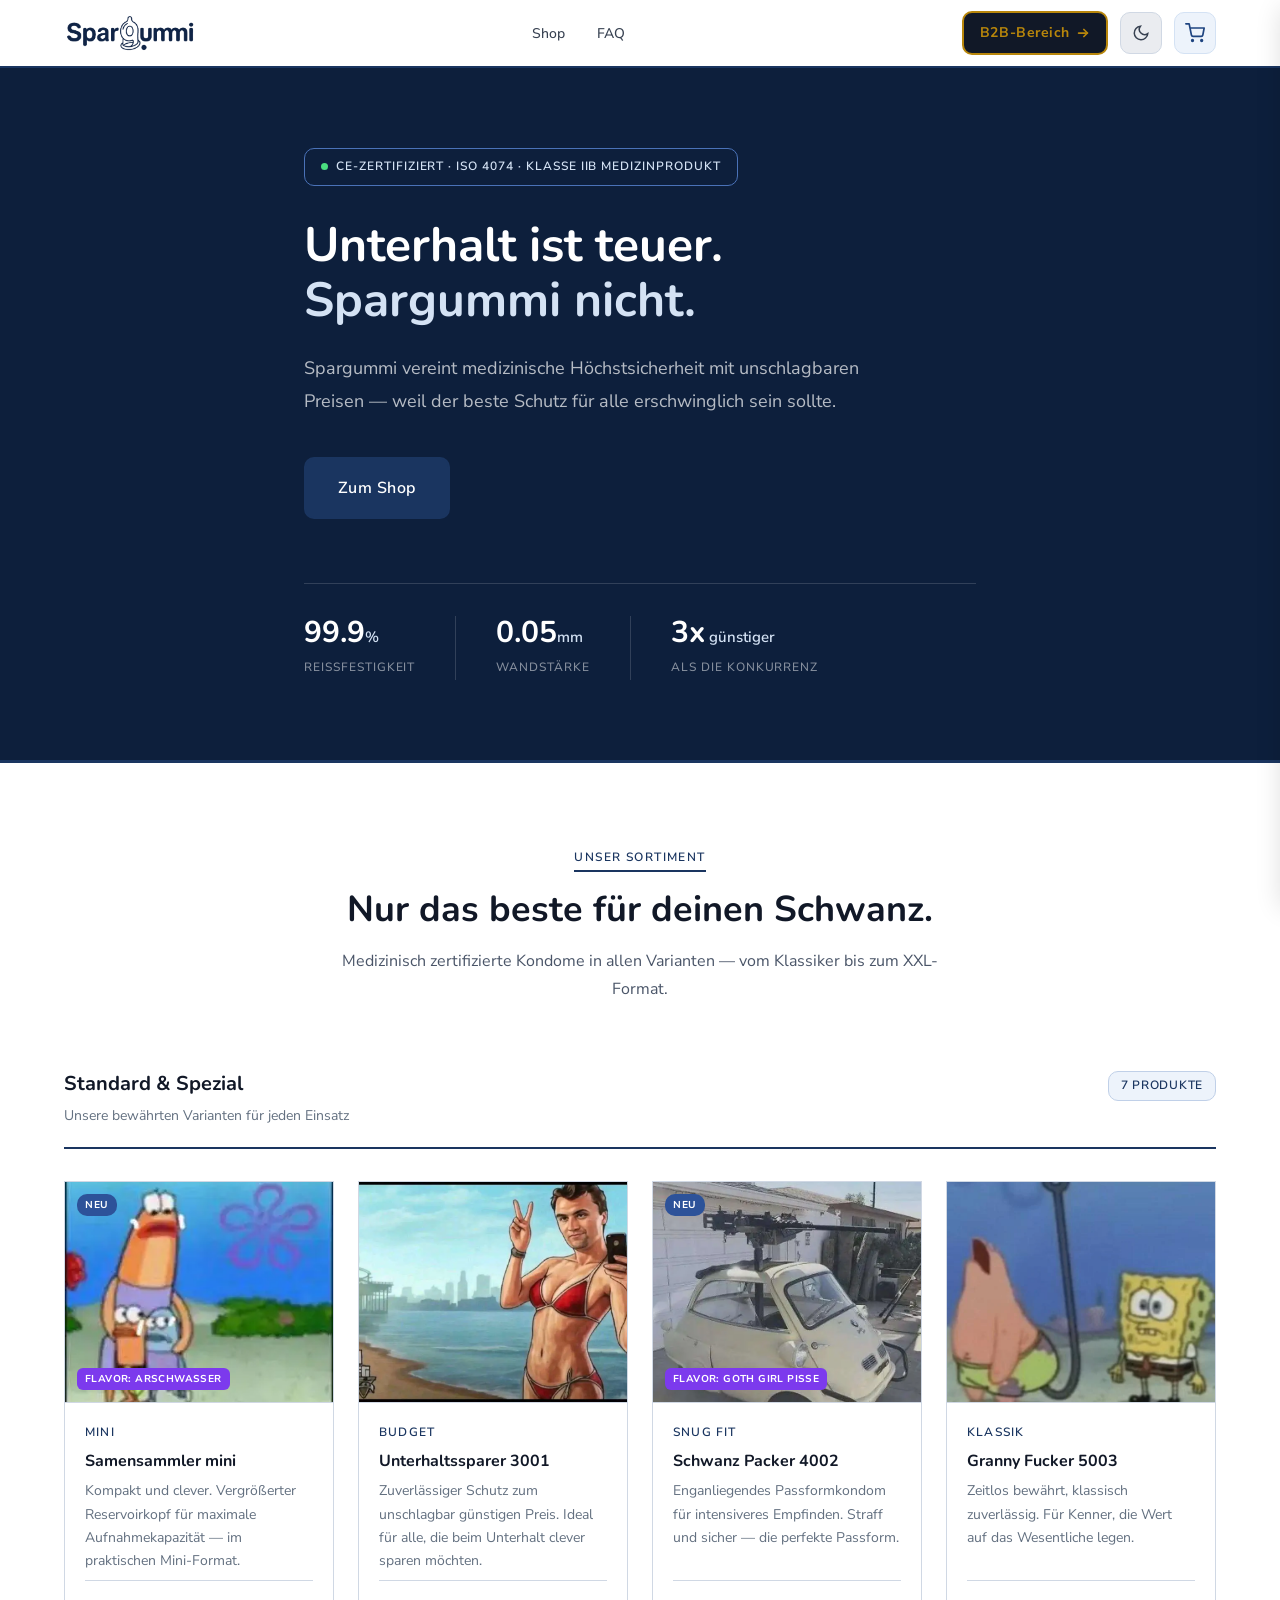
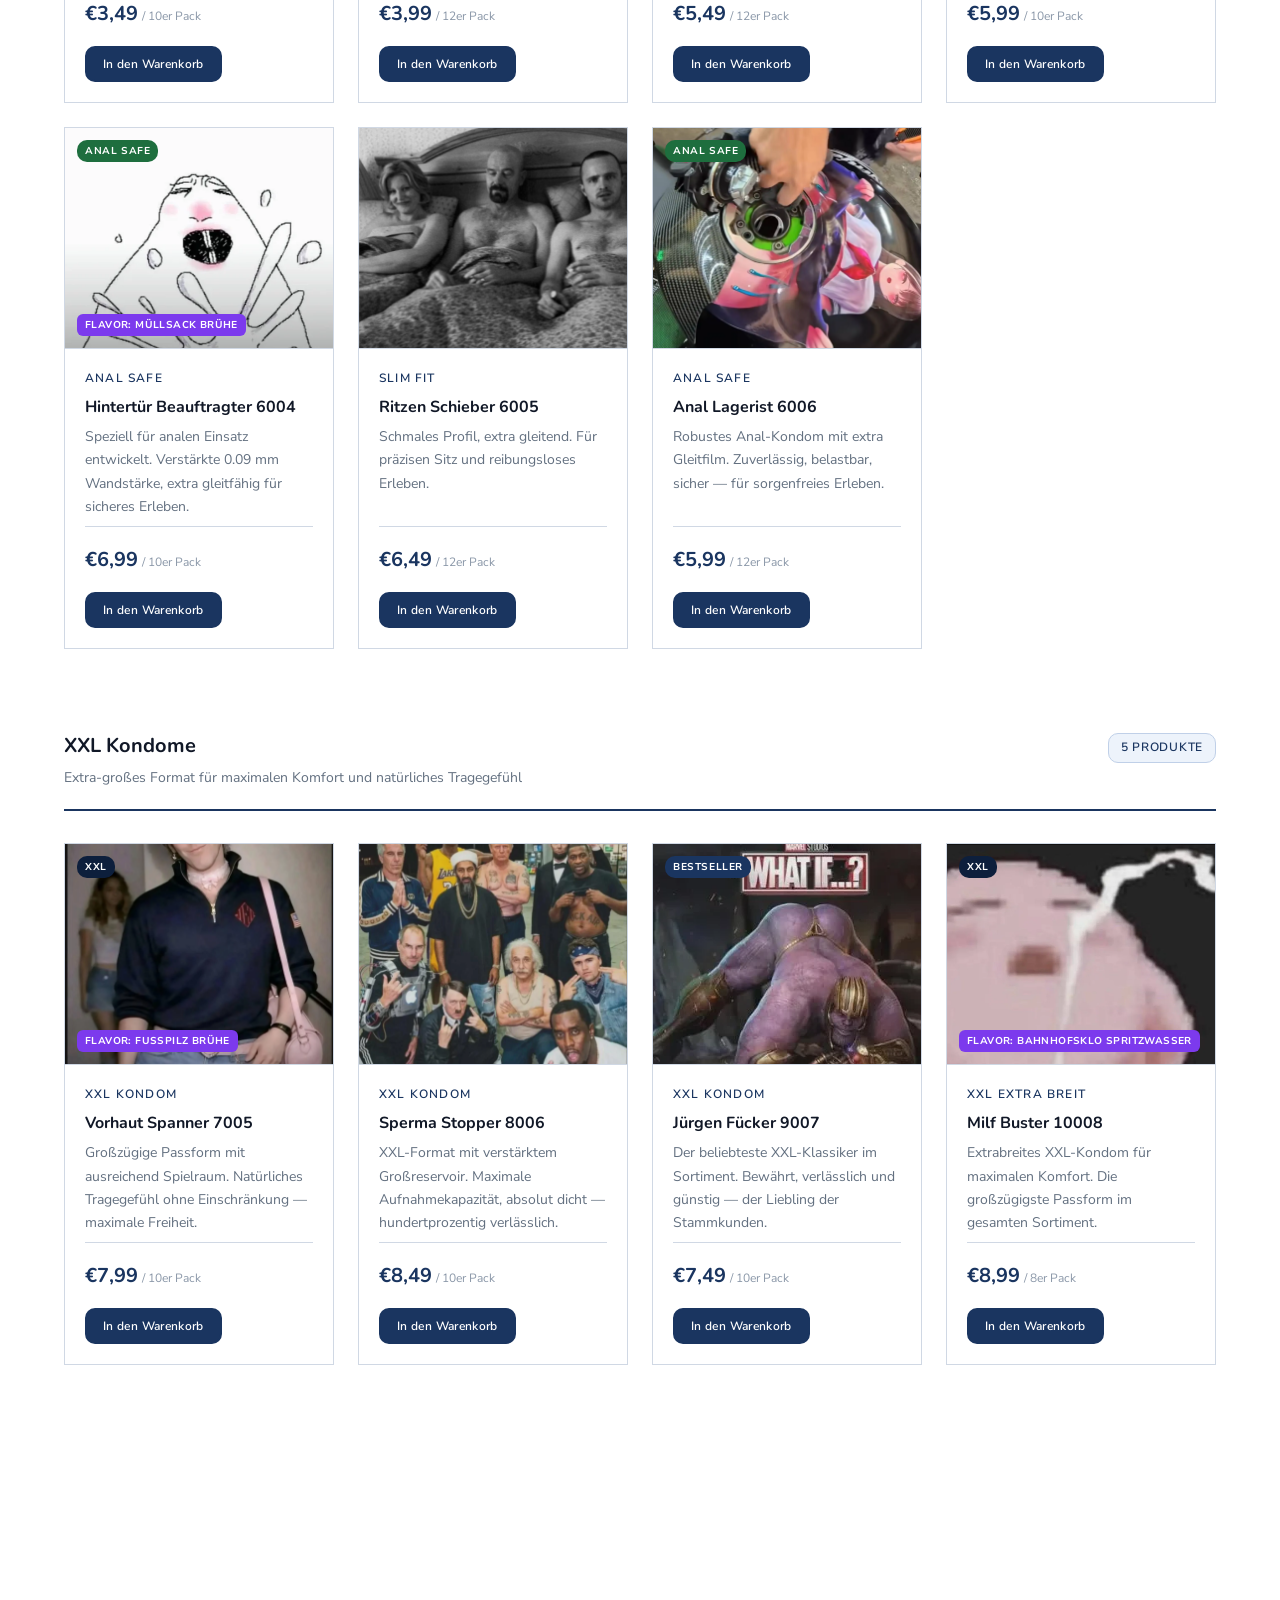
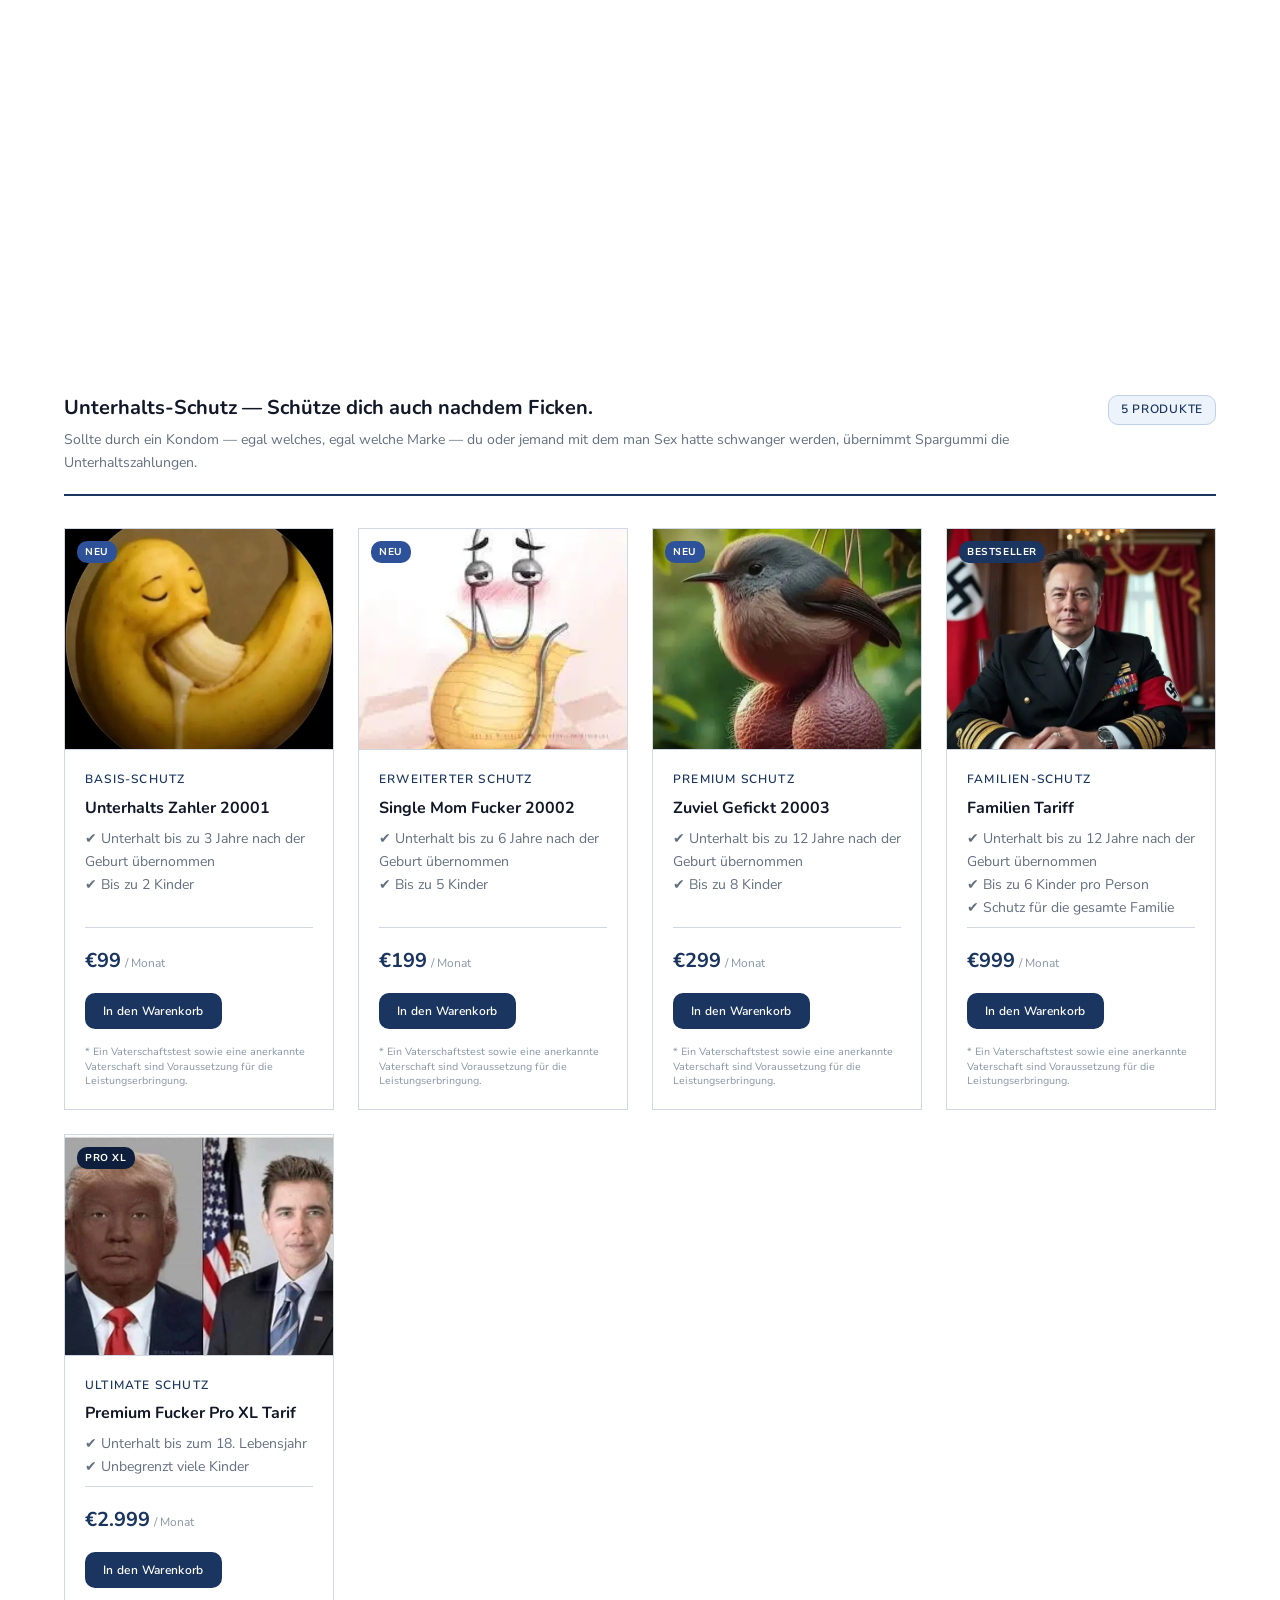
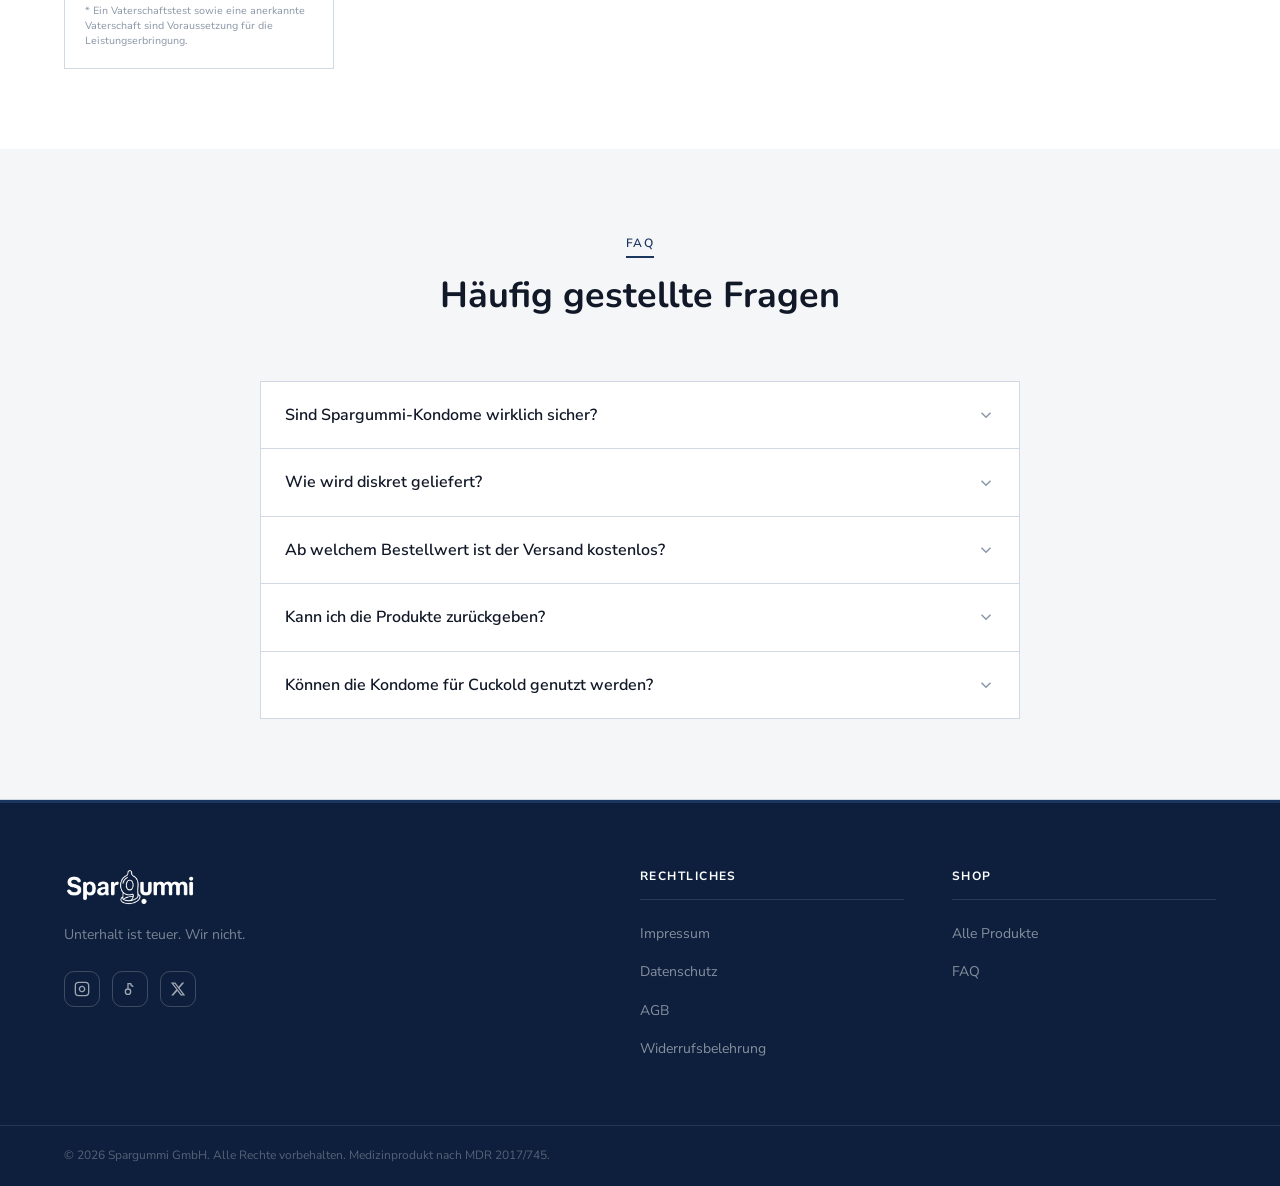
==== index.html @ 59144858 "Convert images to WebP and fix B2B button mobile tap issue - Replace all .jpg/.png images with .webp" ====
<!DOCTYPE html>
<html lang="de">
<head>
  <meta charset="UTF-8" />
  <meta name="viewport" content="width=device-width, initial-scale=1.0" />
  <title>Spargummi – Unterhalt ist teuer. Wir nicht.</title>
  <link rel="stylesheet" href="style.css" />
  <link rel="preconnect" href="https://fonts.googleapis.com" />
  <link rel="preconnect" href="https://fonts.gstatic.com" crossorigin />
  <link rel="preload" href="https://fonts.googleapis.com/css2?family=Nunito:wght@400;500;600;700;800&family=Nunito+Sans:wght@400;500;600;700&display=swap" as="style" onload="this.onload=null;this.rel='stylesheet'" />
  <noscript><link href="https://fonts.googleapis.com/css2?family=Nunito:wght@400;500;600;700;800&family=Nunito+Sans:wght@400;500;600;700&display=swap" rel="stylesheet" /></noscript>
</head>
<body>

  <!-- ═══════════════ HEADER ═══════════════ -->
  <header class="header" id="header">
    <div class="container header__inner">
      <a href="#" class="logo" aria-label="Spargummi Home">
        <img src="images/logo.webp" alt="Spargummi" class="logo__img" width="853" height="259" />
      </a>

      <nav class="nav" id="nav" aria-label="Main navigation">
        <ul class="nav__list">
          <li><a href="#shop" class="nav__link">Shop</a></li>
          <li><a href="#faq" class="nav__link">FAQ</a></li>
        </ul>
      </nav>

      <div class="header__actions">
        <a href="/b2b/" class="btn-b2b" aria-label="B2B-Bereich">
          B2B-Bereich
          <svg viewBox="0 0 16 16" fill="none" stroke="currentColor" stroke-width="2" stroke-linecap="round" stroke-linejoin="round" aria-hidden="true" width="14" height="14"><line x1="3" y1="8" x2="13" y2="8"/><polyline points="9 4 13 8 9 12"/></svg>
        </a>
        <button class="theme-toggle" id="themeToggle" aria-label="Farbschema wechseln">
          <!-- moon: shown in light mode -->
          <svg class="theme-toggle__moon" viewBox="0 0 24 24" fill="none" stroke="currentColor" stroke-width="2" aria-hidden="true"><path d="M21 12.79A9 9 0 1 1 11.21 3 7 7 0 0 0 21 12.79z"/></svg>
          <!-- sun: shown in dark mode -->
          <svg class="theme-toggle__sun" viewBox="0 0 24 24" fill="none" stroke="currentColor" stroke-width="2" aria-hidden="true"><circle cx="12" cy="12" r="5"/><line x1="12" y1="1" x2="12" y2="3"/><line x1="12" y1="21" x2="12" y2="23"/><line x1="4.22" y1="4.22" x2="5.64" y2="5.64"/><line x1="18.36" y1="18.36" x2="19.78" y2="19.78"/><line x1="1" y1="12" x2="3" y2="12"/><line x1="21" y1="12" x2="23" y2="12"/><line x1="4.22" y1="19.78" x2="5.64" y2="18.36"/><line x1="18.36" y1="5.64" x2="19.78" y2="4.22"/></svg>
        </button>
        <button class="cart-btn" id="cartBtn" aria-label="Shopping cart">
          <svg class="cart-btn__icon" viewBox="0 0 24 24" fill="none" stroke="currentColor" stroke-width="2" stroke-linecap="round" stroke-linejoin="round" aria-hidden="true">
            <circle cx="9" cy="21" r="1"/><circle cx="20" cy="21" r="1"/>
            <path d="M1 1h4l2.68 13.39a2 2 0 0 0 2 1.61h9.72a2 2 0 0 0 2-1.61L23 6H6"/>
          </svg>
          <span class="cart-btn__count" id="cartCount" aria-live="polite">0</span>
        </button>
        <button class="hamburger" id="hamburger" aria-label="Toggle menu" aria-expanded="false">
          <span></span><span></span><span></span>
        </button>
      </div>
    </div>
  </header>

  <!-- ═══════════════ HERO ═══════════════ -->
  <section class="hero" id="hero">
    <div class="hero__bg-pattern" aria-hidden="true"></div>
    <div class="container hero__content">
      <div class="hero__badge">
        <span class="badge badge--pulse"></span>
        CE-zertifiziert · ISO 4074 · Klasse IIb Medizinprodukt
      </div>
      <h1 class="hero__headline">
        Unterhalt ist teuer.<br />
        <span class="hero__headline--accent">Spargummi nicht.</span>
      </h1>
      <p class="hero__sub">
        Spargummi vereint medizinische Höchstsicherheit mit unschlagbaren Preisen —
        weil der beste Schutz für alle erschwinglich sein sollte.
      </p>
      <div class="hero__cta-group">
        <a href="#shop" class="btn btn--primary btn--lg">Zum Shop</a>
      </div>
      <div class="hero__stats">
        <div class="stat">
          <span class="stat__value">99.9<small>%</small></span>
          <span class="stat__label">Reißfestigkeit</span>
        </div>
        <div class="stat__divider" aria-hidden="true"></div>
        <div class="stat">
          <span class="stat__value">0.05<small>mm</small></span>
          <span class="stat__label">Wandstärke</span>
        </div>
        <div class="stat__divider" aria-hidden="true"></div>
        <div class="stat">
          <span class="stat__value">3x<small> günstiger</small></span>
          <span class="stat__label">als die Konkurrenz</span>
        </div>
      </div>
    </div>
    <div class="hero__scroll-hint" aria-hidden="true">
      <span>Scroll</span>
      <svg viewBox="0 0 24 24" fill="none" stroke="currentColor" stroke-width="2"><path d="M12 5v14M5 12l7 7 7-7"/></svg>
    </div>
  </section>

  <!-- ═══════════════ PRODUCT GRID ═══════════════ -->
  <section class="shop" id="shop">
    <div class="container">
      <div class="section-header">
        <span class="section-label">Unser Sortiment</span>
        <h2 class="section-title">Nur das beste für deinen Schwanz.</h2>
        <p class="section-sub">Medizinisch zertifizierte Kondome in allen Varianten — vom Klassiker bis zum XXL-Format.</p>
      </div>

      <!-- ── Kategorie: Standard & Spezial ── -->
      <div class="shop-category">
        <div class="shop-category__header">
          <div class="shop-category__header-text">
            <h3 class="shop-category__title">Standard &amp; Spezial</h3>
            <p class="shop-category__desc">Unsere bewährten Varianten für jeden Einsatz</p>
          </div>
          <span class="shop-category__badge">7 Produkte</span>
        </div>
        <div class="product-grid">

          <article class="product-card" data-product-id="samensammler-mini">
            <div class="product-card__image-wrap">
              <div class="product-card__image">
                <img src="images/1.webp" alt="Samensammler mini" loading="lazy" width="400" height="220" />
              </div>
              <span class="product-card__badge product-card__badge--new">Neu</span>
              <span class="flavor-badge flavor-badge--img">Flavor: Arschwasser</span>
            </div>
            <div class="product-card__body">
              <span class="product-card__category">Mini</span>
              <h3 class="product-card__title">Samensammler mini</h3>
              <p class="product-card__desc">Kompakt und clever. Vergrößerter Reservoirkopf für maximale Aufnahmekapazität — im praktischen Mini-Format.</p>
              <div class="product-card__footer">
                <div class="product-card__pricing">
                  <span class="product-card__price">€3,49</span>
                  <span class="product-card__unit">/ 10er Pack</span>
                </div>
                <button class="btn btn--primary add-to-cart" data-name="Samensammler mini" data-price="3.49">In den Warenkorb</button>
              </div>
            </div>
          </article>

          <article class="product-card" data-product-id="unterhaltssparer-3001">
            <div class="product-card__image-wrap">
              <div class="product-card__image">
                <img src="images/2.webp" alt="Unterhaltssparer 3001" loading="lazy" width="400" height="220" />
              </div>
            </div>
            <div class="product-card__body">
              <span class="product-card__category">Budget</span>
              <h3 class="product-card__title">Unterhaltssparer 3001</h3>
              <p class="product-card__desc">Zuverlässiger Schutz zum unschlagbar günstigen Preis. Ideal für alle, die beim Unterhalt clever sparen möchten.</p>
              <div class="product-card__footer">
                <div class="product-card__pricing">
                  <span class="product-card__price">€3,99</span>
                  <span class="product-card__unit">/ 12er Pack</span>
                </div>
                <button class="btn btn--primary add-to-cart" data-name="Unterhaltssparer 3001" data-price="3.99">In den Warenkorb</button>
              </div>
            </div>
          </article>

          <article class="product-card" data-product-id="schwanz-packer-4002">
            <div class="product-card__image-wrap">
              <div class="product-card__image">
                <img src="images/3.webp" alt="Schwanz Packer 4002" loading="lazy" width="400" height="220" />
              </div>
              <span class="product-card__badge product-card__badge--new">Neu</span>
              <span class="flavor-badge flavor-badge--img">Flavor: Goth Girl Pisse</span>
            </div>
            <div class="product-card__body">
              <span class="product-card__category">Snug Fit</span>
              <h3 class="product-card__title">Schwanz Packer 4002</h3>
              <p class="product-card__desc">Enganliegendes Passformkondom für intensiveres Empfinden. Straff und sicher — die perfekte Passform.</p>
              <div class="product-card__footer">
                <div class="product-card__pricing">
                  <span class="product-card__price">€5,49</span>
                  <span class="product-card__unit">/ 12er Pack</span>
                </div>
                <button class="btn btn--primary add-to-cart" data-name="Schwanz Packer 4002" data-price="5.49">In den Warenkorb</button>
              </div>
            </div>
          </article>

          <article class="product-card" data-product-id="granny-fucker-5003">
            <div class="product-card__image-wrap">
              <div class="product-card__image">
                <img src="images/4.webp" alt="Granny Fucker 5003" loading="lazy" width="400" height="220" />
              </div>
            </div>
            <div class="product-card__body">
              <span class="product-card__category">Klassik</span>
              <h3 class="product-card__title">Granny Fucker 5003</h3>
              <p class="product-card__desc">Zeitlos bewährt, klassisch zuverlässig. Für Kenner, die Wert auf das Wesentliche legen.</p>
              <div class="product-card__footer">
                <div class="product-card__pricing">
                  <span class="product-card__price">€5,99</span>
                  <span class="product-card__unit">/ 10er Pack</span>
                </div>
                <button class="btn btn--primary add-to-cart" data-name="Granny Fucker 5003" data-price="5.99">In den Warenkorb</button>
              </div>
            </div>
          </article>

          <article class="product-card" data-product-id="hintertuer-beauftragter-6004">
            <div class="product-card__image-wrap">
              <div class="product-card__image">
                <img src="images/5.webp" alt="Hintertür Beauftragter 6004" loading="lazy" width="400" height="220" />
              </div>
              <span class="product-card__badge product-card__badge--anal">Anal Safe</span>
              <span class="flavor-badge flavor-badge--img">Flavor: Müllsack Brühe</span>
            </div>
            <div class="product-card__body">
              <span class="product-card__category">Anal Safe</span>
              <h3 class="product-card__title">Hintertür Beauftragter 6004</h3>
              <p class="product-card__desc">Speziell für analen Einsatz entwickelt. Verstärkte 0.09 mm Wandstärke, extra gleitfähig für sicheres Erleben.</p>
              <div class="product-card__footer">
                <div class="product-card__pricing">
                  <span class="product-card__price">€6,99</span>
                  <span class="product-card__unit">/ 10er Pack</span>
                </div>
                <button class="btn btn--primary add-to-cart" data-name="Hintertür Beauftragter 6004" data-price="6.99">In den Warenkorb</button>
              </div>
            </div>
          </article>

          <article class="product-card" data-product-id="ritzen-schieber-6005">
            <div class="product-card__image-wrap">
              <div class="product-card__image">
                <img src="images/6.webp" alt="Ritzen Schieber 6005" loading="lazy" width="400" height="220" />
              </div>
            </div>
            <div class="product-card__body">
              <span class="product-card__category">Slim Fit</span>
              <h3 class="product-card__title">Ritzen Schieber 6005</h3>
              <p class="product-card__desc">Schmales Profil, extra gleitend. Für präzisen Sitz und reibungsloses Erleben.</p>
              <div class="product-card__footer">
                <div class="product-card__pricing">
                  <span class="product-card__price">€6,49</span>
                  <span class="product-card__unit">/ 12er Pack</span>
                </div>
                <button class="btn btn--primary add-to-cart" data-name="Ritzen Schieber 6005" data-price="6.49">In den Warenkorb</button>
              </div>
            </div>
          </article>

          <article class="product-card" data-product-id="anal-lagerist-6006">
            <div class="product-card__image-wrap">
              <div class="product-card__image">
                <img src="images/7.webp" alt="Anal Lagerist 6006" loading="lazy" width="400" height="220" />
              </div>
              <span class="product-card__badge product-card__badge--anal">Anal Safe</span>
            </div>
            <div class="product-card__body">
              <span class="product-card__category">Anal Safe</span>
              <h3 class="product-card__title">Anal Lagerist 6006</h3>
              <p class="product-card__desc">Robustes Anal-Kondom mit extra Gleitfilm. Zuverlässig, belastbar, sicher — für sorgenfreies Erleben.</p>
              <div class="product-card__footer">
                <div class="product-card__pricing">
                  <span class="product-card__price">€5,99</span>
                  <span class="product-card__unit">/ 12er Pack</span>
                </div>
                <button class="btn btn--primary add-to-cart" data-name="Anal Lagerist 6006" data-price="5.99">In den Warenkorb</button>
              </div>
            </div>
          </article>

        </div>
      </div>

      <!-- ── Kategorie: XXL Kondome ── -->
      <div class="shop-category">
        <div class="shop-category__header">
          <div class="shop-category__header-text">
            <h3 class="shop-category__title">XXL Kondome</h3>
            <p class="shop-category__desc">Extra-großes Format für maximalen Komfort und natürliches Tragegefühl</p>
          </div>
          <span class="shop-category__badge">5 Produkte</span>
        </div>
        <div class="product-grid">

          <article class="product-card" data-product-id="vorhaut-spanner-7005">
            <div class="product-card__image-wrap">
              <div class="product-card__image">
                <img src="images/8.webp" alt="Vorhaut Spanner 7005" loading="lazy" width="400" height="220" />
              </div>
              <span class="product-card__badge product-card__badge--xxl">XXL</span>
              <span class="flavor-badge flavor-badge--img">Flavor: Fußpilz Brühe</span>
            </div>
            <div class="product-card__body">
              <span class="product-card__category">XXL Kondom</span>
              <h3 class="product-card__title">Vorhaut Spanner 7005</h3>
              <p class="product-card__desc">Großzügige Passform mit ausreichend Spielraum. Natürliches Tragegefühl ohne Einschränkung — maximale Freiheit.</p>
              <div class="product-card__footer">
                <div class="product-card__pricing">
                  <span class="product-card__price">€7,99</span>
                  <span class="product-card__unit">/ 10er Pack</span>
                </div>
                <button class="btn btn--primary add-to-cart" data-name="Vorhaut Spanner 7005" data-price="7.99">In den Warenkorb</button>
              </div>
            </div>
          </article>

          <article class="product-card" data-product-id="sperma-stopper-8006">
            <div class="product-card__image-wrap">
              <div class="product-card__image">
                <img src="images/9.webp" alt="Sperma Stopper 8006" loading="lazy" width="400" height="220" />
              </div>
            </div>
            <div class="product-card__body">
              <span class="product-card__category">XXL Kondom</span>
              <h3 class="product-card__title">Sperma Stopper 8006</h3>
              <p class="product-card__desc">XXL-Format mit verstärktem Großreservoir. Maximale Aufnahmekapazität, absolut dicht — hundertprozentig verlässlich.</p>
              <div class="product-card__footer">
                <div class="product-card__pricing">
                  <span class="product-card__price">€8,49</span>
                  <span class="product-card__unit">/ 10er Pack</span>
                </div>
                <button class="btn btn--primary add-to-cart" data-name="Sperma Stopper 8006" data-price="8.49">In den Warenkorb</button>
              </div>
            </div>
          </article>

          <article class="product-card" data-product-id="juergen-fuecker-9007">
            <div class="product-card__image-wrap">
              <div class="product-card__image">
                <img src="images/10.webp" alt="Jürgen Fücker 9007" loading="lazy" width="400" height="220" />
              </div>
              <span class="product-card__badge">Bestseller</span>
            </div>
            <div class="product-card__body">
              <span class="product-card__category">XXL Kondom</span>
              <h3 class="product-card__title">Jürgen Fücker 9007</h3>
              <p class="product-card__desc">Der beliebteste XXL-Klassiker im Sortiment. Bewährt, verlässlich und günstig — der Liebling der Stammkunden.</p>
              <div class="product-card__footer">
                <div class="product-card__pricing">
                  <span class="product-card__price">€7,49</span>
                  <span class="product-card__unit">/ 10er Pack</span>
                </div>
                <button class="btn btn--primary add-to-cart" data-name="Jürgen Fücker 9007" data-price="7.49">In den Warenkorb</button>
              </div>
            </div>
          </article>

          <article class="product-card" data-product-id="milf-buster-10008">
            <div class="product-card__image-wrap">
              <div class="product-card__image">
                <img src="images/11.webp" alt="Milf Buster 10008" loading="lazy" width="400" height="220" />
              </div>
              <span class="product-card__badge product-card__badge--xxl">XXL</span>
              <span class="flavor-badge flavor-badge--img">Flavor: Bahnhofsklo Spritzwasser</span>
            </div>
            <div class="product-card__body">
              <span class="product-card__category">XXL Extra Breit</span>
              <h3 class="product-card__title">Milf Buster 10008</h3>
              <p class="product-card__desc">Extrabreites XXL-Kondom für maximalen Komfort. Die großzügigste Passform im gesamten Sortiment.</p>
              <div class="product-card__footer">
                <div class="product-card__pricing">
                  <span class="product-card__price">€8,99</span>
                  <span class="product-card__unit">/ 8er Pack</span>
                </div>
                <button class="btn btn--primary add-to-cart" data-name="Milf Buster 10008" data-price="8.99">In den Warenkorb</button>
              </div>
            </div>
          </article>

          <article class="product-card" data-product-id="cum-extractor-11009">
            <div class="product-card__image-wrap">
              <div class="product-card__image">
                <img src="images/12.webp" alt="Cum Extractor 11009" loading="lazy" width="400" height="220" />
              </div>
              <span class="product-card__badge product-card__badge--new">Neu</span>
            </div>
            <div class="product-card__body">
              <span class="product-card__category">XXL Kondom</span>
              <h3 class="product-card__title">Cum Extractor 11009</h3>
              <p class="product-card__desc">Revolutionäres Reservoir-Design für optimale Leistung. XXL-Passform kombiniert mit maximalem Extra-Reservoir.</p>
              <div class="product-card__footer">
                <div class="product-card__pricing">
                  <span class="product-card__price">€9,49</span>
                  <span class="product-card__unit">/ 8er Pack</span>
                </div>
                <button class="btn btn--primary add-to-cart" data-name="Cum Extractor 11009" data-price="9.49">In den Warenkorb</button>
              </div>
            </div>
          </article>

        </div>
      </div>

      <!-- ── Kategorie: Unterhalts-Schutz ── -->
      <div class="shop-category">
        <div class="shop-category__header">
          <div class="shop-category__header-text">
            <h3 class="shop-category__title">Unterhalts-Schutz — Schütze dich auch nachdem Ficken.</h3>
            <p class="shop-category__desc">Sollte durch ein Kondom — egal welches, egal welche Marke — du oder jemand mit dem man Sex hatte schwanger werden, übernimmt Spargummi die Unterhaltszahlungen.</p>
          </div>
          <span class="shop-category__badge">5 Produkte</span>
        </div>
        <div class="product-grid">

          <article class="product-card" data-product-id="unterhalts-zahler-20001">
            <div class="product-card__image-wrap">
              <div class="product-card__image">
                <img src="images/x1.webp" alt="Unterhalts Zahler 20001" loading="lazy" width="400" height="220" />
              </div>
              <span class="product-card__badge product-card__badge--new">Neu</span>
            </div>
            <div class="product-card__body">
              <span class="product-card__category">Basis-Schutz</span>
              <h3 class="product-card__title">Unterhalts Zahler 20001</h3>
              <p class="product-card__desc">✔ Unterhalt bis zu 3 Jahre nach der Geburt übernommen<br/>✔ Bis zu 2 Kinder</p>
              <div class="product-card__footer">
                <div class="product-card__pricing">
                  <span class="product-card__price">€99</span>
                  <span class="product-card__unit">/ Monat</span>
                </div>
                <button class="btn btn--primary add-to-cart" data-name="Unterhalts Zahler 20001" data-price="99.00">In den Warenkorb</button>
              </div>
              <p class="product-card__fine-print">* Ein Vaterschaftstest sowie eine anerkannte Vaterschaft sind Voraussetzung für die Leistungserbringung.</p>
            </div>
          </article>

          <article class="product-card" data-product-id="single-mom-20002">
            <div class="product-card__image-wrap">
              <div class="product-card__image">
                <img src="images/x2.webp" alt="Single Mom Fucker 20002" loading="lazy" width="400" height="220" />
              </div>
              <span class="product-card__badge product-card__badge--new">Neu</span>
            </div>
            <div class="product-card__body">
              <span class="product-card__category">Erweiterter Schutz</span>
              <h3 class="product-card__title">Single Mom Fucker 20002</h3>
              <p class="product-card__desc">✔ Unterhalt bis zu 6 Jahre nach der Geburt übernommen<br/>✔ Bis zu 5 Kinder</p>
              <div class="product-card__footer">
                <div class="product-card__pricing">
                  <span class="product-card__price">€199</span>
                  <span class="product-card__unit">/ Monat</span>
                </div>
                <button class="btn btn--primary add-to-cart" data-name="Single Mom Fucker 20002" data-price="199.00">In den Warenkorb</button>
              </div>
              <p class="product-card__fine-print">* Ein Vaterschaftstest sowie eine anerkannte Vaterschaft sind Voraussetzung für die Leistungserbringung.</p>
            </div>
          </article>

          <article class="product-card" data-product-id="zuviel-gefickt-20003">
            <div class="product-card__image-wrap">
              <div class="product-card__image">
                <img src="images/x3.webp" alt="Zuviel Gefickt 20003" loading="lazy" width="400" height="220" />
              </div>
              <span class="product-card__badge product-card__badge--new">Neu</span>
            </div>
            <div class="product-card__body">
              <span class="product-card__category">Premium Schutz</span>
              <h3 class="product-card__title">Zuviel Gefickt 20003</h3>
              <p class="product-card__desc">✔ Unterhalt bis zu 12 Jahre nach der Geburt übernommen<br/>✔ Bis zu 8 Kinder</p>
              <div class="product-card__footer">
                <div class="product-card__pricing">
                  <span class="product-card__price">€299</span>
                  <span class="product-card__unit">/ Monat</span>
                </div>
                <button class="btn btn--primary add-to-cart" data-name="Zuviel Gefickt 20003" data-price="299.00">In den Warenkorb</button>
              </div>
              <p class="product-card__fine-print">* Ein Vaterschaftstest sowie eine anerkannte Vaterschaft sind Voraussetzung für die Leistungserbringung.</p>
            </div>
          </article>

          <article class="product-card" data-product-id="familien-tariff">
            <div class="product-card__image-wrap">
              <div class="product-card__image">
                <img src="images/x4.webp" alt="Familien Tariff" loading="lazy" width="400" height="220" />
              </div>
              <span class="product-card__badge">Bestseller</span>
            </div>
            <div class="product-card__body">
              <span class="product-card__category">Familien-Schutz</span>
              <h3 class="product-card__title">Familien Tariff</h3>
              <p class="product-card__desc">✔ Unterhalt bis zu 12 Jahre nach der Geburt übernommen<br/>✔ Bis zu 6 Kinder pro Person<br/>✔ Schutz für die gesamte Familie</p>
              <div class="product-card__footer">
                <div class="product-card__pricing">
                  <span class="product-card__price">€999</span>
                  <span class="product-card__unit">/ Monat</span>
                </div>
                <button class="btn btn--primary add-to-cart" data-name="Familien Tariff" data-price="999.00">In den Warenkorb</button>
              </div>
              <p class="product-card__fine-print">* Ein Vaterschaftstest sowie eine anerkannte Vaterschaft sind Voraussetzung für die Leistungserbringung.</p>
            </div>
          </article>

          <article class="product-card" data-product-id="premium-fucker-pro-xl">
            <div class="product-card__image-wrap">
              <div class="product-card__image">
                <img src="images/x5.webp" alt="Premium Fucker Pro XL Tarif" loading="lazy" width="400" height="220" />
              </div>
              <span class="product-card__badge product-card__badge--xxl">Pro XL</span>
            </div>
            <div class="product-card__body">
              <span class="product-card__category">Ultimate Schutz</span>
              <h3 class="product-card__title">Premium Fucker Pro XL Tarif</h3>
              <p class="product-card__desc">✔ Unterhalt bis zum 18. Lebensjahr<br/>✔ Unbegrenzt viele Kinder</p>
              <div class="product-card__footer">
                <div class="product-card__pricing">
                  <span class="product-card__price">€2.999</span>
                  <span class="product-card__unit">/ Monat</span>
                </div>
                <button class="btn btn--primary add-to-cart" data-name="Premium Fucker Pro XL Tarif" data-price="2999.00">In den Warenkorb</button>
              </div>
              <p class="product-card__fine-print">* Ein Vaterschaftstest sowie eine anerkannte Vaterschaft sind Voraussetzung für die Leistungserbringung.</p>
            </div>
          </article>

        </div>
      </div>

    </div>
  </section>


  <!-- ═══════════════ FAQ ═══════════════ -->
  <section class="faq" id="faq">
    <div class="container">
      <div class="section-header">
        <span class="section-label">FAQ</span>
        <h2 class="section-title">Häufig gestellte Fragen</h2>
      </div>
      <div class="faq__list">
        <details class="faq__item">
          <summary class="faq__question">
            Sind Spargummi-Kondome wirklich sicher?
            <span class="faq__chevron" aria-hidden="true">
              <svg viewBox="0 0 24 24" fill="none" stroke="currentColor" stroke-width="2"><path d="M6 9l6 6 6-6"/></svg>
            </span>
          </summary>
          <div class="faq__answer">
            <p>Ja, unsere Kondome sind zu 100 % sicher und reißfest. Sie werden außerdem auch als Ganzkörperkondom bei Einsätzen auf der Sonnenoberfläche genutzt. Sie werden von unseren griechischen Forschern vor dem Verkauf dumm und dämlich gefickt. Von 1 mm Größe bis zum Huren-Cock.</p>
          </div>
        </details>
        <details class="faq__item">
          <summary class="faq__question">
            Wie wird diskret geliefert?
            <span class="faq__chevron" aria-hidden="true">
              <svg viewBox="0 0 24 24" fill="none" stroke="currentColor" stroke-width="2"><path d="M6 9l6 6 6-6"/></svg>
            </span>
          </summary>
          <div class="faq__answer">
            <p>Ja, du kannst zwischen der Lieferung per Katapult und Brieftaube wählen. Alternativ auch über die traditionellen Versanddienstleister. Diese kommen jedoch mit der Verpackung: <em>„Fick überall und zu jederzeit – mit Spargummi. Wir ficken alle für Sie."</em></p>
          </div>
        </details>
        <details class="faq__item">
          <summary class="faq__question">
            Ab welchem Bestellwert ist der Versand kostenlos?
            <span class="faq__chevron" aria-hidden="true">
              <svg viewBox="0 0 24 24" fill="none" stroke="currentColor" stroke-width="2"><path d="M6 9l6 6 6-6"/></svg>
            </span>
          </summary>
          <div class="faq__answer">
            <p>Die Lieferung per Katapult und Brieftaube ist immer kostenlos. (Die 20-kg-Steine, die mit der Lieferung kommen, müssen vom Käufer selbst zu unserer Steinmine in der Mongolei zurückgebracht werden. Spargummi übernimmt keine Haftung für Schäden an Leib und Leben.)</p>
          </div>
        </details>
        <details class="faq__item">
          <summary class="faq__question">
            Kann ich die Produkte zurückgeben?
            <span class="faq__chevron" aria-hidden="true">
              <svg viewBox="0 0 24 24" fill="none" stroke="currentColor" stroke-width="2"><path d="M6 9l6 6 6-6"/></svg>
            </span>
          </summary>
          <div class="faq__answer">
            <p>Ja, ungeöffnete sowie geöffnete und benutzte Produkte können bis zu 30 Tage nach dem Kauf ohne Angabe von Gründen zurückgegeben werden. (Versandkosten trägt der Käufer – Lieferung ausschließlich an unsere Forschungsstation bei Kepler 564, ca. 10,8 Lichtjahre von der Erde entfernt.)</p>
          </div>
        </details>
        <details class="faq__item">
          <summary class="faq__question">
            Können die Kondome für Cuckold genutzt werden?
            <span class="faq__chevron" aria-hidden="true">
              <svg viewBox="0 0 24 24" fill="none" stroke="currentColor" stroke-width="2"><path d="M6 9l6 6 6-6"/></svg>
            </span>
          </summary>
          <div class="faq__answer">
            <p>Ja, die Kondome können die Sensation von dem, der Ihre Frau fickt, direkt auch auf Sie übertragen. Das geht auch mit Analplugs und Dildos.</p>
          </div>
        </details>
      </div>
    </div>
  </section>

  <!-- ═══════════════ FOOTER ═══════════════ -->
  <footer class="footer" id="footer-bottom">
    <div class="container footer__inner">
      <div class="footer__brand">
        <a href="#" class="logo logo--light" aria-label="Spargummi">
          <img src="images/logo.webp" alt="Spargummi" class="logo__img logo__img--light" width="853" height="259" />
        </a>
        <p class="footer__tagline">Unterhalt ist teuer. Wir nicht.</p>
        <div class="footer__social">
          <a href="#" class="social-link" aria-label="Instagram">
            <svg viewBox="0 0 24 24" fill="none" stroke="currentColor" stroke-width="2" aria-hidden="true"><rect x="2" y="2" width="20" height="20" rx="5"/><path d="M16 11.37A4 4 0 1112.63 8 4 4 0 0116 11.37zM17.5 6.5h.01"/></svg>
          </a>
          <a href="#" class="social-link" aria-label="TikTok">
            <svg viewBox="0 0 24 24" fill="none" stroke="currentColor" stroke-width="2" aria-hidden="true"><path d="M9 12a4 4 0 100 8 4 4 0 000-8zm0 0V4h4s.5 4 4 4"/></svg>
          </a>
          <a href="#" class="social-link" aria-label="Twitter / X">
            <svg viewBox="0 0 24 24" fill="currentColor" aria-hidden="true"><path d="M18.244 2.25h3.308l-7.227 8.26 8.502 11.24H16.17l-5.214-6.817L4.99 21.75H1.68l7.73-8.835L1.254 2.25H8.08l4.713 6.231zm-1.161 17.52h1.833L7.084 4.126H5.117z"/></svg>
          </a>
        </div>
      </div>

      <div class="footer__links-group">
        <h4 class="footer__heading">Rechtliches</h4>
        <ul class="footer__links">
          <li><a href="#" class="footer__link">Impressum</a></li>
          <li><a href="#" class="footer__link">Datenschutz</a></li>
          <li><a href="#" class="footer__link">AGB</a></li>
          <li><a href="#" class="footer__link">Widerrufsbelehrung</a></li>
        </ul>
      </div>

      <div class="footer__links-group">
        <h4 class="footer__heading">Shop</h4>
        <ul class="footer__links">
          <li><a href="#shop" class="footer__link">Alle Produkte</a></li>
          <li><a href="#faq" class="footer__link">FAQ</a></li>
        </ul>
      </div>
    </div>

    <div class="footer__bottom">
      <div class="container">
        <p>&copy; 2026 Spargummi GmbH. Alle Rechte vorbehalten. Medizinprodukt nach MDR 2017/745.</p>
      </div>
    </div>
  </footer>

  <!-- ═══════════════ CART DRAWER ═══════════════ -->
  <div class="cart-overlay" id="cartOverlay" aria-hidden="true"></div>
  <aside class="cart-drawer" id="cartDrawer" aria-label="Shopping cart" aria-hidden="true">
    <div class="cart-drawer__header">
      <h2 class="cart-drawer__title">Warenkorb</h2>
      <button class="cart-drawer__close" id="cartClose" aria-label="Close cart">
        <svg viewBox="0 0 24 24" fill="none" stroke="currentColor" stroke-width="2" aria-hidden="true"><path d="M18 6L6 18M6 6l12 12"/></svg>
      </button>
    </div>
    <div class="cart-drawer__items" id="cartItems">
      <div class="cart-empty" id="cartEmpty">
        <svg viewBox="0 0 24 24" fill="none" stroke="currentColor" stroke-width="1.5" aria-hidden="true"><circle cx="9" cy="21" r="1"/><circle cx="20" cy="21" r="1"/><path d="M1 1h4l2.68 13.39a2 2 0 002 1.61h9.72a2 2 0 002-1.61L23 6H6"/></svg>
        <p>Dein Warenkorb ist leer.</p>
        <a href="#shop" class="btn btn--primary" id="cartShopLink">Jetzt shoppen</a>
      </div>
    </div>
    <div class="cart-drawer__footer" id="cartFooter" style="display:none">
      <div class="cart-drawer__total">
        <span>Gesamt</span>
        <span id="cartTotal">€0,00</span>
      </div>
      <button class="btn btn--primary btn--full">Zur Kasse</button>
      <p class="cart-drawer__note">Versandkostenfrei ab €15 · Diskrete Verpackung</p>
    </div>
  </aside>

  <!-- ═══════════════ TOAST ═══════════════ -->
  <div class="toast-container" id="toastContainer" aria-live="assertive" aria-atomic="true"></div>

  <script src="main.js"></script>
</body>
</html>
---- style.css ----
*,*::before,*::after{box-sizing: border-box;margin: 0;padding: 0;}:root{--navy-900: #0d1f3c;--navy-800: #1a3560;--navy-700: #1e4480;--navy-600: #1a3560;--navy-500: #2d5299;--navy-400: #4a72b8;--navy-100: #d4e2f4;--navy-50: #edf3fb;--red-700: #a81c2a;--red-600: #c0392b;--red-50: #fce9e9;--green-700: #1e6e3e;--green-600: #27ae60;--green-50: #e8f8ef;--white: #ffffff;--gray-50: #f5f6f8;--gray-100: #eaecf0;--gray-200: #d0d8e4;--gray-300: #b0bcc8;--gray-400: #8a97a8;--gray-500: #637080;--gray-600: #4a5568;--gray-700: #374151;--gray-800: #1f2937;--gray-900: #111827;--font-body: 'Nunito Sans','Nunito',system-ui,sans-serif;--font-heading: 'Nunito','Nunito Sans',system-ui,sans-serif;--font: var(--font-body);--text-xs: 0.75rem;--text-sm: 0.875rem;--text-base: 1rem;--text-lg: 1.125rem;--text-xl: 1.25rem;--text-2xl: 1.5rem;--text-3xl: 1.875rem;--text-4xl: 2.25rem;--text-5xl: 3rem;--space-1: 0.25rem;--space-2: 0.5rem;--space-3: 0.75rem;--space-4: 1rem;--space-5: 1.25rem;--space-6: 1.5rem;--space-8: 2rem;--space-10: 2.5rem;--space-12: 3rem;--space-16: 4rem;--space-20: 5rem;--space-24: 6rem;--radius-sm: 6px;--radius: 10px;--radius-lg: 14px;--radius-xl: 20px;--radius-full: 9999px;--shadow-sm: 0 1px 3px rgb(0 0 0 / .08);--shadow: 0 2px 6px rgb(0 0 0 / .1);--shadow-lg: 0 4px 14px rgb(0 0 0 / .1);--shadow-xl: 0 8px 24px rgb(0 0 0 / .12);--ease: ease;--ease-out: ease-out;--duration: 150ms;--duration-slow: 250ms;--header-h: 68px;--border: 1px solid var(--gray-200);}html{scroll-behavior: smooth;font-size: 16px;}body{font-family: var(--font-body);color: var(--gray-800);background: var(--white);line-height: 1.65;-webkit-font-smoothing: antialiased;}img{display: block;max-width: 100%;}a{text-decoration: none;color: inherit;}ul{list-style: none;}button{cursor: pointer;font-family: var(--font-body);}input,textarea{font-family: var(--font-body);}svg{display: block;}details summary{list-style: none;}details summary::-webkit-details-marker{display: none;}.container{width: 100%;max-width: 1200px;margin-inline: auto;padding-inline: var(--space-6);}.section-label{display: inline-block;font-size: var(--text-xs);font-weight: 600;letter-spacing: 0.12em;text-transform: uppercase;color: var(--navy-600);border-bottom: 2px solid var(--navy-600);padding-bottom: 2px;margin-bottom: var(--space-4);}.section-label--light{color: var(--navy-100);border-color: var(--navy-100);}.section-header{text-align: center;max-width: 640px;margin-inline: auto;margin-bottom: var(--space-16);}.section-title{font-family: var(--font-heading);font-size: clamp(var(--text-2xl),4vw,var(--text-4xl));font-weight: 700;line-height: 1.2;color: var(--gray-900);margin-bottom: var(--space-4);}.section-title--light{color: var(--white);}.section-sub{font-size: var(--text-base);color: var(--gray-600);line-height: 1.75;}.section-divider{width: 60px;height: 3px;background: var(--navy-600);margin-inline: auto;margin-bottom: var(--space-6);}.section-divider--left{margin-inline: 0;}.btn{display: inline-flex;align-items: center;justify-content: center;gap: var(--space-2);font-family: var(--font-body);font-size: var(--text-sm);font-weight: 600;letter-spacing: 0.03em;border-radius: var(--radius);padding: var(--space-3) var(--space-6);border: 2px solid transparent;transition: background var(--duration) var(--ease),color var(--duration) var(--ease),border-color var(--duration) var(--ease),box-shadow var(--duration) var(--ease);white-space: nowrap;}.btn:focus-visible{outline: 3px solid var(--navy-400);outline-offset: 2px;}.btn--primary{background: var(--navy-600);color: var(--white);border-color: var(--navy-600);}.btn--primary:hover{background: var(--navy-900);border-color: var(--navy-900);}.btn--ghost{background: transparent;color: var(--white);border-color: rgb(255 255 255 / .6);}.btn--ghost:hover{background: rgb(255 255 255 / .12);border-color: var(--white);}.btn--outline{background: transparent;color: var(--navy-600);border-color: var(--navy-600);}.btn--outline:hover{background: var(--navy-600);color: var(--white);}.btn--lg{padding: var(--space-4) var(--space-8);font-size: var(--text-base);}.btn--full{width: 100%;}.header{position: fixed;top: 0;left: 0;right: 0;z-index: 100;height: var(--header-h);background: var(--white);border-bottom: 2px solid var(--navy-600);transition: box-shadow var(--duration) var(--ease);}.header.scrolled{box-shadow: var(--shadow-lg);}.header__inner{display: flex;align-items: center;justify-content: space-between;height: 100%;gap: var(--space-8);}.logo{display: flex;align-items: center;flex-shrink: 0;}.logo__img{height: 40px;width: auto;display: block;}.logo__img--light{filter: brightness(0) invert(1);}.nav{display: flex;align-items: center;}.nav__list{display: flex;align-items: center;gap: 0;}.nav__link{font-size: var(--text-sm);font-weight: 500;color: var(--gray-700);padding: var(--space-2) var(--space-4);border-bottom: 2px solid transparent;transition: color var(--duration) var(--ease),border-color var(--duration) var(--ease);}.nav__link:hover{color: var(--navy-600);border-bottom-color: var(--navy-600);}.header__actions{display: flex;align-items: center;gap: var(--space-3);}.cart-btn{position: relative;display: flex;align-items: center;justify-content: center;width: 42px;height: 42px;border-radius: var(--radius);background: var(--navy-50);border: 1px solid var(--navy-100);color: var(--navy-700);transition: background var(--duration) var(--ease);}.cart-btn:hover{background: var(--navy-100);}.cart-btn.bump{animation: cartBump var(--duration-slow) var(--ease-out);}.cart-btn__icon{width: 20px;height: 20px;}.cart-btn__count{position: absolute;top: 3px;right: 3px;min-width: 18px;height: 18px;background: var(--red-600);color: var(--white);font-size: 10px;font-weight: 700;border-radius: var(--radius-full);display: flex;align-items: center;justify-content: center;padding: 0 4px;opacity: 0;transform: scale(0);transition: opacity var(--duration) var(--ease),transform var(--duration) var(--ease);}.cart-btn__count.visible{opacity: 1;transform: scale(1);}.hamburger{display: none;flex-direction: column;justify-content: center;gap: 5px;width: 42px;height: 42px;background: none;border: 1px solid var(--gray-200);border-radius: var(--radius);padding: var(--space-3);}.hamburger span{display: block;width: 100%;height: 2px;background: var(--gray-700);border-radius: 1px;transition: transform var(--duration) var(--ease),opacity var(--duration) var(--ease);}.hamburger.open span:nth-child(1){transform: translateY(7px) rotate(45deg);}.hamburger.open span:nth-child(2){opacity: 0;}.hamburger.open span:nth-child(3){transform: translateY(-7px) rotate(-45deg);}.hero{position: relative;background: var(--navy-900);padding-top: var(--header-h);border-bottom: 3px solid var(--navy-600);}.hero__bg-pattern{display: none;}.hero__content{position: relative;z-index: 1;padding-block: var(--space-20);max-width: 720px;}.hero__badge{display: inline-flex;align-items: center;gap: var(--space-2);font-size: var(--text-xs);font-weight: 600;letter-spacing: 0.08em;text-transform: uppercase;color: var(--navy-100);background: transparent;border: 1px solid var(--navy-400);padding: var(--space-2) var(--space-4);border-radius: var(--radius);margin-bottom: var(--space-8);}.badge--pulse{width: 7px;height: 7px;border-radius: 50%;background: #4ade80;}.hero__headline{font-family: var(--font-heading);font-size: clamp(var(--text-3xl),5vw,var(--text-5xl));font-weight: 700;line-height: 1.15;color: var(--white);margin-bottom: var(--space-6);}.hero__headline--accent{color: var(--navy-100);}.hero__sub{font-size: var(--text-lg);color: rgb(255 255 255 / .7);max-width: 560px;margin-bottom: var(--space-10);line-height: 1.8;}.hero__cta-group{display: flex;align-items: center;gap: var(--space-4);flex-wrap: wrap;margin-bottom: var(--space-16);}.hero__stats{display: flex;align-items: stretch;flex-wrap: wrap;border-top: 1px solid rgb(255 255 255 / .15);padding-top: var(--space-8);gap: 0;}.stat{text-align: left;padding-right: var(--space-10);}.stat__value{display: block;font-family: var(--font-heading);font-size: var(--text-3xl);font-weight: 700;color: var(--white);line-height: 1.1;margin-bottom: var(--space-1);}.stat__value small{font-size: 0.5em;font-weight: 600;font-family: var(--font-body);color: var(--navy-100);}.stat__label{font-size: var(--text-xs);color: rgb(255 255 255 / .5);font-weight: 500;text-transform: uppercase;letter-spacing: 0.08em;}.stat__divider{width: 1px;background: rgb(255 255 255 / .15);margin-right: var(--space-10);align-self: stretch;}.hero__scroll-hint{display: none;}.features{padding-block: var(--space-20);background: var(--gray-50);border-bottom: var(--border);}.features__grid{display: grid;grid-template-columns: repeat(auto-fit,minmax(240px,1fr));gap: 0;border: var(--border);}.feature-card{background: var(--white);padding: var(--space-8) var(--space-8) var(--space-8);border-right: var(--border);transition: background var(--duration) var(--ease);}.feature-card:last-child{border-right: none;}.feature-card:hover{background: var(--navy-50);}.feature-card__icon-wrap{width: 48px;height: 48px;border: 2px solid var(--navy-600);display: flex;align-items: center;justify-content: center;margin-bottom: var(--space-5);color: var(--navy-600);border-radius: var(--radius);}.feature-card__icon-wrap svg{width: 24px;height: 24px;}.feature-card__icon-wrap--blue{border-color: var(--navy-600);color: var(--navy-600);}.feature-card__icon-wrap--teal{border-color: var(--navy-500);color: var(--navy-500);}.feature-card__icon-wrap--green{border-color: var(--green-600);color: var(--green-600);}.feature-card__icon-wrap--purple{border-color: var(--gray-600);color: var(--gray-600);}.feature-card__title{font-family: var(--font-heading);font-size: var(--text-lg);font-weight: 700;color: var(--gray-900);margin-bottom: var(--space-3);}.feature-card__desc{font-size: var(--text-sm);color: var(--gray-600);line-height: 1.7;}.shop{padding-block: var(--space-20);background: var(--white);}.product-grid{display: grid;grid-template-columns: repeat(auto-fill,minmax(260px,1fr));gap: var(--space-6);}.product-card{background: var(--white);border: var(--border);overflow: hidden;display: flex;flex-direction: column;transition: box-shadow var(--duration) var(--ease),border-color var(--duration) var(--ease);}.product-card:hover{box-shadow: var(--shadow-lg);border-color: var(--navy-400);}.product-card__image-wrap{position: relative;}.product-card__image{height: 220px;background: var(--gray-100);overflow: hidden;}.product-card__image img{width: 100%;height: 100%;object-fit: cover;display: block;}.product-card__image--blue{background: var(--navy-50);}.product-card__image--teal{background: #f0fdfa;}.product-card__image--dark{background: var(--navy-900);}.product-card__image--green{background: #f0fdf4;}.product-card__image--purple{background: #faf5ff;}.product-card__badge{position: absolute;top: var(--space-3);left: var(--space-3);font-size: 10px;font-weight: 700;text-transform: uppercase;letter-spacing: 0.06em;padding: 3px var(--space-2);border-radius: var(--radius);background: var(--navy-600);color: var(--white);}.product-card__badge--new{background: var(--navy-500);}.product-card__badge--eco{background: var(--green-700);}.product-card__badge--anal{background: var(--green-700);}.product-card__badge--xxl{background: var(--navy-900);}.product-card__body{flex: 1;display: flex;flex-direction: column;padding: var(--space-5) var(--space-5);gap: var(--space-2);border-top: var(--border);}.product-card__category{font-size: var(--text-xs);font-weight: 600;text-transform: uppercase;letter-spacing: 0.1em;color: var(--navy-600);}.product-card__title{font-family: var(--font-heading);font-size: var(--text-base);font-weight: 700;color: var(--gray-900);line-height: 1.3;}.product-card__desc{font-size: var(--text-sm);color: var(--gray-500);line-height: 1.65;flex: 1;}.product-card__footer{display: flex;align-items: center;justify-content: space-between;gap: var(--space-4);flex-wrap: wrap;padding-top: var(--space-4);border-top: var(--border);margin-top: auto;}.product-card__pricing{display: flex;align-items: baseline;gap: var(--space-1);}.product-card__price{font-size: var(--text-xl);font-weight: 700;color: var(--navy-800);font-family: var(--font-heading);}.product-card__unit{font-size: var(--text-xs);color: var(--gray-400);}.add-to-cart{font-size: var(--text-xs);padding: var(--space-2) var(--space-4);border-radius: var(--radius);}.product-card__fine-print{font-size: 0.65rem;color: var(--gray-400);margin-top: var(--space-2);line-height: 1.4;}.flavor-badge--img{position: absolute;bottom: var(--space-3);left: var(--space-3);font-family: var(--font-body);font-size: 10px;font-weight: 700;text-transform: uppercase;letter-spacing: 0.04em;color: #fff;background: #7c3aed;padding: 3px 8px;border-radius: var(--radius-sm);white-space: nowrap;line-height: 1.6;z-index: 2;backdrop-filter: blur(2px);}.shop-category{margin-bottom: var(--space-20);}.shop-category:last-child{margin-bottom: 0;}.shop-category__header{display: flex;align-items: flex-start;justify-content: space-between;gap: var(--space-4);padding-bottom: var(--space-5);margin-bottom: var(--space-8);border-bottom: 2px solid var(--navy-600);}.shop-category__title{font-family: var(--font-heading);font-size: var(--text-xl);font-weight: 700;color: var(--gray-900);margin-bottom: var(--space-1);}.shop-category__desc{font-size: var(--text-sm);color: var(--gray-500);}.shop-category__badge{flex-shrink: 0;font-size: var(--text-xs);font-weight: 600;text-transform: uppercase;letter-spacing: 0.06em;color: var(--navy-600);border: 1px solid var(--navy-200,#c0d0e8);padding: var(--space-1) var(--space-3);border-radius: var(--radius);white-space: nowrap;margin-top: var(--space-1);background: var(--navy-50);}.trust{padding-block: var(--space-20);background: var(--navy-900);border-top: 3px solid var(--navy-600);border-bottom: 3px solid var(--navy-600);position: relative;}.trust::before{display: none;}.trust__inner{display: grid;grid-template-columns: 1fr 1fr;gap: var(--space-16);align-items: start;}.trust__content .section-header{text-align: left;margin-inline: 0;margin-bottom: var(--space-6);}.trust__desc{color: rgb(255 255 255 / .7);font-size: var(--text-base);line-height: 1.8;margin-bottom: var(--space-8);}.trust__list{display: flex;flex-direction: column;gap: var(--space-3);}.trust__item{display: flex;align-items: center;gap: var(--space-3);color: rgb(255 255 255 / .85);font-size: var(--text-sm);font-weight: 500;}.trust__item svg{width: 16px;height: 16px;color: #4ade80;flex-shrink: 0;}.trust__badges{display: grid;grid-template-columns: 1fr 1fr;gap: var(--space-4);}.trust-badge{background: rgb(255 255 255 / .05);border: 1px solid rgb(255 255 255 / .15);padding: var(--space-6);text-align: center;display: flex;flex-direction: column;align-items: center;gap: var(--space-3);transition: background var(--duration) var(--ease);}.trust-badge:hover{background: rgb(255 255 255 / .09);}.trust-badge__icon{width: 48px;height: 48px;border: 1px solid rgb(255 255 255 / .2);display: flex;align-items: center;justify-content: center;color: var(--navy-100);}.trust-badge__icon svg{width: 22px;height: 22px;}.trust-badge__label{font-size: var(--text-xs);font-weight: 600;color: rgb(255 255 255 / .8);text-transform: uppercase;letter-spacing: 0.08em;}.faq{padding-block: var(--space-20);background: var(--gray-50);border-bottom: var(--border);}.faq__list{max-width: 760px;margin-inline: auto;display: flex;flex-direction: column;gap: 0;border: var(--border);}.faq__item{background: var(--white);border-bottom: var(--border);}.faq__item:last-child{border-bottom: none;}.faq__item[open]{border-left: 3px solid var(--navy-600);}.faq__question{display: flex;align-items: center;justify-content: space-between;gap: var(--space-4);padding: var(--space-5) var(--space-6);font-size: var(--text-base);font-weight: 600;color: var(--gray-900);cursor: pointer;user-select: none;transition: color var(--duration) var(--ease);}.faq__item[open] .faq__question{color: var(--navy-700);}.faq__chevron{flex-shrink: 0;width: 18px;height: 18px;color: var(--gray-400);transition: transform var(--duration) var(--ease);}.faq__chevron svg{width: 100%;height: 100%;}.faq__item[open] .faq__chevron{transform: rotate(180deg);color: var(--navy-600);}.faq__answer{padding: 0 var(--space-6) var(--space-5);font-size: var(--text-sm);color: var(--gray-600);line-height: 1.75;}.contact{padding-block: var(--space-20);background: var(--white);}.contact__grid{display: grid;grid-template-columns: 1fr 1.5fr;gap: var(--space-16);align-items: start;}.contact__info{display: flex;flex-direction: column;gap: var(--space-6);}.contact__item{display: flex;align-items: flex-start;gap: var(--space-4);}.contact__item-icon{width: 40px;height: 40px;background: var(--navy-50);border: 1px solid var(--navy-100);color: var(--navy-600);display: flex;align-items: center;justify-content: center;flex-shrink: 0;border-radius: var(--radius);}.contact__item-icon svg{width: 18px;height: 18px;}.contact__item strong{display: block;font-weight: 700;color: var(--gray-900);margin-bottom: var(--space-1);}.contact__item p{font-size: var(--text-sm);color: var(--gray-600);}.contact__form{display: flex;flex-direction: column;gap: var(--space-5);}.form-group{display: flex;flex-direction: column;gap: var(--space-2);}.form-group label{font-size: var(--text-sm);font-weight: 600;color: var(--gray-700);}.form-group input,.form-group textarea{padding: var(--space-3) var(--space-4);font-size: var(--text-sm);color: var(--gray-900);background: var(--white);border: 1.5px solid var(--gray-200);border-radius: var(--radius);transition: border-color var(--duration) var(--ease);resize: vertical;}.form-group input::placeholder,.form-group textarea::placeholder{color: var(--gray-400);}.form-group input:focus,.form-group textarea:focus{outline: none;border-color: var(--navy-600);box-shadow: 0 0 0 3px rgb(26 53 96 / .1);}.form-feedback{font-size: var(--text-sm);font-weight: 500;padding: var(--space-3) var(--space-4);border-radius: var(--radius);display: none;}.form-feedback.success{display: block;background: var(--green-50);color: var(--green-700);border-left: 3px solid var(--green-600);}.form-feedback.error{display: block;background: var(--red-50);color: var(--red-700);border-left: 3px solid var(--red-600);}.footer{background: var(--navy-900);color: rgb(255 255 255 / .7);border-top: 3px solid var(--navy-600);}.footer__inner{display: grid;grid-template-columns: 2fr 1fr 1fr;gap: var(--space-12);padding-block: var(--space-16);}.footer__brand .logo{margin-bottom: var(--space-4);}.footer__tagline{font-size: var(--text-sm);color: rgb(255 255 255 / .45);margin-bottom: var(--space-6);line-height: 1.7;}.footer__social{display: flex;gap: var(--space-3);}.social-link{width: 36px;height: 36px;background: transparent;border: 1px solid rgb(255 255 255 / .2);border-radius: var(--radius);display: flex;align-items: center;justify-content: center;color: rgb(255 255 255 / .6);transition: background var(--duration) var(--ease),color var(--duration) var(--ease),border-color var(--duration) var(--ease);}.social-link svg{width: 16px;height: 16px;}.social-link:hover{background: var(--navy-600);color: var(--white);border-color: var(--navy-600);}.footer__heading{font-size: var(--text-xs);font-weight: 700;text-transform: uppercase;letter-spacing: 0.12em;color: var(--white);margin-bottom: var(--space-5);padding-bottom: var(--space-3);border-bottom: 1px solid rgb(255 255 255 / .12);}.footer__links{display: flex;flex-direction: column;gap: var(--space-3);}.footer__link{font-size: var(--text-sm);color: rgb(255 255 255 / .5);transition: color var(--duration) var(--ease);}.footer__link:hover{color: var(--white);}.footer__bottom{border-top: 1px solid rgb(255 255 255 / .1);padding-block: var(--space-5);font-size: var(--text-xs);color: rgb(255 255 255 / .3);}.cart-overlay{position: fixed;inset: 0;background: rgb(0 0 0 / .55);z-index: 200;opacity: 0;pointer-events: none;transition: opacity var(--duration-slow) var(--ease);}.cart-overlay.open{opacity: 1;pointer-events: all;}.cart-drawer{position: fixed;top: 0;right: 0;height: 100svh;width: 100%;max-width: 420px;background: var(--white);z-index: 210;display: flex;flex-direction: column;transform: translateX(100%);transition: transform var(--duration-slow) var(--ease-out);box-shadow: var(--shadow-xl);border-left: 2px solid var(--navy-600);}.cart-drawer.open{transform: translateX(0);}.cart-drawer__header{display: flex;align-items: center;justify-content: space-between;padding: var(--space-5) var(--space-6);border-bottom: 2px solid var(--navy-600);}.cart-drawer__title{font-family: var(--font-heading);font-size: var(--text-xl);font-weight: 700;color: var(--gray-900);}.cart-drawer__close{width: 34px;height: 34px;background: var(--gray-100);border: 1px solid var(--gray-200);border-radius: var(--radius);display: flex;align-items: center;justify-content: center;color: var(--gray-600);transition: background var(--duration) var(--ease);}.cart-drawer__close:hover{background: var(--gray-200);}.cart-drawer__close svg{width: 16px;height: 16px;}.cart-drawer__items{flex: 1;overflow-y: auto;padding: var(--space-4);display: flex;flex-direction: column;gap: var(--space-3);}.cart-empty{display: flex;flex-direction: column;align-items: center;justify-content: center;height: 100%;gap: var(--space-4);color: var(--gray-400);text-align: center;padding: var(--space-8);}.cart-empty svg{width: 48px;height: 48px;}.cart-empty p{font-size: var(--text-sm);color: var(--gray-500);}.cart-item{display: flex;align-items: center;gap: var(--space-4);padding: var(--space-4);background: var(--gray-50);border: var(--border);border-radius: var(--radius);animation: slideIn 0.2s var(--ease-out);}.cart-item__info{flex: 1;min-width: 0;}.cart-item__name{font-size: var(--text-sm);font-weight: 700;color: var(--gray-900);white-space: nowrap;overflow: hidden;text-overflow: ellipsis;}.cart-item__price{font-size: var(--text-sm);color: var(--navy-700);font-weight: 700;}.cart-item__qty{display: flex;align-items: center;gap: var(--space-2);}.cart-item__qty-btn{width: 26px;height: 26px;background: var(--white);border: 1px solid var(--gray-200);border-radius: var(--radius);display: flex;align-items: center;justify-content: center;font-size: var(--text-base);font-weight: 700;color: var(--gray-700);transition: background var(--duration) var(--ease);}.cart-item__qty-btn:hover{background: var(--gray-100);}.cart-item__qty-num{font-size: var(--text-sm);font-weight: 700;min-width: 20px;text-align: center;}.cart-drawer__footer{padding: var(--space-5) var(--space-6);border-top: 2px solid var(--navy-600);display: flex;flex-direction: column;gap: var(--space-4);}.cart-drawer__total{display: flex;justify-content: space-between;align-items: center;font-size: var(--text-lg);font-weight: 700;color: var(--gray-900);}.cart-drawer__note{font-size: var(--text-xs);color: var(--gray-400);text-align: center;}.toast-container{position: fixed;bottom: var(--space-6);right: var(--space-6);z-index: 300;display: flex;flex-direction: column;gap: var(--space-3);pointer-events: none;}.toast{background: var(--navy-900);color: var(--white);font-size: var(--text-sm);font-weight: 500;padding: var(--space-3) var(--space-5);border-radius: var(--radius);border-left: 3px solid #4ade80;box-shadow: var(--shadow-xl);display: flex;align-items: center;gap: var(--space-3);animation: toastIn 0.25s var(--ease-out);pointer-events: all;max-width: 320px;}.toast svg{width: 16px;height: 16px;color: #4ade80;flex-shrink: 0;}.toast.toast--out{animation: toastOut 0.2s var(--ease) forwards;}@keyframes cartBump{0%{transform: scale(1);}30%{transform: scale(1.2);}60%{transform: scale(0.95);}100%{transform: scale(1);}}@keyframes slideIn{from{opacity: 0;transform: translateX(10px);}to{opacity: 1;transform: translateX(0);}}@keyframes toastIn{from{opacity: 0;transform: translateY(12px);}to{opacity: 1;transform: translateY(0);}}@keyframes toastOut{from{opacity: 1;transform: translateY(0);}to{opacity: 0;transform: translateY(6px);}}.reveal{opacity: 0;transform: translateY(20px);transition: opacity 0.5s var(--ease-out),transform 0.5s var(--ease-out);}.reveal.revealed{opacity: 1;transform: translateY(0);}@media (max-width: 1024px){.trust__inner{grid-template-columns: 1fr;gap: var(--space-10);}.trust__badges{grid-template-columns: repeat(4,1fr);}.contact__grid{grid-template-columns: 1fr;gap: var(--space-10);}.footer__inner{grid-template-columns: 1fr 1fr;gap: var(--space-8);}}@media (max-width: 768px){:root{--header-h: 60px;}.nav{position: fixed;top: var(--header-h);left: 0;right: 0;background: var(--white);border-bottom: 2px solid var(--navy-600);padding: var(--space-3);transform: translateY(-110%);opacity: 0;transition: transform var(--duration-slow) var(--ease),opacity var(--duration-slow) var(--ease);box-shadow: var(--shadow-lg);}.nav.nav--open{transform: translateY(0);opacity: 1;}.nav__list{flex-direction: column;align-items: stretch;gap: 0;}.nav__link{padding: var(--space-3) var(--space-4);display: block;font-size: var(--text-base);border-bottom: 1px solid var(--gray-100);border-left: none;}.hamburger{display: flex;}.hero__cta-group{flex-direction: column;align-items: flex-start;}.hero__stats{gap: 0;}.stat{padding-right: var(--space-6);padding-bottom: 0;}.stat__divider{display: none;}.features{padding-block: var(--space-16);}.features__grid{grid-template-columns: 1fr 1fr;}.feature-card{border-right: none;border-bottom: var(--border);}.feature-card:last-child{border-bottom: none;}.shop{padding-block: var(--space-16);}.product-grid{grid-template-columns: 1fr 1fr;}.trust{padding-block: var(--space-16);}.trust__badges{grid-template-columns: repeat(2,1fr);}.faq{padding-block: var(--space-16);}.contact{padding-block: var(--space-16);}.footer__inner{grid-template-columns: 1fr 1fr;padding-block: var(--space-10);gap: var(--space-8);}.footer__brand{grid-column: 1 / -1;}}@media (max-width: 560px){.container{padding-inline: var(--space-4);}.hero__content{padding-block: var(--space-12);}.features__grid{grid-template-columns: 1fr;}.product-grid{grid-template-columns: 1fr;}.section-header{margin-bottom: var(--space-10);}.trust__badges{grid-template-columns: repeat(2,1fr);}.cart-drawer{max-width: 100%;}.toast-container{left: var(--space-4);right: var(--space-4);}.toast{max-width: 100%;}.footer__inner{grid-template-columns: 1fr;}}.theme-toggle{display: flex;align-items: center;justify-content: center;width: 42px;height: 42px;border-radius: var(--radius);background: var(--gray-100);border: 1px solid var(--gray-200);color: var(--gray-700);transition: background var(--duration) var(--ease),color var(--duration) var(--ease);}.theme-toggle:hover{background: var(--gray-200);}.theme-toggle svg{width: 18px;height: 18px;}.theme-toggle__sun{display: none;}.theme-toggle__moon{display: block;}[data-theme="dark"] .theme-toggle__sun{display: block;}[data-theme="dark"] .theme-toggle__moon{display: none;}[data-theme="dark"] .theme-toggle{background: var(--gray-100);border-color: var(--gray-200);color: var(--gray-700);}[data-theme="dark"]{--white: #0f172a;--gray-50: #1e293b;--gray-100: #263347;--gray-200: #334155;--gray-300: #475569;--gray-400: #64748b;--gray-500: #94a3b8;--gray-600: #b0bcc8;--gray-700: #cbd5e1;--gray-800: #e2e8f0;--gray-900: #f1f5f9;--border: 1px solid #334155;--navy-50: #1a2a48;--navy-100: #243655;}[data-theme="dark"] .header{background: #1e293b;}[data-theme="dark"] .logo__img{filter: brightness(0) invert(1);}[data-theme="dark"] .hero{background: #060e1c;}[data-theme="dark"] .features{background: #1e293b;}[data-theme="dark"] .feature-card{background: #263347;}[data-theme="dark"] .feature-card:hover{background: #2d3f5a;}[data-theme="dark"] .shop{background: #0f172a;}[data-theme="dark"] .product-card{background: #1e293b;}[data-theme="dark"] .product-card__body{border-top-color: #334155;}[data-theme="dark"] .product-card__footer{border-top-color: #334155;}[data-theme="dark"] .faq{background: #1e293b;}[data-theme="dark"] .faq__item{background: #263347;}[data-theme="dark"] .cart-drawer,[data-theme="dark"] .cart-item{background: #1e293b;}[data-theme="dark"] .cart-empty{background: transparent;}[data-theme="dark"] .cart-item{background: #263347;}[data-theme="dark"] .nav{background: #1e293b;}@media (prefers-reduced-motion: reduce){*,*::before,*::after{animation-duration: 0.01ms !important;transition-duration: 0.01ms !important;}html{scroll-behavior: auto;}}.btn-b2b{display:inline-flex;align-items:center;gap:6px;font-family:var(--font-body);font-size:var(--text-sm);font-weight:700;letter-spacing:.04em;color:#b8860b;background:#111827;border:2px solid #b8860b;padding:8px 16px;border-radius:var(--radius);transition:transform var(--duration-slow) var(--ease-out);white-space:nowrap;}@media (hover:hover){.btn-b2b:hover{transform:scale(1.06);}}@media(max-width:640px){.btn-b2b span{display:none;}}
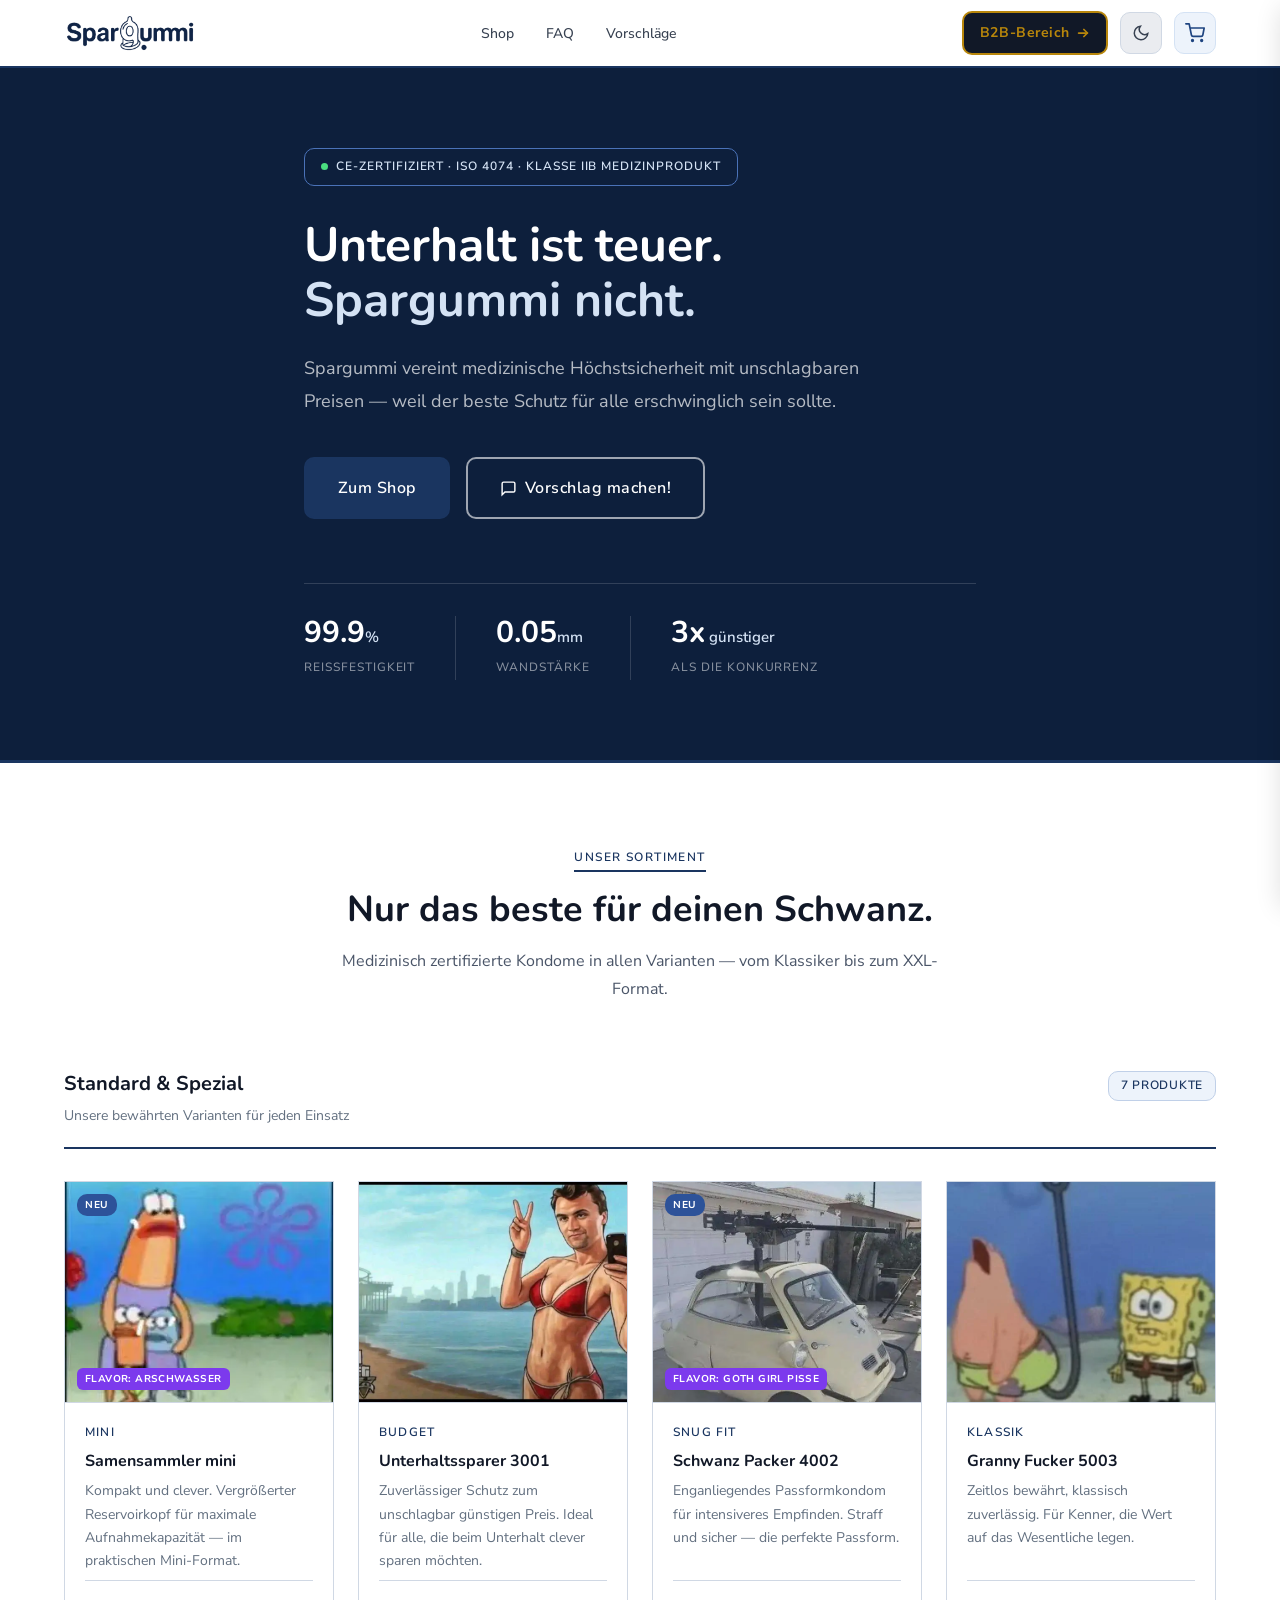
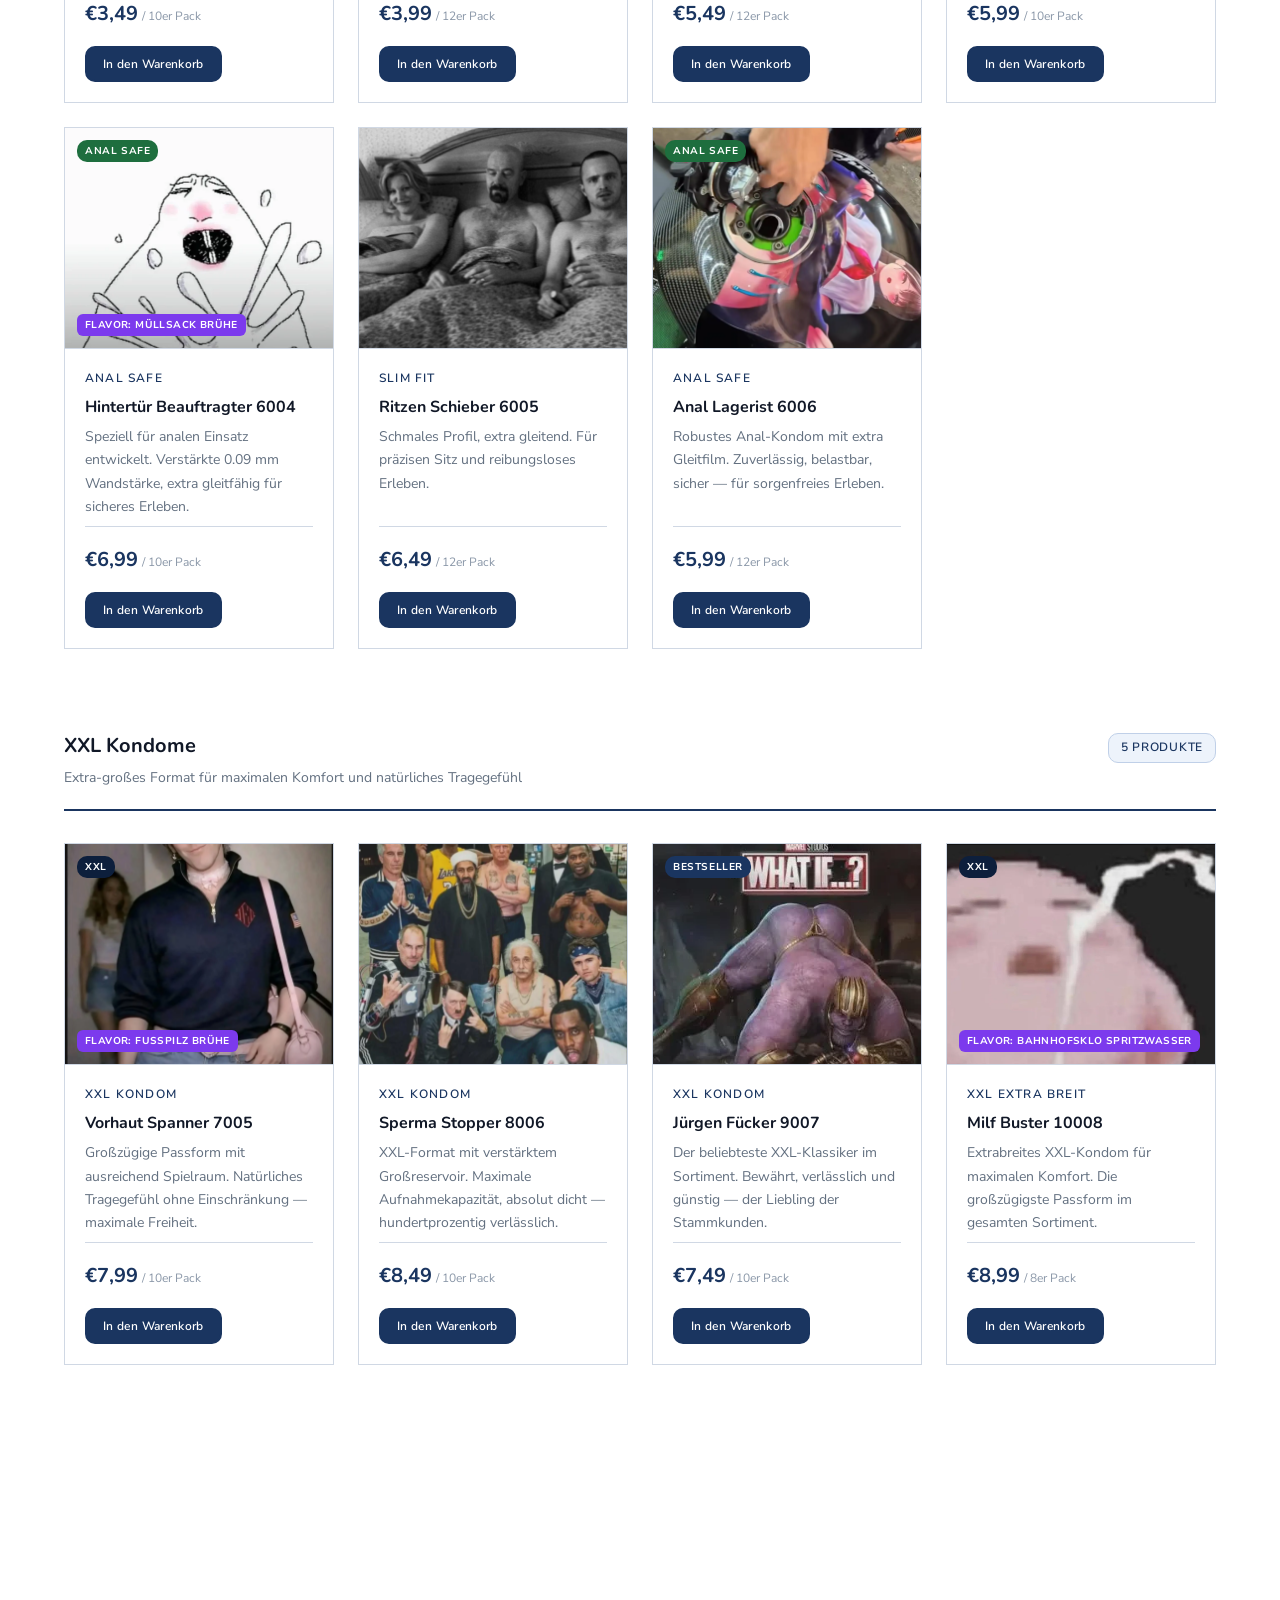
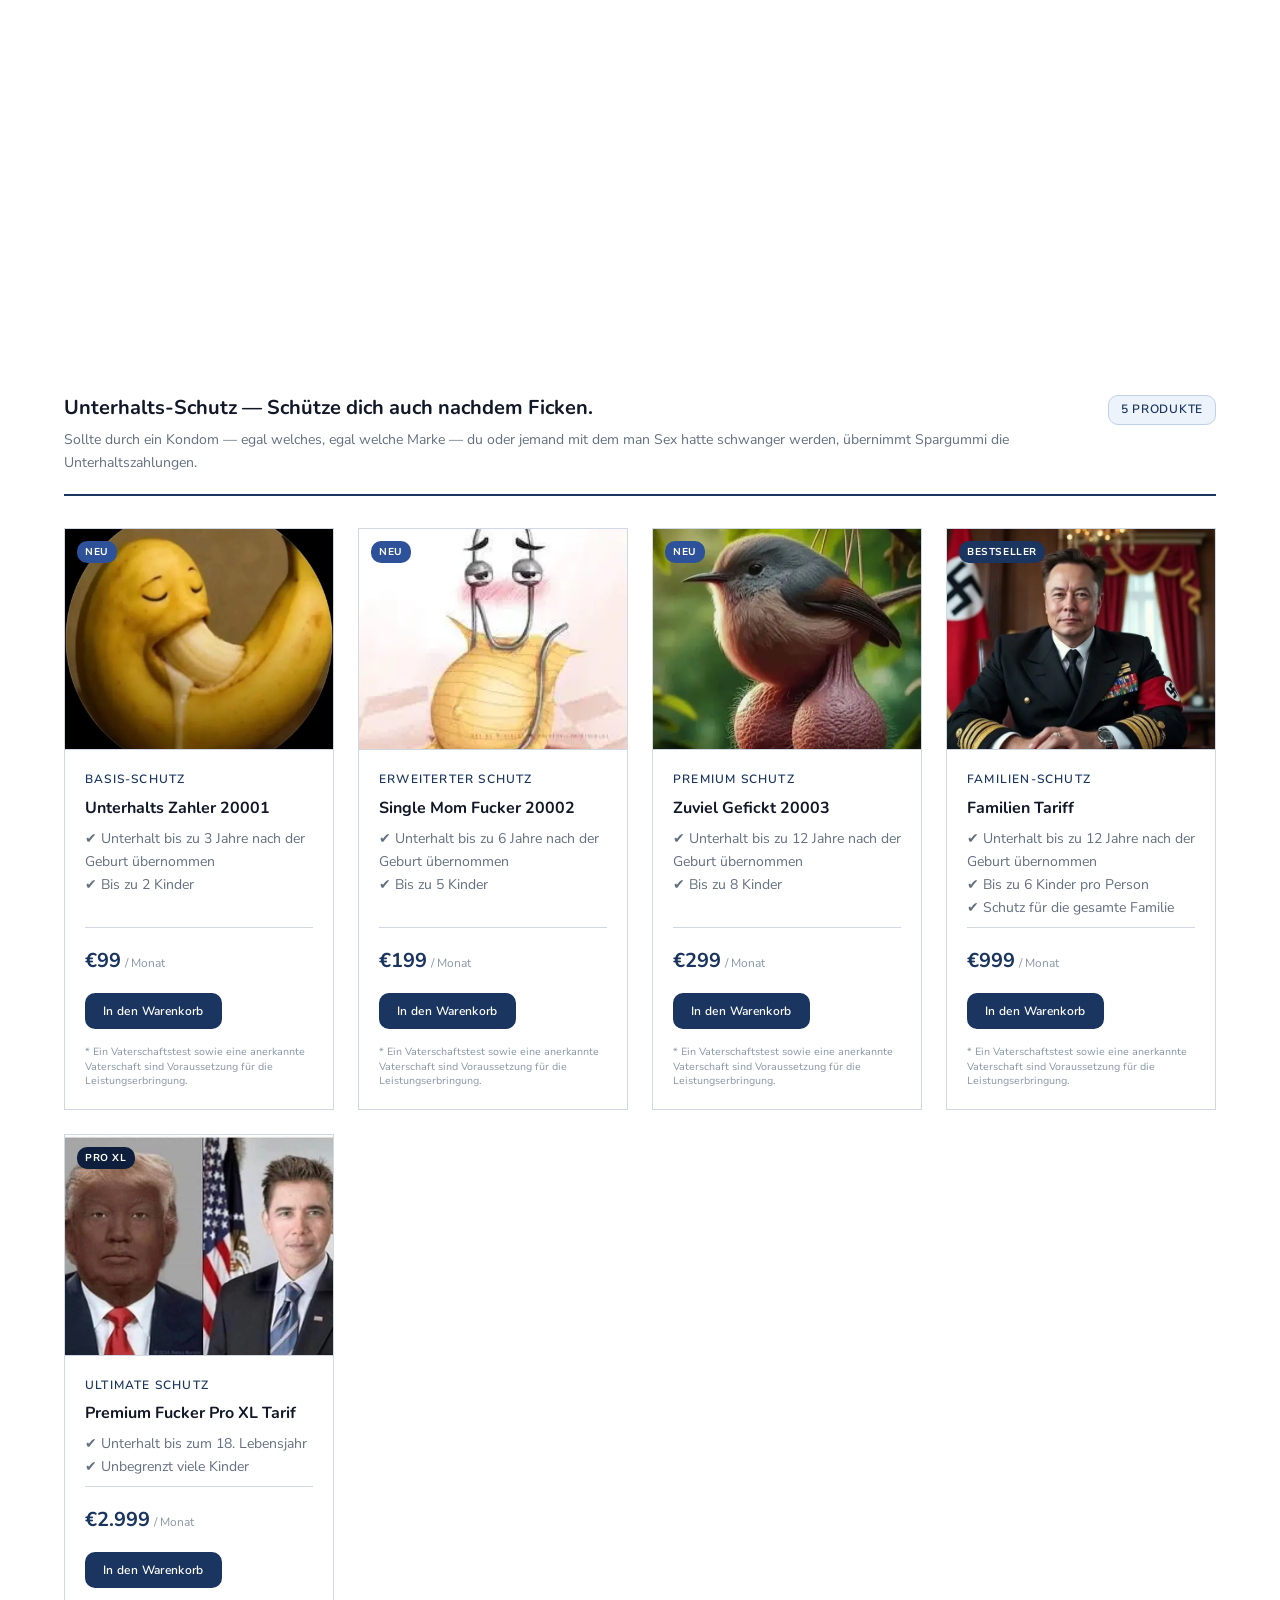
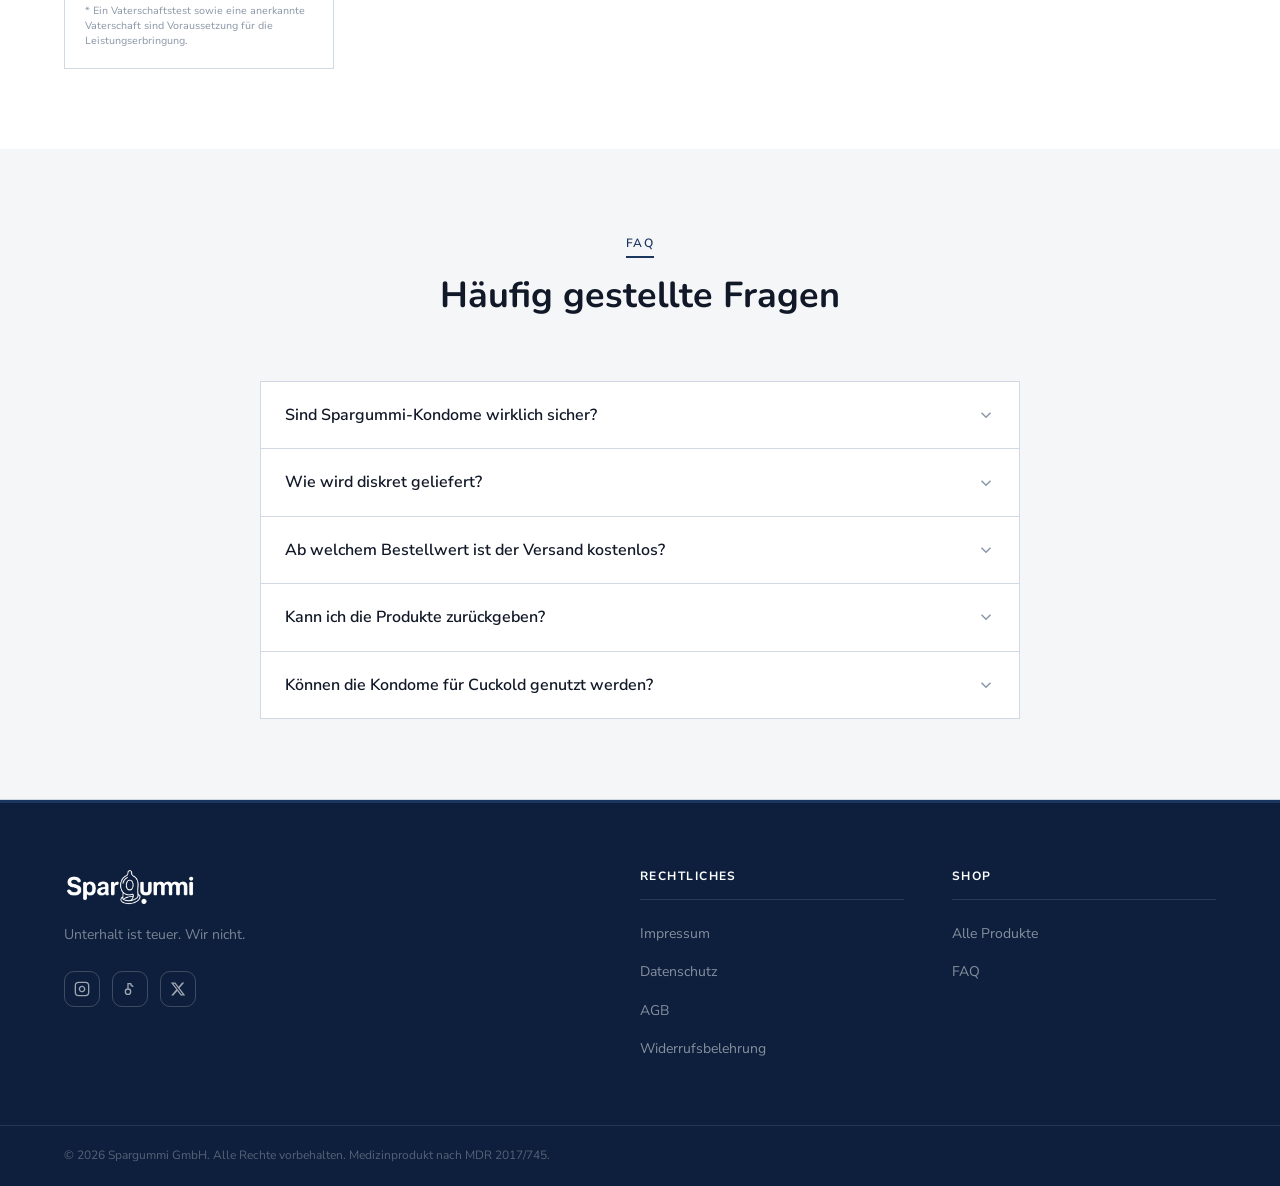
==== commit c60dab14: "Add /suggestion page with Appwrite-backed suggestion box Adds a community suggestion page where user" ====
--- a/index.html
+++ b/index.html
@@ -4,11 +4,12 @@
   <meta charset="UTF-8" />
   <meta name="viewport" content="width=device-width, initial-scale=1.0" />
   <title>Spargummi – Unterhalt ist teuer. Wir nicht.</title>
+  <meta name="description" content="Spargummi – CE-zertifizierte Kondome der Klasse IIb zum unschlagbaren Preis. Medizinische Höchstsicherheit, 0,05 mm Wandstärke, 3x günstiger als die Konkurrenz." />
   <link rel="stylesheet" href="style.css" />
   <link rel="preconnect" href="https://fonts.googleapis.com" />
   <link rel="preconnect" href="https://fonts.gstatic.com" crossorigin />
-  <link rel="preload" href="https://fonts.googleapis.com/css2?family=Nunito:wght@400;500;600;700;800&family=Nunito+Sans:wght@400;500;600;700&display=swap" as="style" onload="this.onload=null;this.rel='stylesheet'" />
-  <noscript><link href="https://fonts.googleapis.com/css2?family=Nunito:wght@400;500;600;700;800&family=Nunito+Sans:wght@400;500;600;700&display=swap" rel="stylesheet" /></noscript>
+  <link rel="preload" href="https://fonts.googleapis.com/css2?family=Nunito:wght@400;500;600;700&family=Nunito+Sans:wght@400;500;600;700&display=swap" as="style" onload="this.onload=null;this.rel='stylesheet'" />
+  <noscript><link href="https://fonts.googleapis.com/css2?family=Nunito:wght@400;500;600;700&family=Nunito+Sans:wght@400;500;600;700&display=swap" rel="stylesheet" /></noscript>
 </head>
 <body>
 
@@ -16,13 +17,14 @@
   <header class="header" id="header">
     <div class="container header__inner">
       <a href="#" class="logo" aria-label="Spargummi Home">
-        <img src="images/logo.webp" alt="Spargummi" class="logo__img" width="853" height="259" />
+        <img src="images/logo.webp" alt="Spargummi" class="logo__img" width="853" height="259" fetchpriority="high" />
       </a>
 
       <nav class="nav" id="nav" aria-label="Main navigation">
         <ul class="nav__list">
           <li><a href="#shop" class="nav__link">Shop</a></li>
           <li><a href="#faq" class="nav__link">FAQ</a></li>
+          <li><a href="/suggestion/" class="nav__link">Vorschläge</a></li>
         </ul>
       </nav>
 
@@ -69,6 +71,10 @@
       </p>
       <div class="hero__cta-group">
         <a href="#shop" class="btn btn--primary btn--lg">Zum Shop</a>
+        <a href="/suggestion/" class="btn btn--ghost btn--lg">
+          <svg viewBox="0 0 24 24" fill="none" stroke="currentColor" stroke-width="2" aria-hidden="true" width="17" height="17"><path d="M21 15a2 2 0 0 1-2 2H7l-4 4V5a2 2 0 0 1 2-2h14a2 2 0 0 1 2 2z"/></svg>
+          Vorschlag machen!
+        </a>
       </div>
       <div class="hero__stats">
         <div class="stat">
@@ -654,6 +660,6 @@
   <!-- ═══════════════ TOAST ═══════════════ -->
   <div class="toast-container" id="toastContainer" aria-live="assertive" aria-atomic="true"></div>
 
-  <script src="main.js"></script>
+  <script src="main.js" defer></script>
 </body>
 </html>
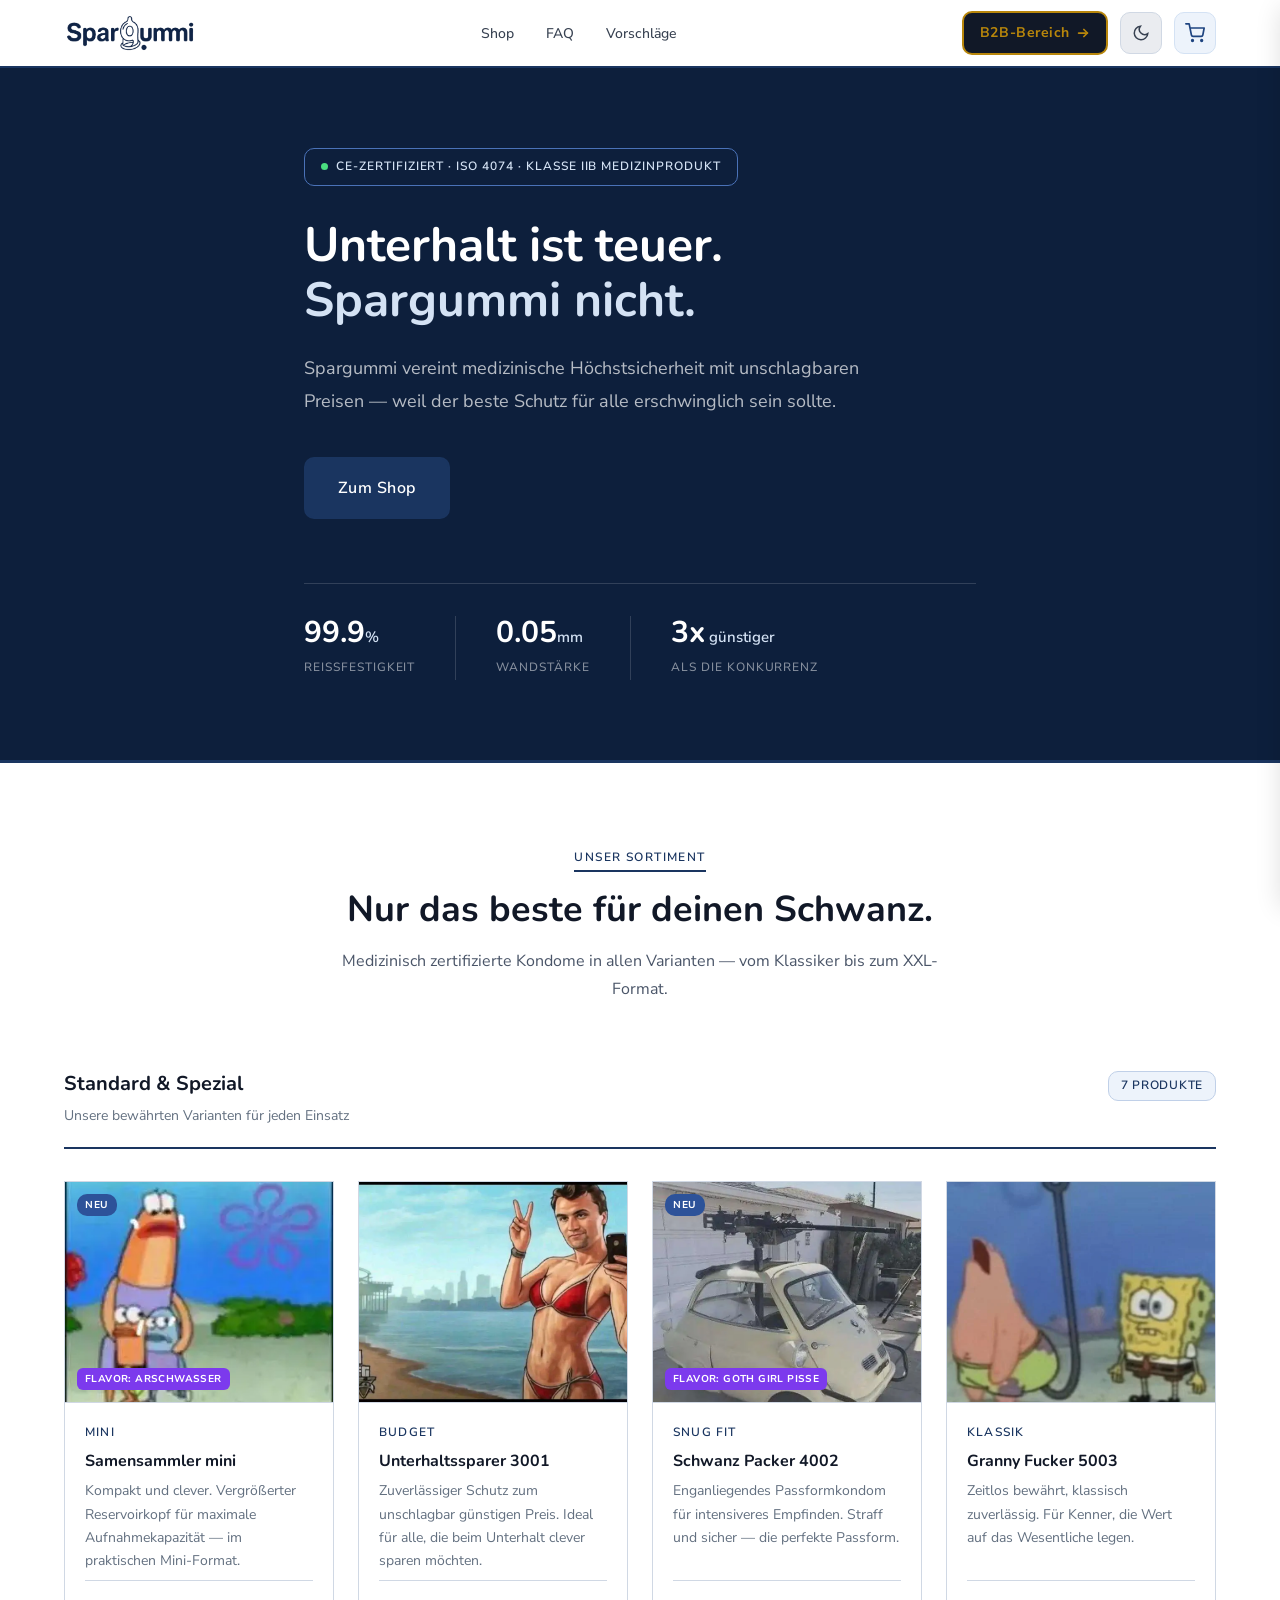
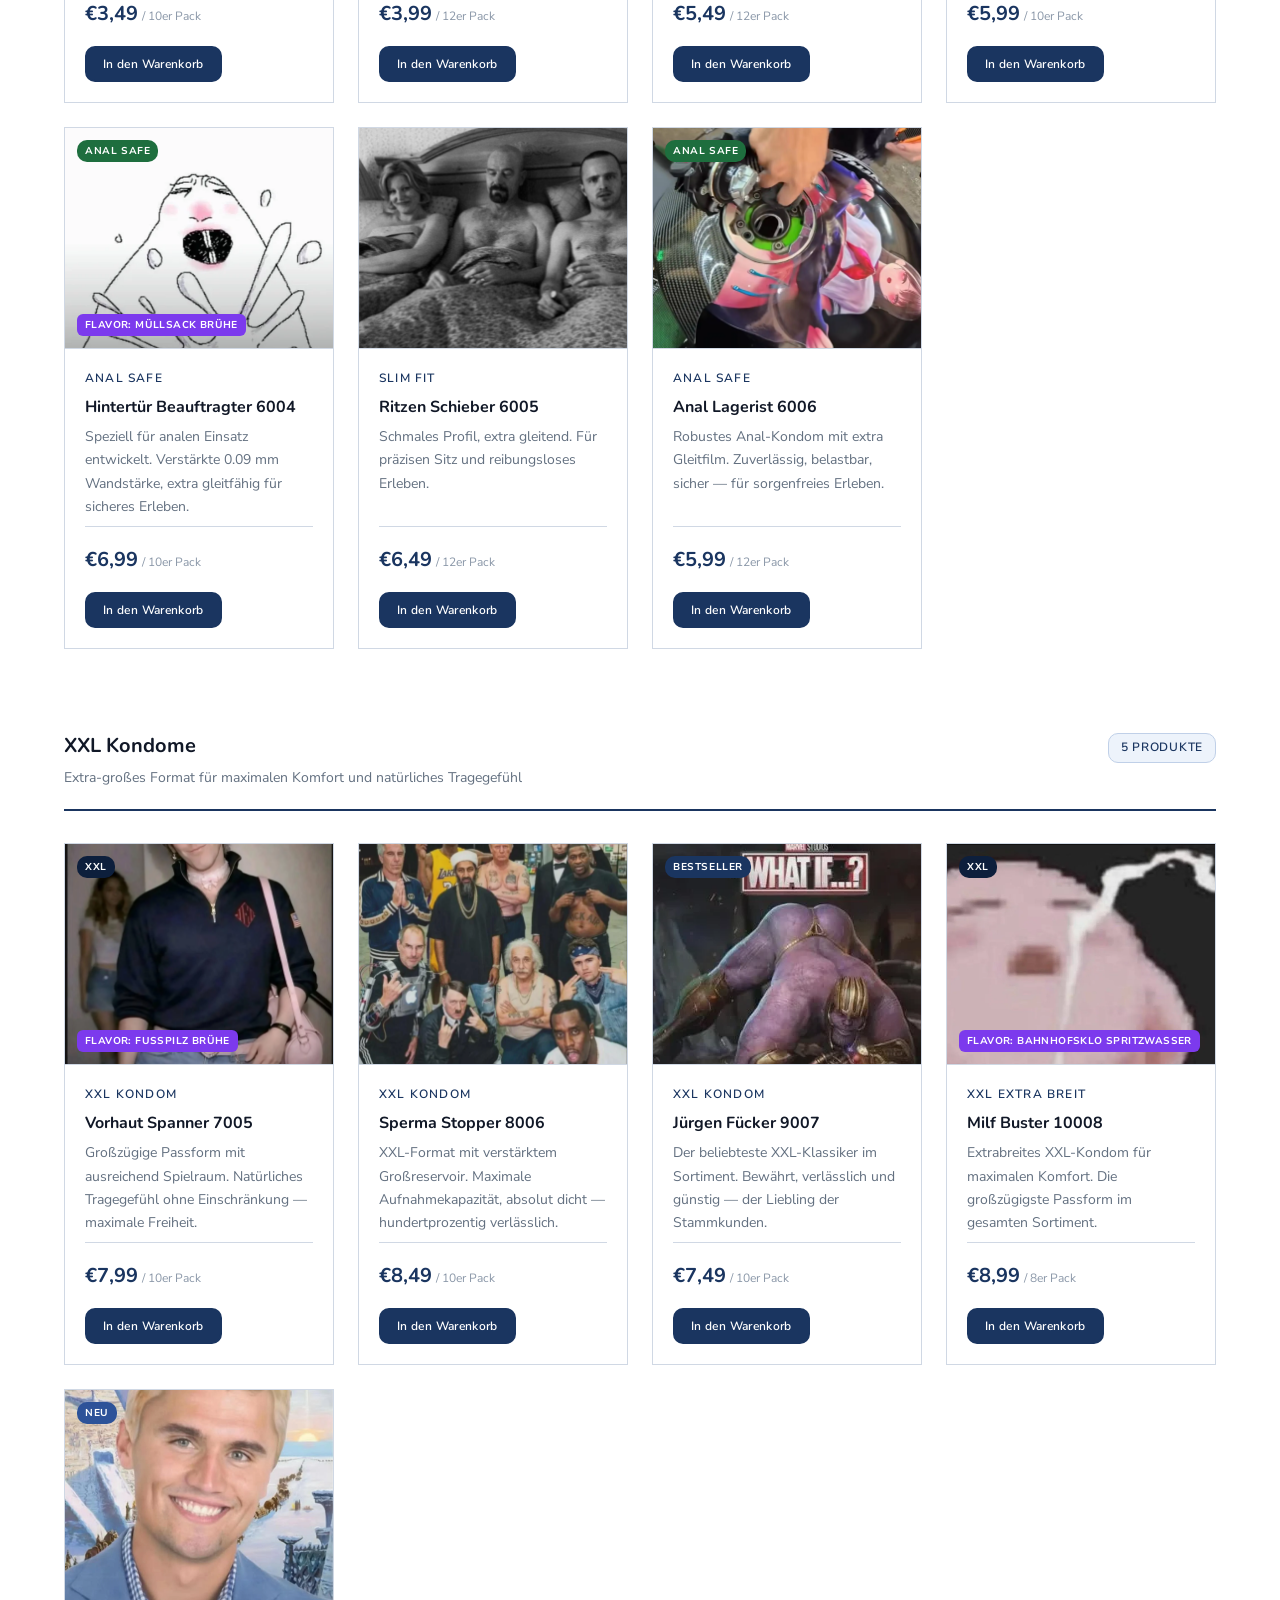
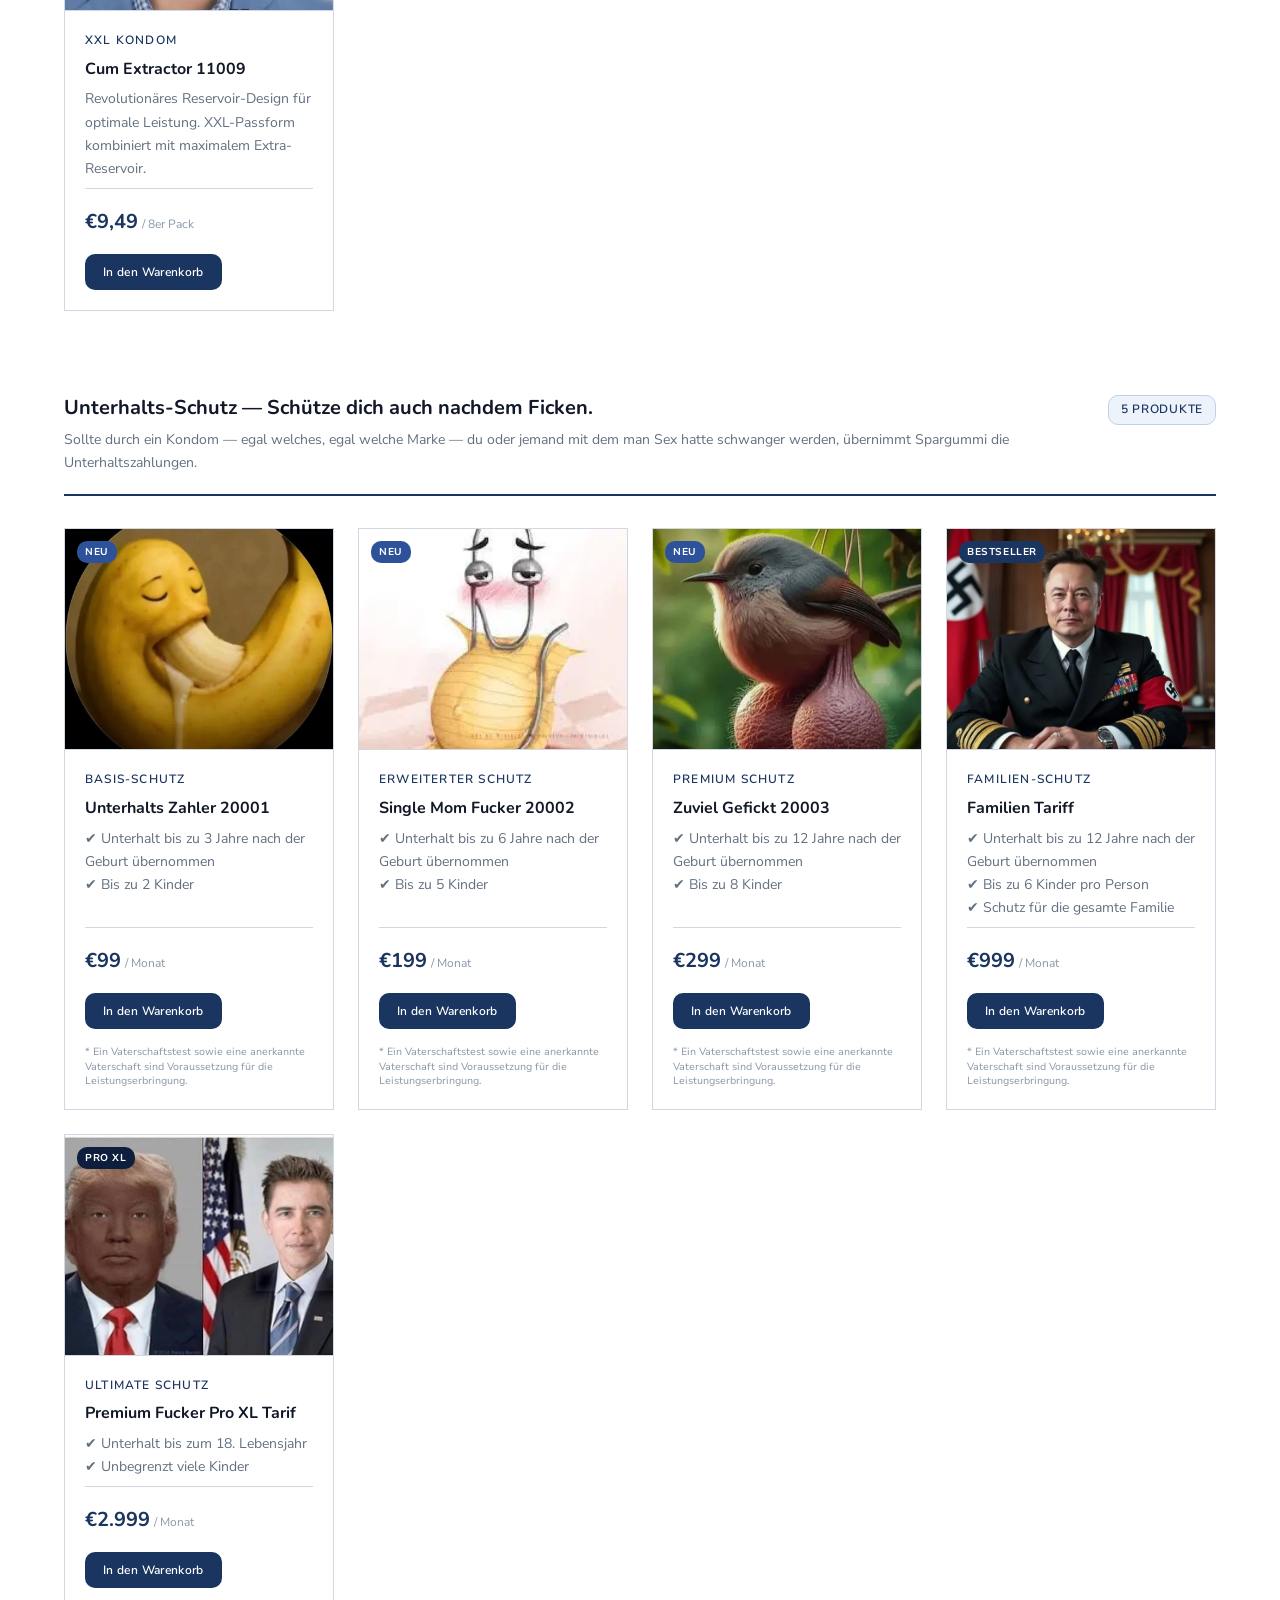
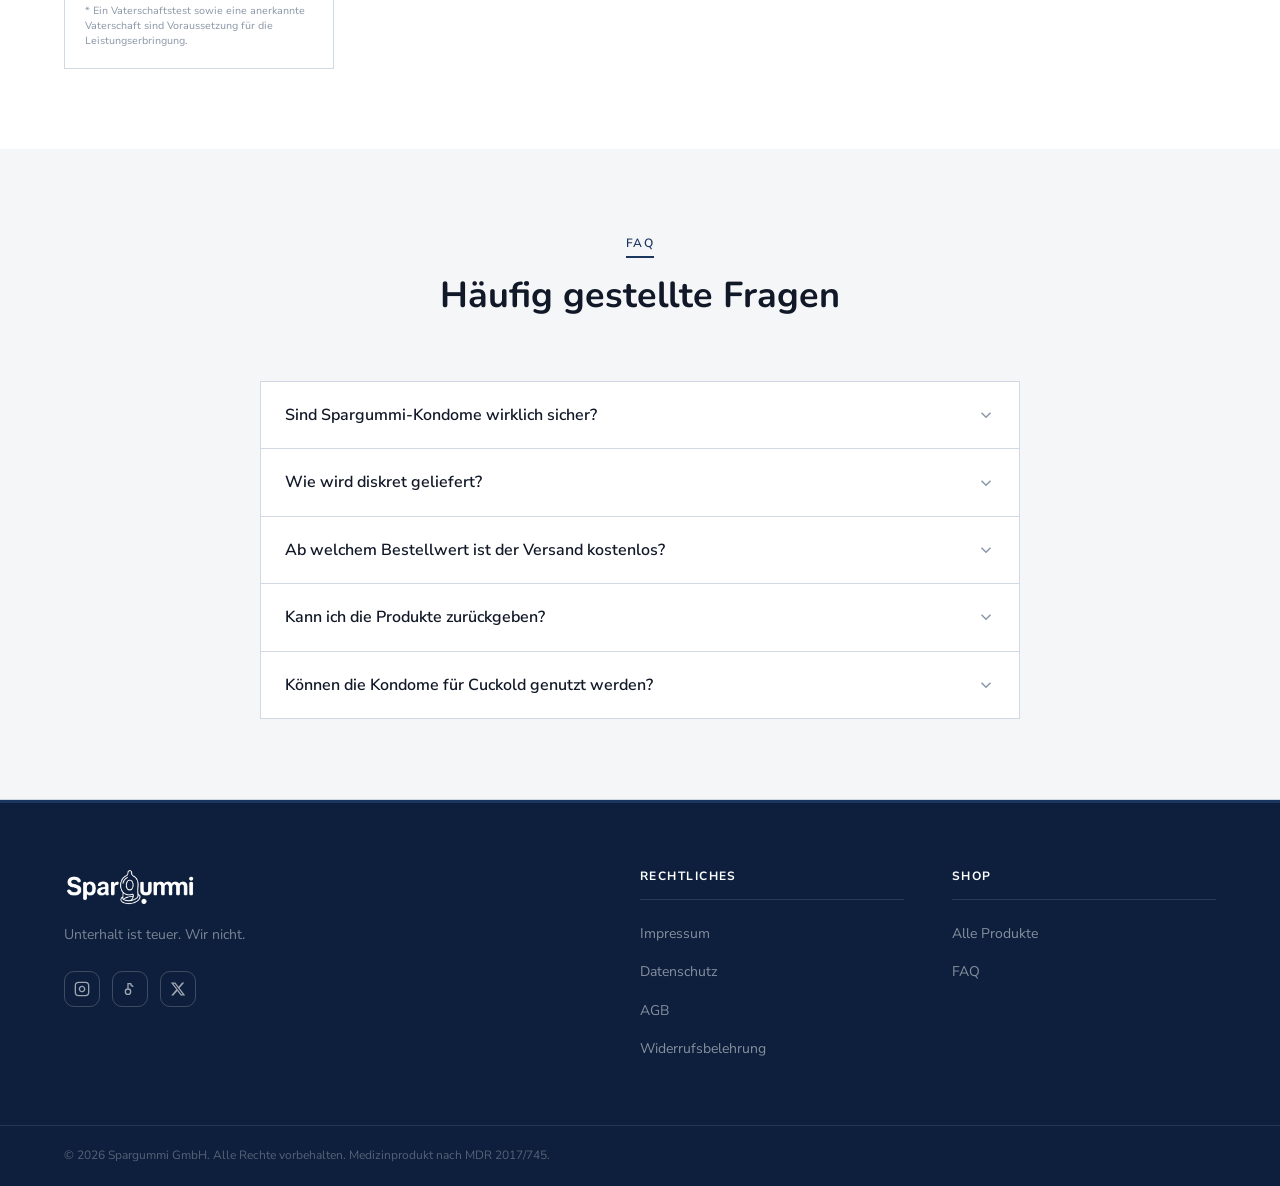
==== commit 9eccae7f: "Remove Vorschlag machen! button from main page Co-Authored-By: Claude Sonnet 4.6 <noreply@anthropic." ====
--- a/index.html
+++ b/index.html
@@ -71,10 +71,6 @@
       </p>
       <div class="hero__cta-group">
         <a href="#shop" class="btn btn--primary btn--lg">Zum Shop</a>
-        <a href="/suggestion/" class="btn btn--ghost btn--lg">
-          <svg viewBox="0 0 24 24" fill="none" stroke="currentColor" stroke-width="2" aria-hidden="true" width="17" height="17"><path d="M21 15a2 2 0 0 1-2 2H7l-4 4V5a2 2 0 0 1 2-2h14a2 2 0 0 1 2 2z"/></svg>
-          Vorschlag machen!
-        </a>
       </div>
       <div class="hero__stats">
         <div class="stat">
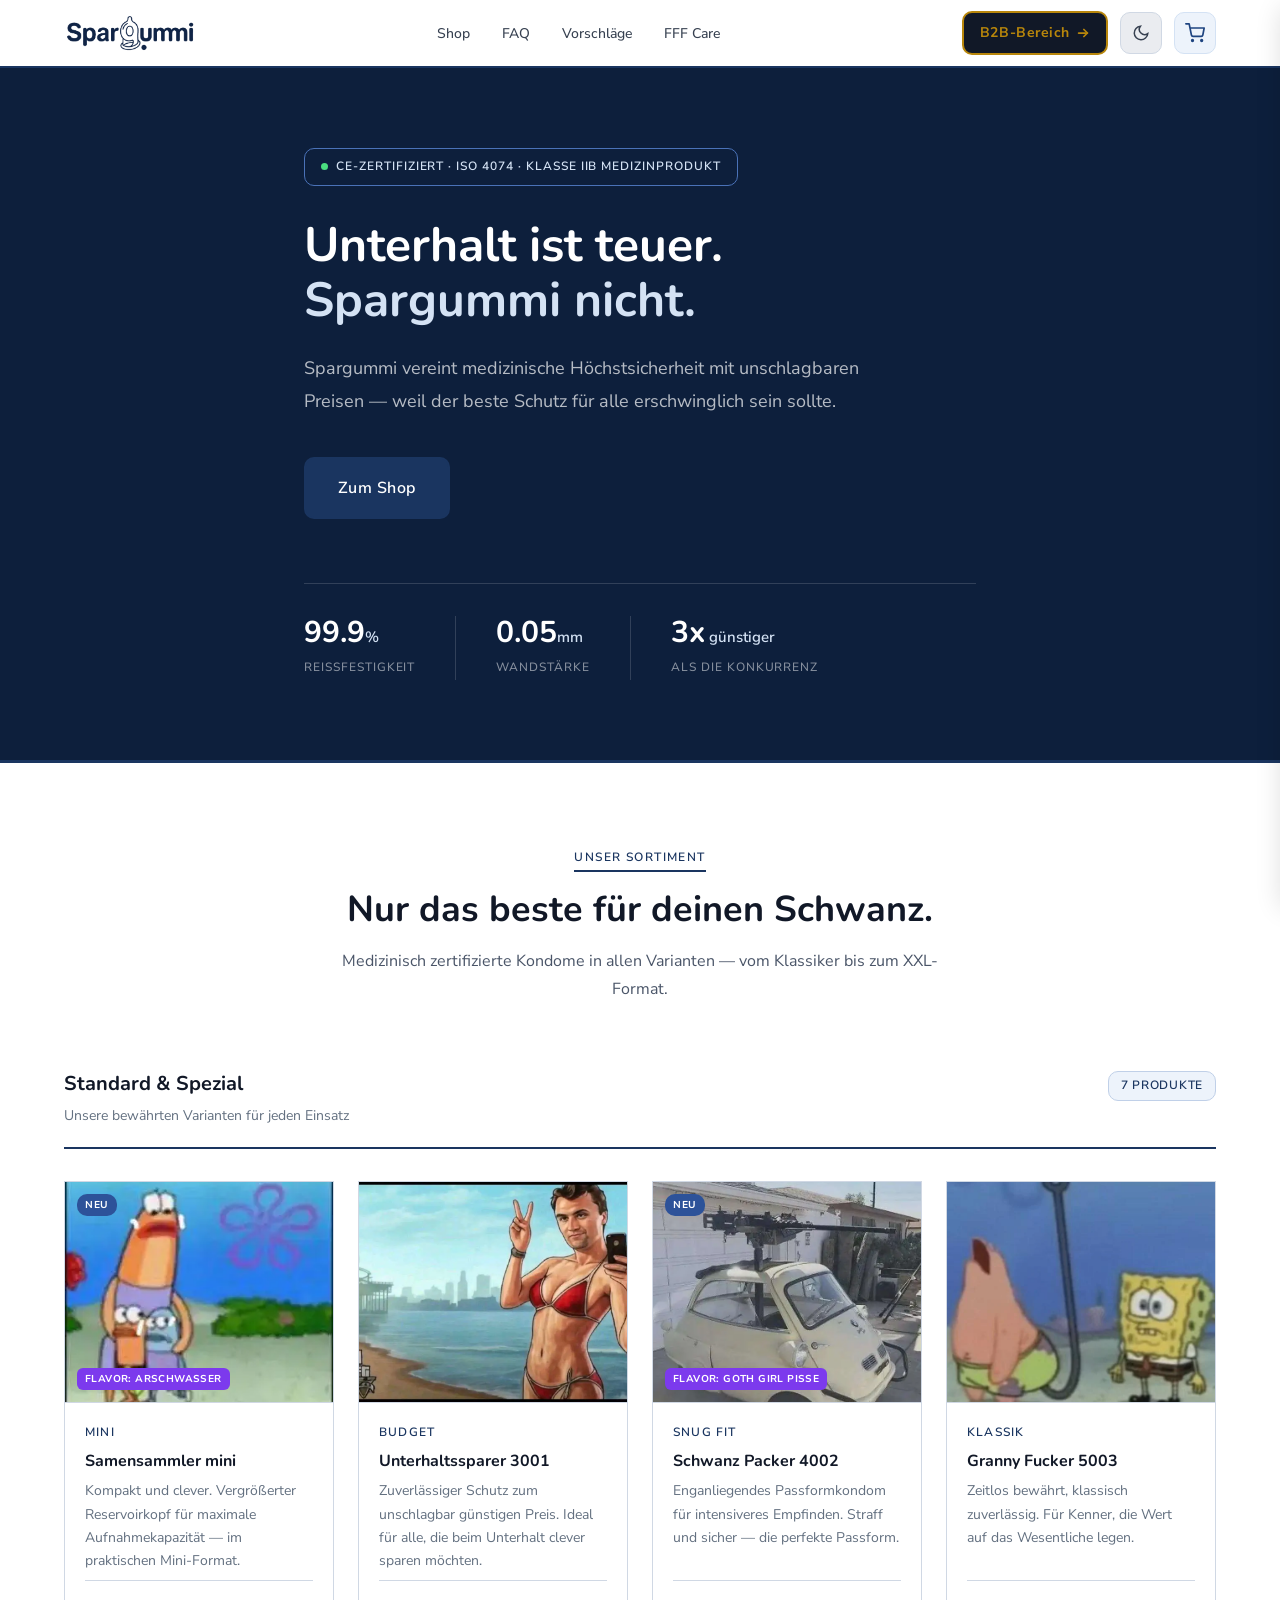
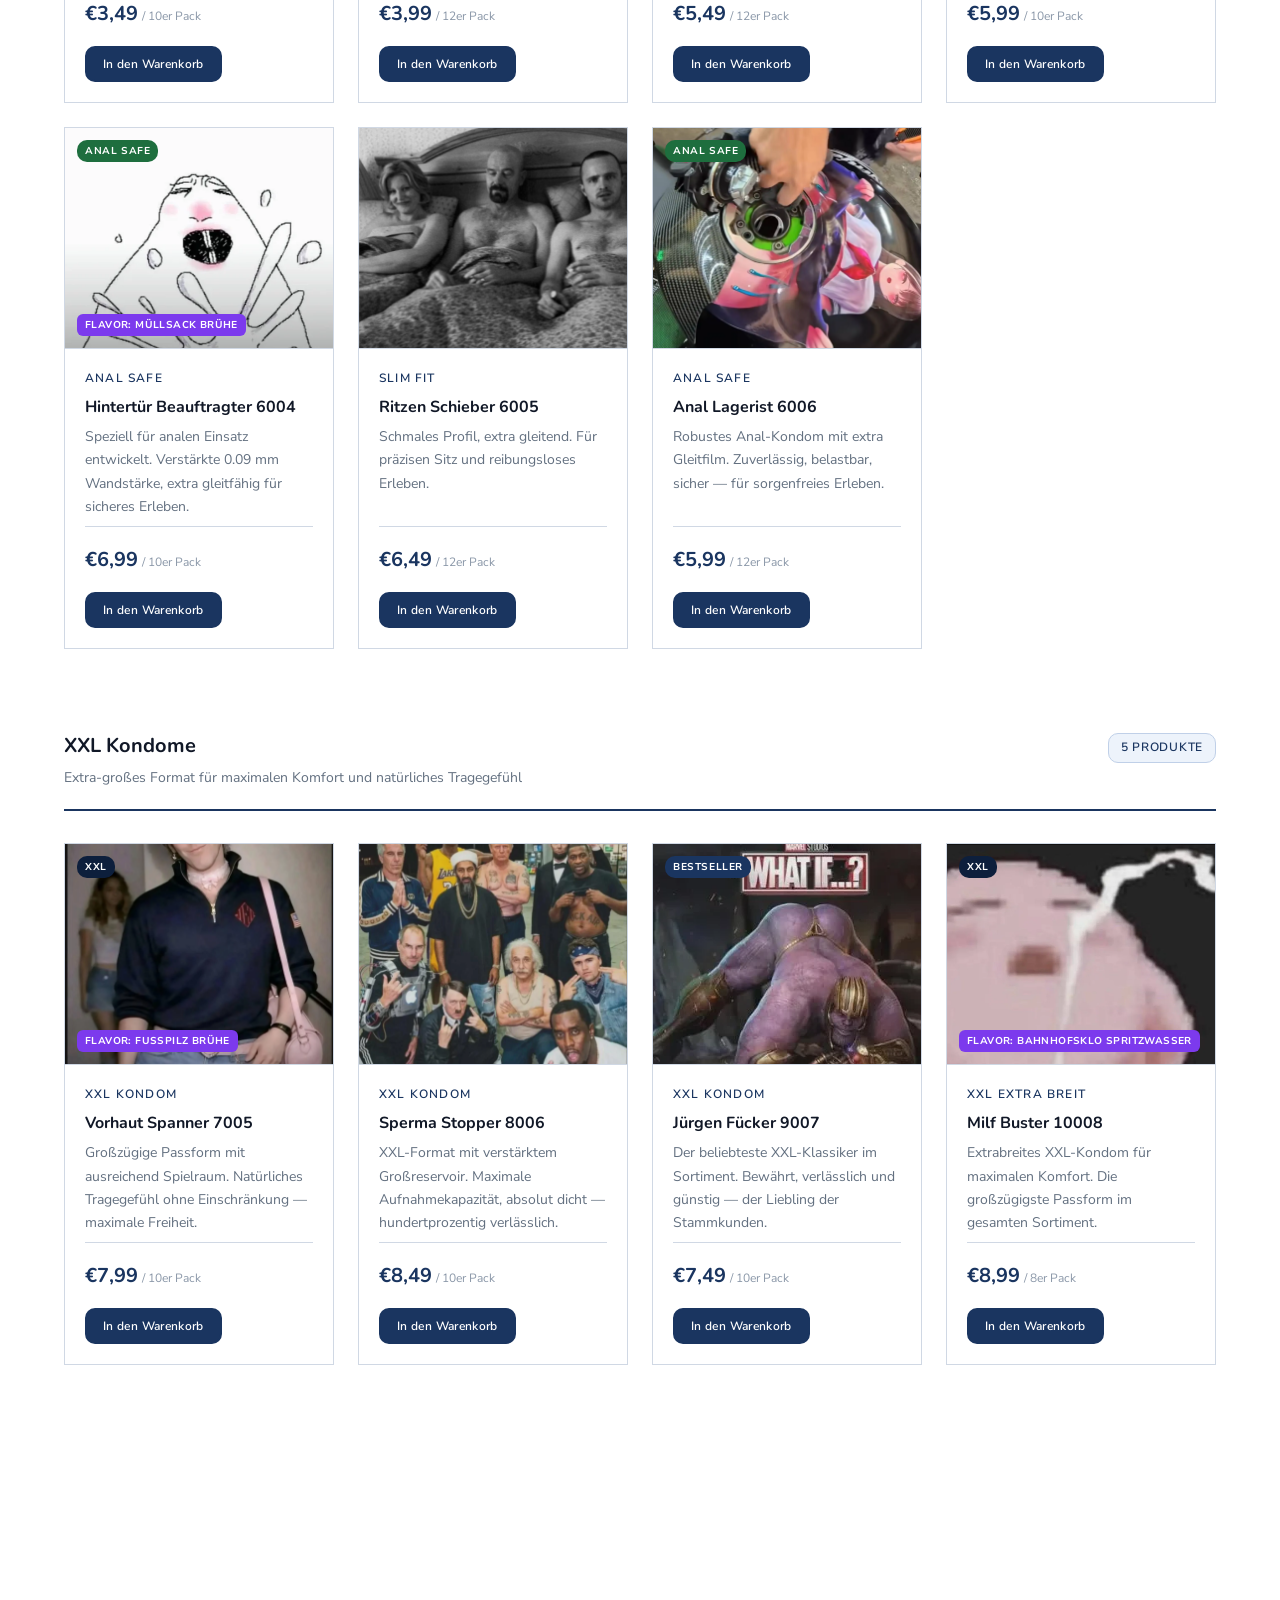
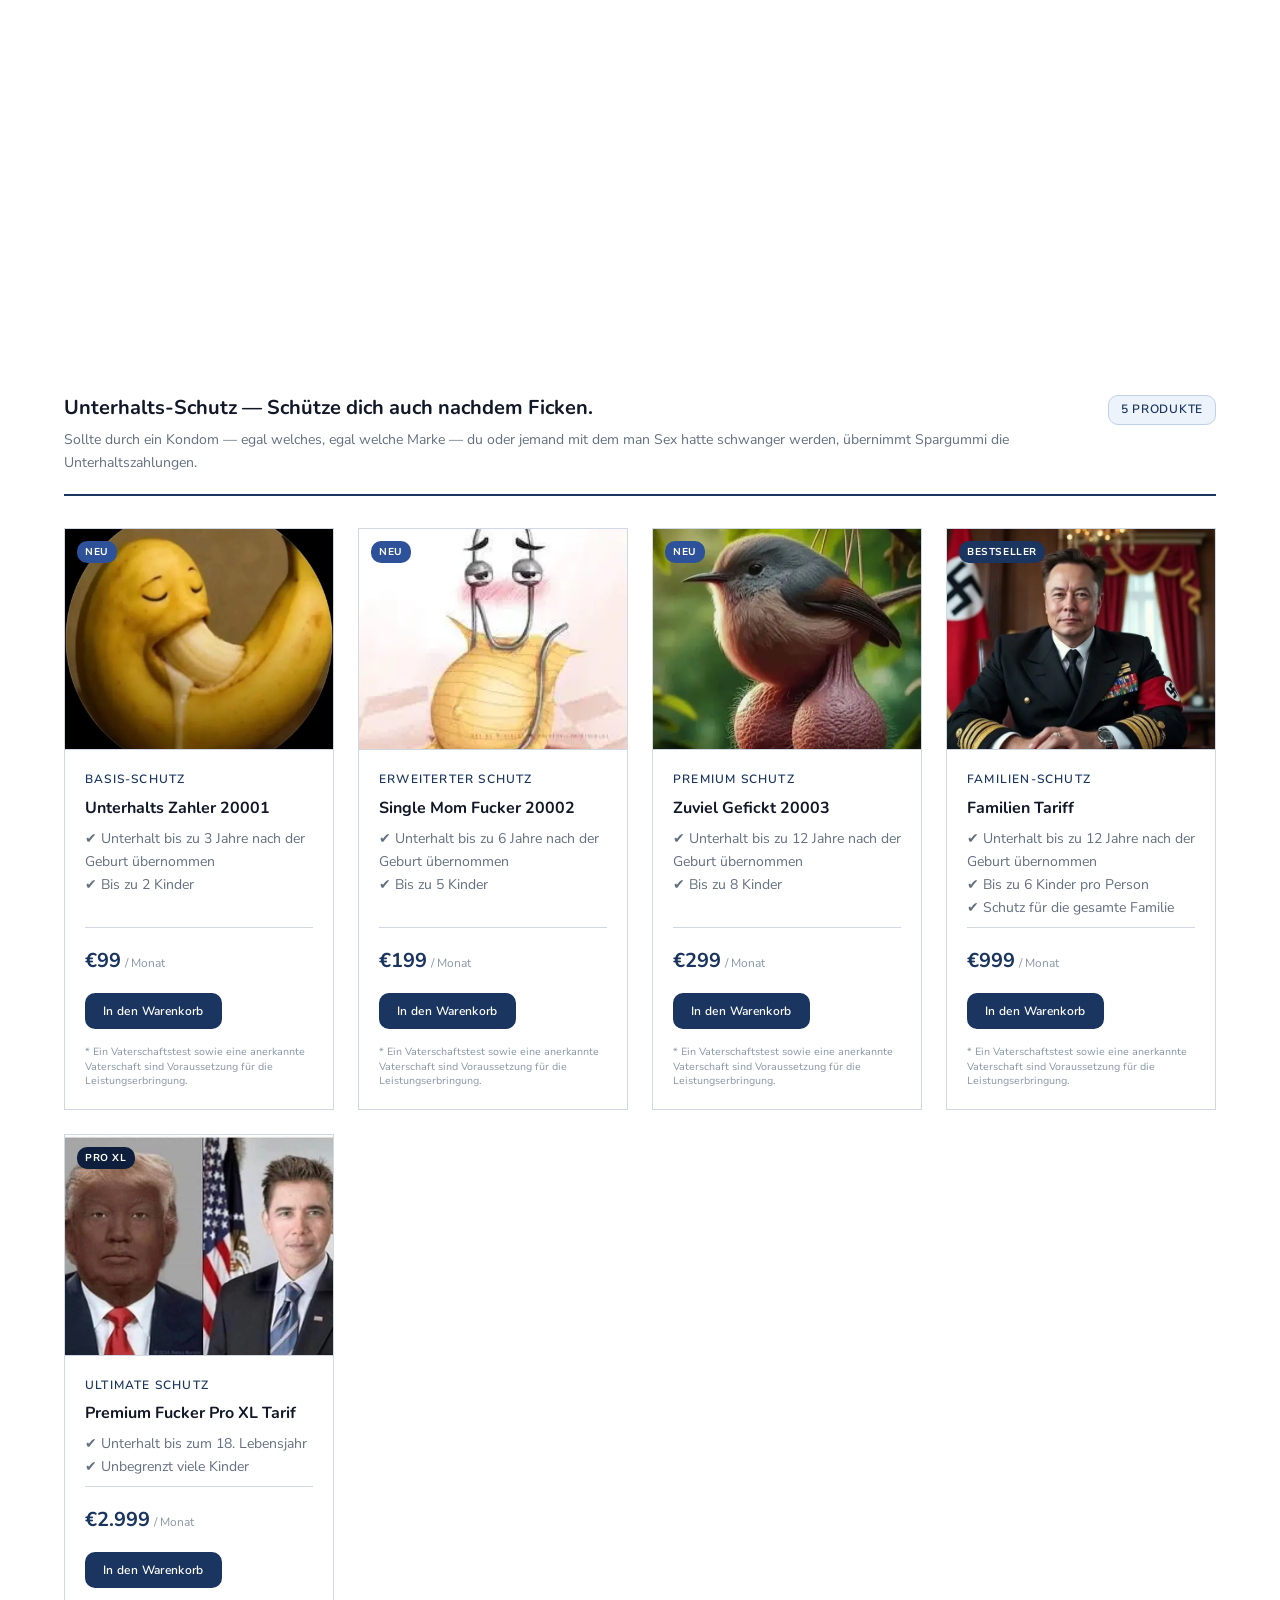
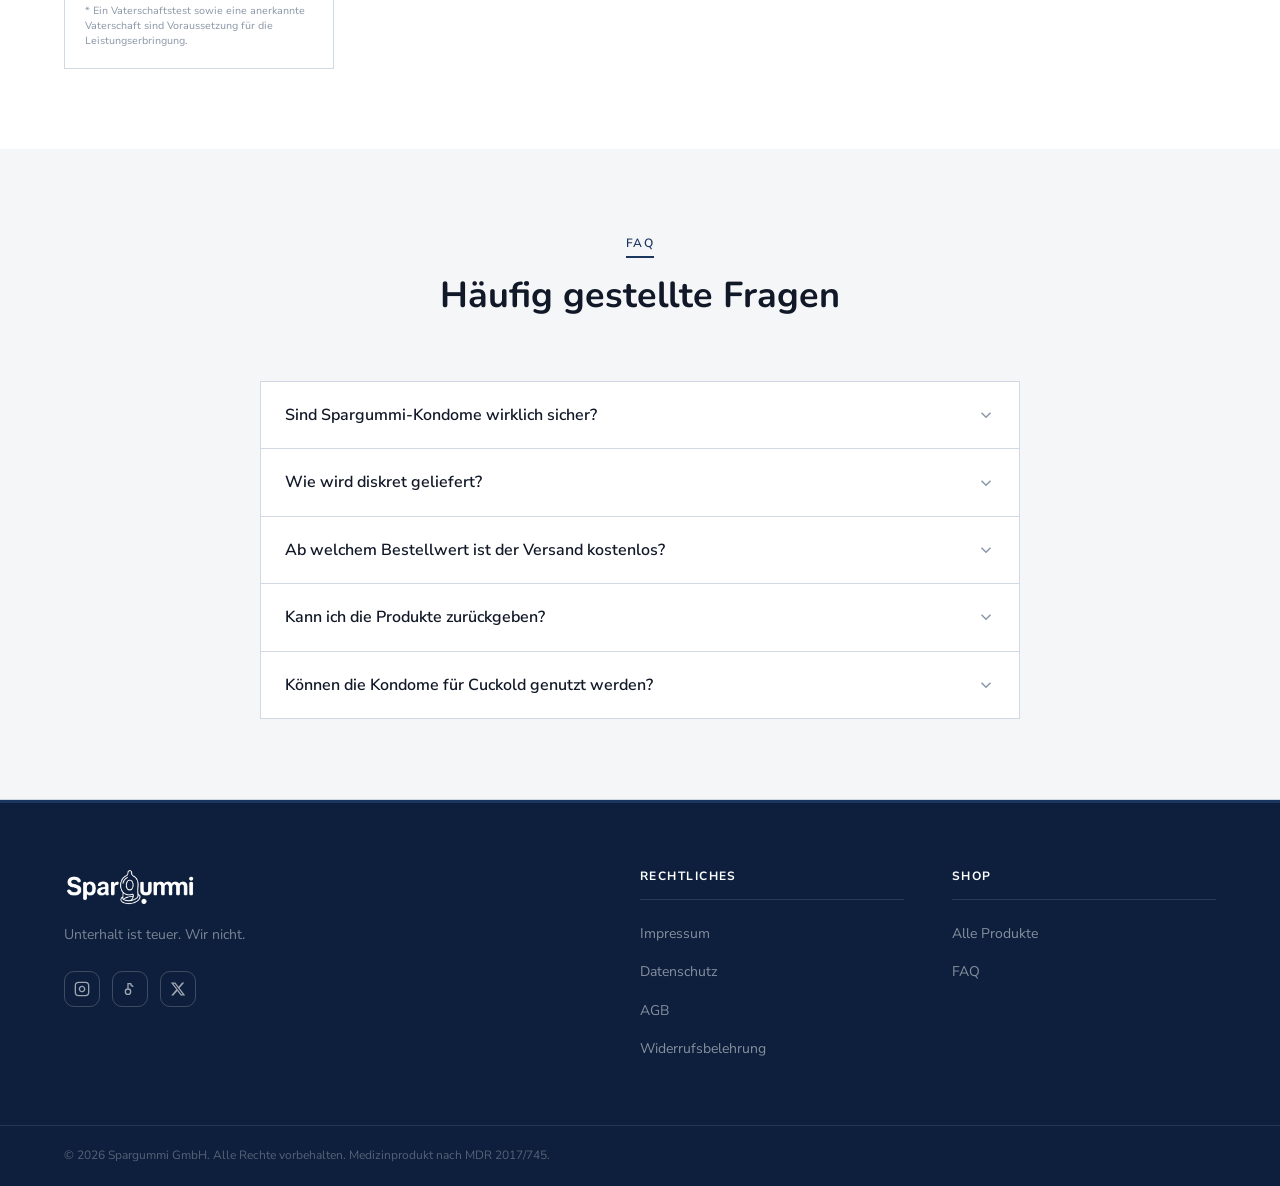
==== commit b67b3dbc: "Add FFF Care product page with Gleitgel, Feuchttücher, Deo and XL bundle Co-Authored-By: Claude Sonn" ====
--- a/index.html
+++ b/index.html
@@ -25,6 +25,7 @@
           <li><a href="#shop" class="nav__link">Shop</a></li>
           <li><a href="#faq" class="nav__link">FAQ</a></li>
           <li><a href="/suggestion/" class="nav__link">Vorschläge</a></li>
+          <li><a href="/care/" class="nav__link">FFF Care</a></li>
         </ul>
       </nav>
 
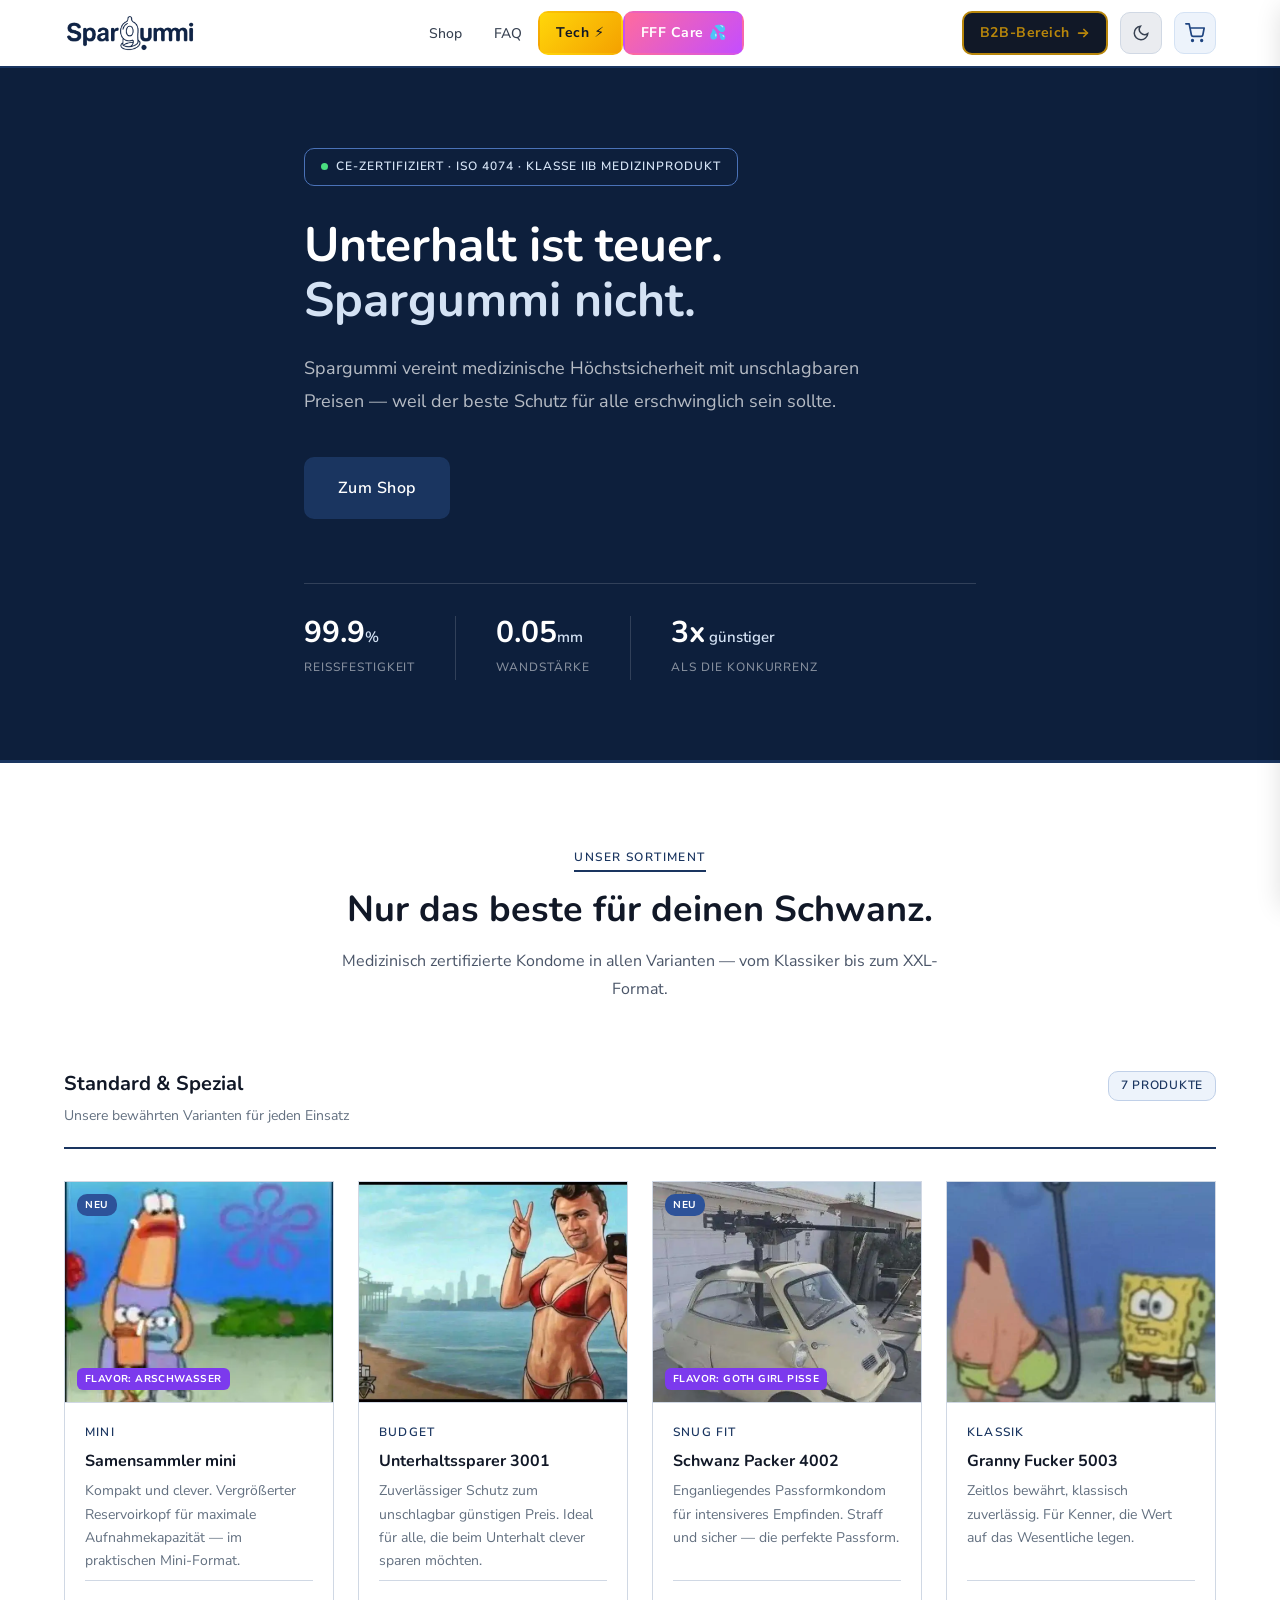
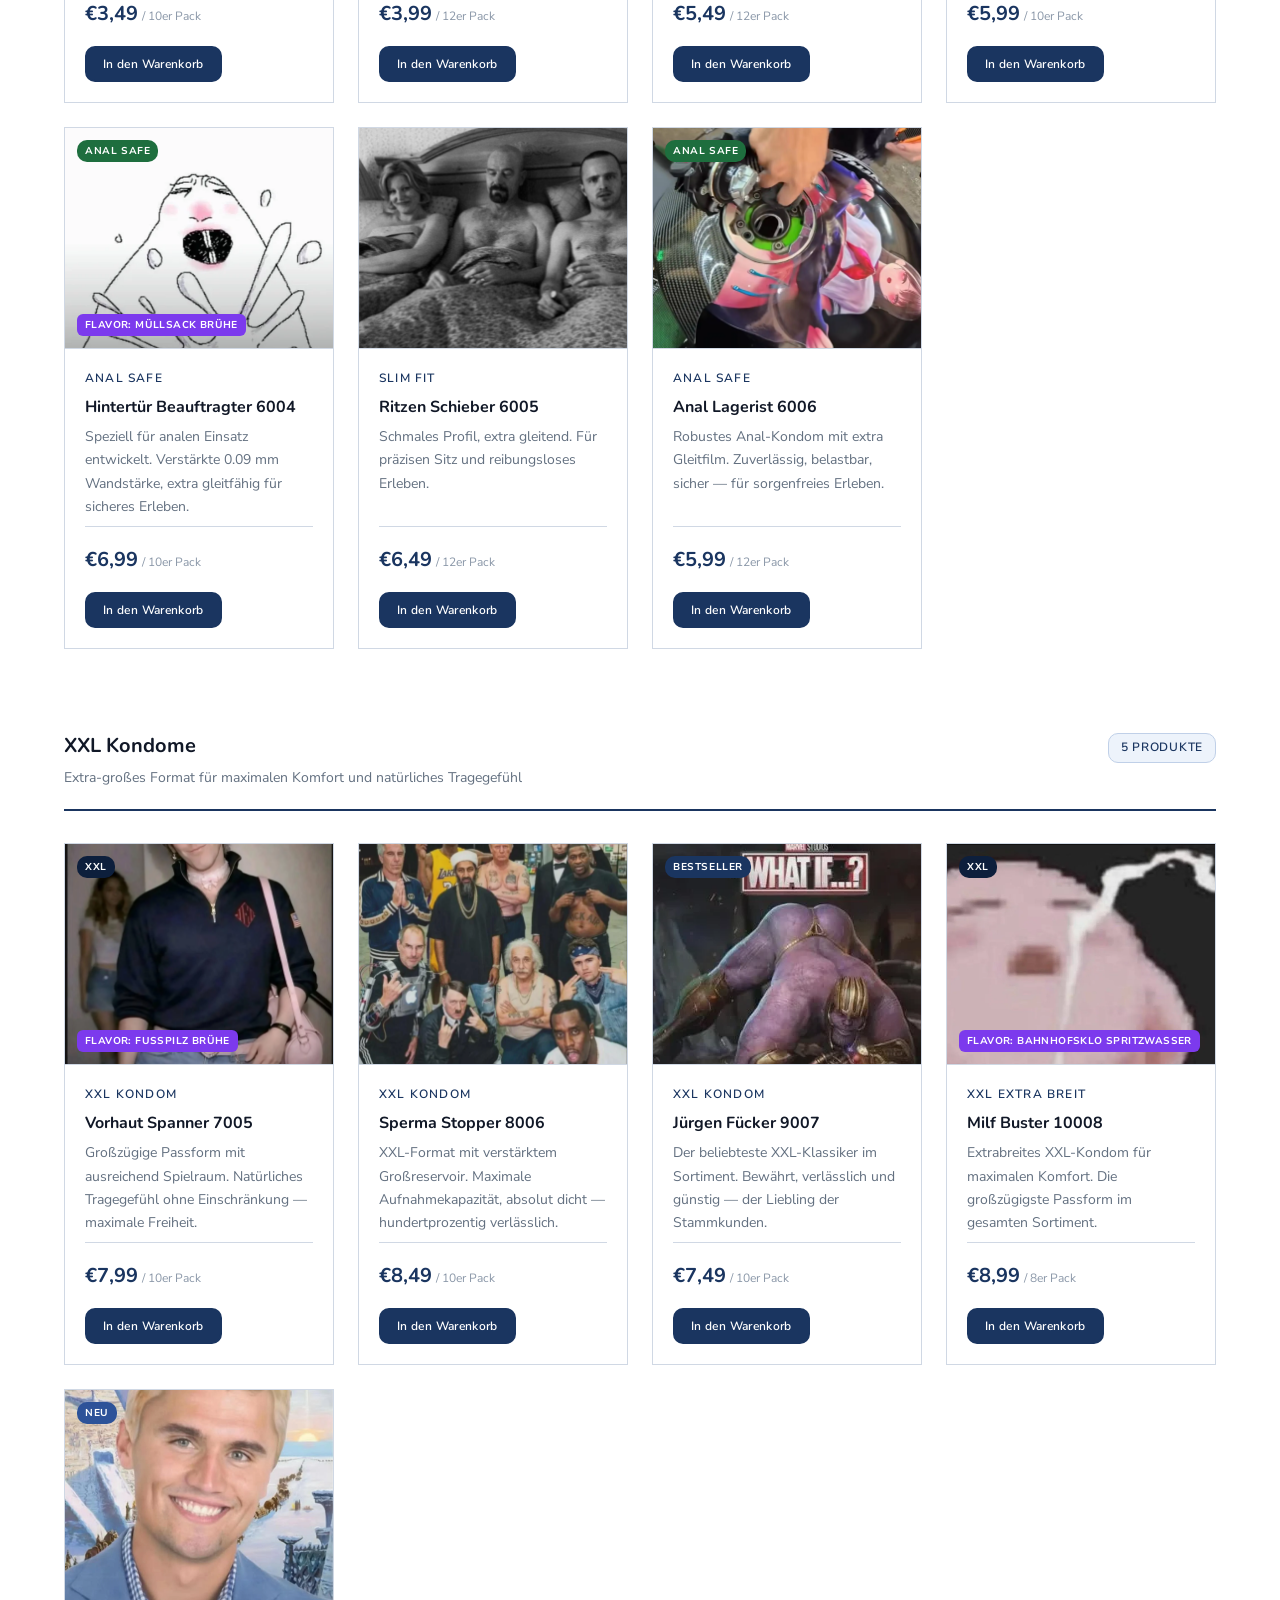
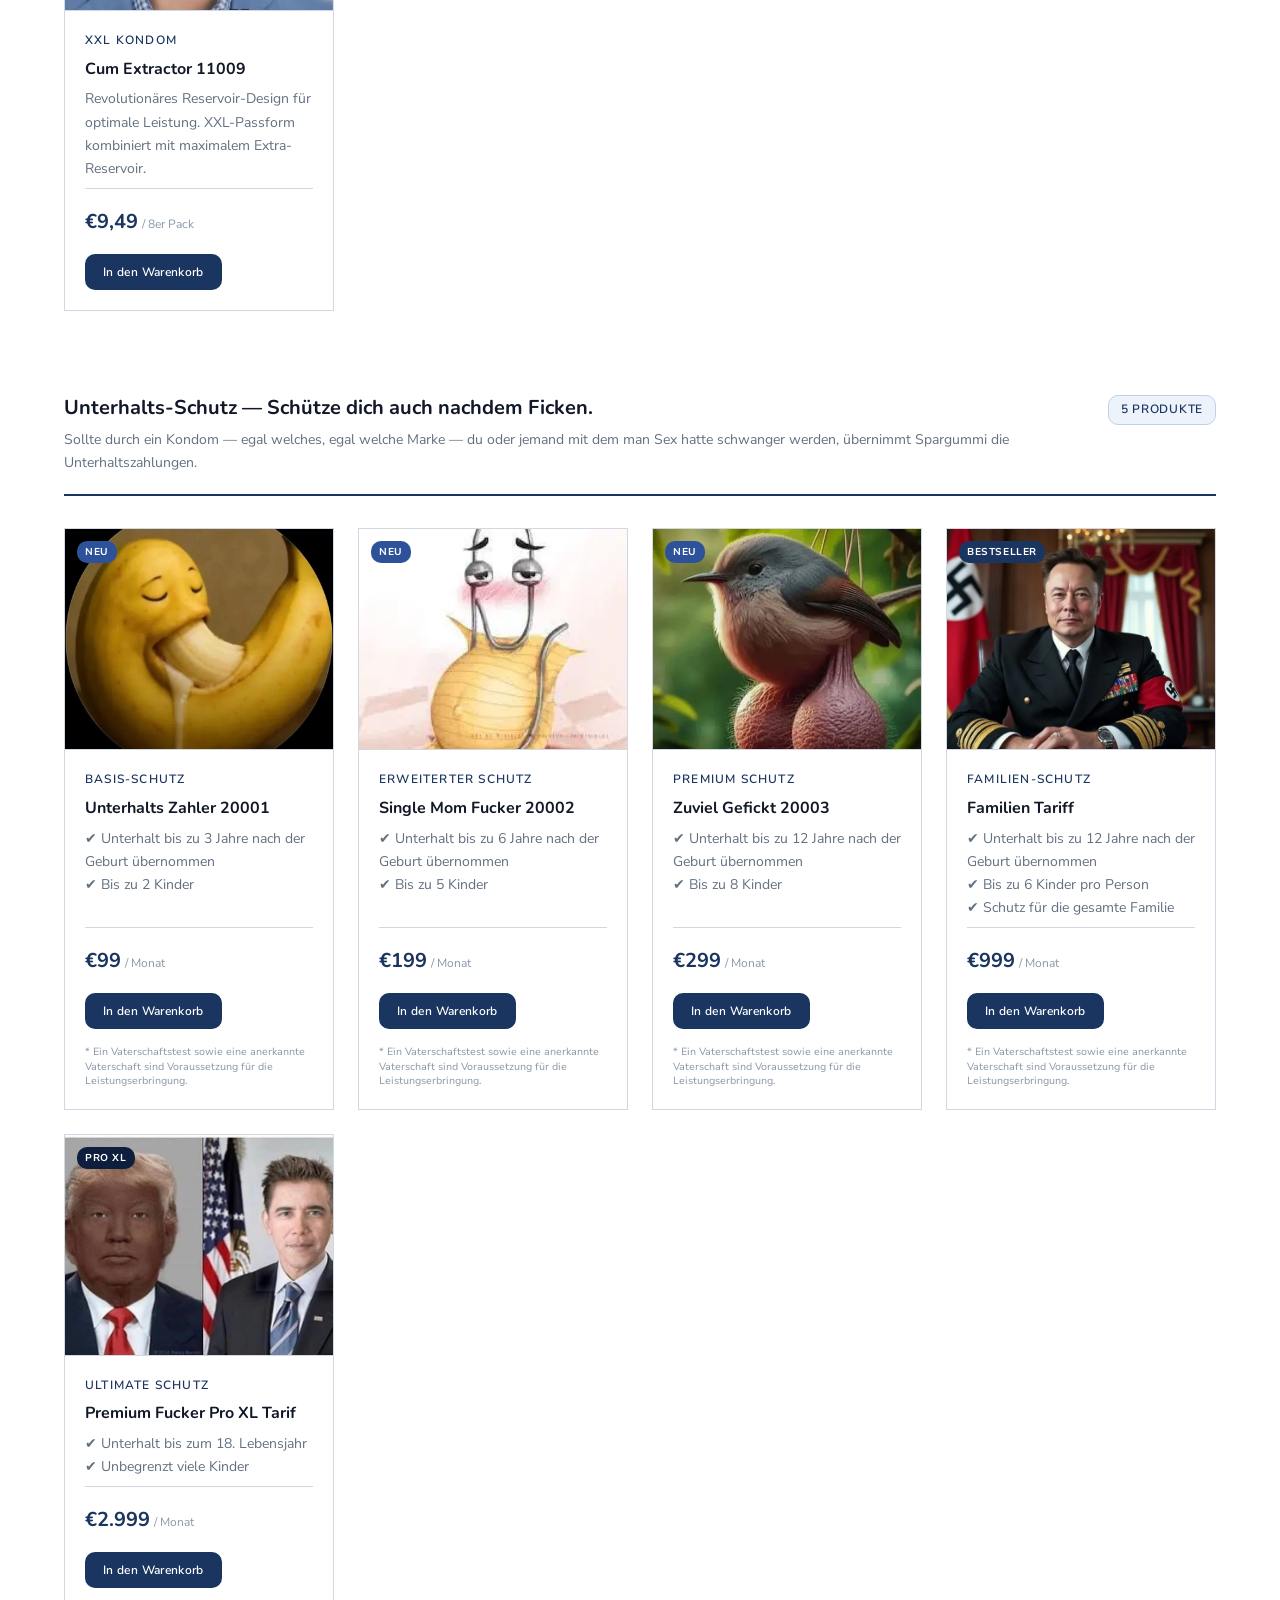
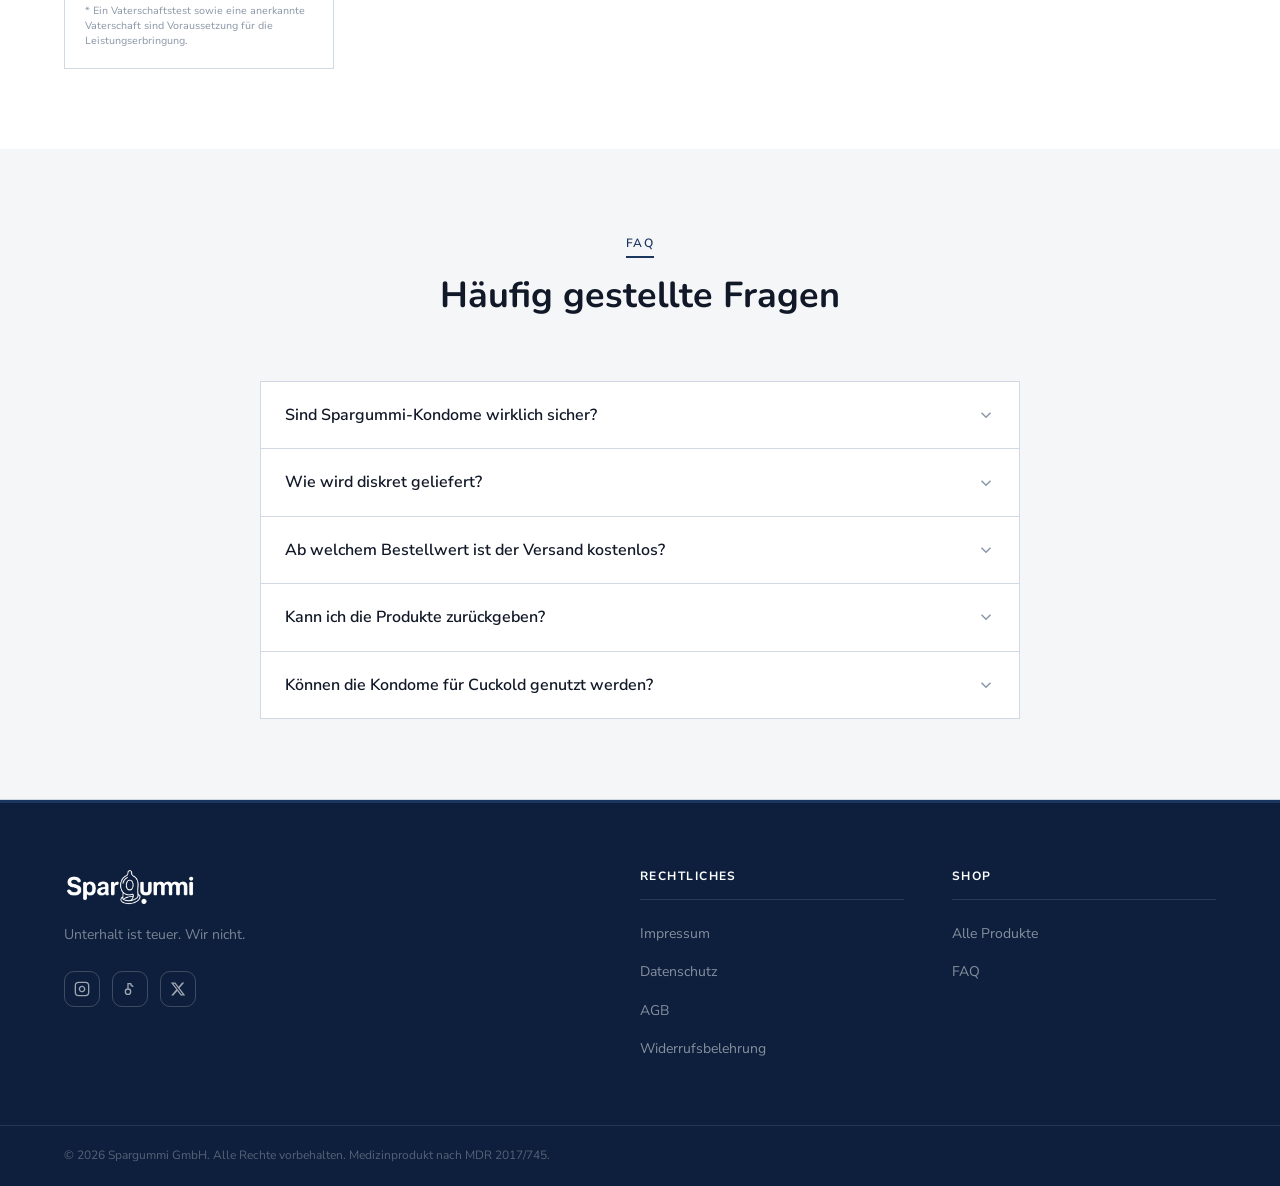
==== commit 87c236a8: "Add Tech product page (#Abspritzfähig!) and update main nav buttons - Add /tech/index.html with yell" ====
--- a/index.html
+++ b/index.html
@@ -24,8 +24,8 @@
         <ul class="nav__list">
           <li><a href="#shop" class="nav__link">Shop</a></li>
           <li><a href="#faq" class="nav__link">FAQ</a></li>
-          <li><a href="/suggestion/" class="nav__link">Vorschläge</a></li>
-          <li><a href="/care/" class="nav__link">FFF Care</a></li>
+          <li><a href="/tech/" class="btn-tech">Tech ⚡</a></li>
+          <li><a href="/care/" class="btn-care">FFF Care 💦</a></li>
         </ul>
       </nav>
 
--- a/style.css
+++ b/style.css
@@ -1 +1 @@
-*,*::before,*::after{box-sizing: border-box;margin: 0;padding: 0;}:root{--navy-900: #0d1f3c;--navy-800: #1a3560;--navy-700: #1e4480;--navy-600: #1a3560;--navy-500: #2d5299;--navy-400: #4a72b8;--navy-100: #d4e2f4;--navy-50: #edf3fb;--red-700: #a81c2a;--red-600: #c0392b;--red-50: #fce9e9;--green-700: #1e6e3e;--green-600: #27ae60;--green-50: #e8f8ef;--white: #ffffff;--gray-50: #f5f6f8;--gray-100: #eaecf0;--gray-200: #d0d8e4;--gray-300: #b0bcc8;--gray-400: #8a97a8;--gray-500: #637080;--gray-600: #4a5568;--gray-700: #374151;--gray-800: #1f2937;--gray-900: #111827;--font-body: 'Nunito Sans','Nunito',system-ui,sans-serif;--font-heading: 'Nunito','Nunito Sans',system-ui,sans-serif;--font: var(--font-body);--text-xs: 0.75rem;--text-sm: 0.875rem;--text-base: 1rem;--text-lg: 1.125rem;--text-xl: 1.25rem;--text-2xl: 1.5rem;--text-3xl: 1.875rem;--text-4xl: 2.25rem;--text-5xl: 3rem;--space-1: 0.25rem;--space-2: 0.5rem;--space-3: 0.75rem;--space-4: 1rem;--space-5: 1.25rem;--space-6: 1.5rem;--space-8: 2rem;--space-10: 2.5rem;--space-12: 3rem;--space-16: 4rem;--space-20: 5rem;--space-24: 6rem;--radius-sm: 6px;--radius: 10px;--radius-lg: 14px;--radius-xl: 20px;--radius-full: 9999px;--shadow-sm: 0 1px 3px rgb(0 0 0 / .08);--shadow: 0 2px 6px rgb(0 0 0 / .1);--shadow-lg: 0 4px 14px rgb(0 0 0 / .1);--shadow-xl: 0 8px 24px rgb(0 0 0 / .12);--ease: ease;--ease-out: ease-out;--duration: 150ms;--duration-slow: 250ms;--header-h: 68px;--border: 1px solid var(--gray-200);}html{scroll-behavior: smooth;font-size: 16px;}body{font-family: var(--font-body);color: var(--gray-800);background: var(--white);line-height: 1.65;-webkit-font-smoothing: antialiased;}img{display: block;max-width: 100%;}a{text-decoration: none;color: inherit;}ul{list-style: none;}button{cursor: pointer;font-family: var(--font-body);}input,textarea{font-family: var(--font-body);}svg{display: block;}details summary{list-style: none;}details summary::-webkit-details-marker{display: none;}.container{width: 100%;max-width: 1200px;margin-inline: auto;padding-inline: var(--space-6);}.section-label{display: inline-block;font-size: var(--text-xs);font-weight: 600;letter-spacing: 0.12em;text-transform: uppercase;color: var(--navy-600);border-bottom: 2px solid var(--navy-600);padding-bottom: 2px;margin-bottom: var(--space-4);}.section-label--light{color: var(--navy-100);border-color: var(--navy-100);}.section-header{text-align: center;max-width: 640px;margin-inline: auto;margin-bottom: var(--space-16);}.section-title{font-family: var(--font-heading);font-size: clamp(var(--text-2xl),4vw,var(--text-4xl));font-weight: 700;line-height: 1.2;color: var(--gray-900);margin-bottom: var(--space-4);}.section-title--light{color: var(--white);}.section-sub{font-size: var(--text-base);color: var(--gray-600);line-height: 1.75;}.section-divider{width: 60px;height: 3px;background: var(--navy-600);margin-inline: auto;margin-bottom: var(--space-6);}.section-divider--left{margin-inline: 0;}.btn{display: inline-flex;align-items: center;justify-content: center;gap: var(--space-2);font-family: var(--font-body);font-size: var(--text-sm);font-weight: 600;letter-spacing: 0.03em;border-radius: var(--radius);padding: var(--space-3) var(--space-6);border: 2px solid transparent;transition: background var(--duration) var(--ease),color var(--duration) var(--ease),border-color var(--duration) var(--ease),box-shadow var(--duration) var(--ease);white-space: nowrap;}.btn:focus-visible{outline: 3px solid var(--navy-400);outline-offset: 2px;}.btn--primary{background: var(--navy-600);color: var(--white);border-color: var(--navy-600);}.btn--primary:hover{background: var(--navy-900);border-color: var(--navy-900);}.btn--ghost{background: transparent;color: var(--white);border-color: rgb(255 255 255 / .6);}.btn--ghost:hover{background: rgb(255 255 255 / .12);border-color: var(--white);}.btn--outline{background: transparent;color: var(--navy-600);border-color: var(--navy-600);}.btn--outline:hover{background: var(--navy-600);color: var(--white);}.btn--lg{padding: var(--space-4) var(--space-8);font-size: var(--text-base);}.btn--full{width: 100%;}.header{position: fixed;top: 0;left: 0;right: 0;z-index: 100;height: var(--header-h);background: var(--white);border-bottom: 2px solid var(--navy-600);transition: box-shadow var(--duration) var(--ease);}.header.scrolled{box-shadow: var(--shadow-lg);}.header__inner{display: flex;align-items: center;justify-content: space-between;height: 100%;gap: var(--space-8);}.logo{display: flex;align-items: center;flex-shrink: 0;}.logo__img{height: 40px;width: auto;display: block;}.logo__img--light{filter: brightness(0) invert(1);}.nav{display: flex;align-items: center;}.nav__list{display: flex;align-items: center;gap: 0;}.nav__link{font-size: var(--text-sm);font-weight: 500;color: var(--gray-700);padding: var(--space-2) var(--space-4);border-bottom: 2px solid transparent;transition: color var(--duration) var(--ease),border-color var(--duration) var(--ease);}.nav__link:hover{color: var(--navy-600);border-bottom-color: var(--navy-600);}.header__actions{display: flex;align-items: center;gap: var(--space-3);}.cart-btn{position: relative;display: flex;align-items: center;justify-content: center;width: 42px;height: 42px;border-radius: var(--radius);background: var(--navy-50);border: 1px solid var(--navy-100);color: var(--navy-700);transition: background var(--duration) var(--ease);}.cart-btn:hover{background: var(--navy-100);}.cart-btn.bump{animation: cartBump var(--duration-slow) var(--ease-out);}.cart-btn__icon{width: 20px;height: 20px;}.cart-btn__count{position: absolute;top: 3px;right: 3px;min-width: 18px;height: 18px;background: var(--red-600);color: var(--white);font-size: 10px;font-weight: 700;border-radius: var(--radius-full);display: flex;align-items: center;justify-content: center;padding: 0 4px;opacity: 0;transform: scale(0);transition: opacity var(--duration) var(--ease),transform var(--duration) var(--ease);}.cart-btn__count.visible{opacity: 1;transform: scale(1);}.hamburger{display: none;flex-direction: column;justify-content: center;gap: 5px;width: 42px;height: 42px;background: none;border: 1px solid var(--gray-200);border-radius: var(--radius);padding: var(--space-3);}.hamburger span{display: block;width: 100%;height: 2px;background: var(--gray-700);border-radius: 1px;transition: transform var(--duration) var(--ease),opacity var(--duration) var(--ease);}.hamburger.open span:nth-child(1){transform: translateY(7px) rotate(45deg);}.hamburger.open span:nth-child(2){opacity: 0;}.hamburger.open span:nth-child(3){transform: translateY(-7px) rotate(-45deg);}.hero{position: relative;background: var(--navy-900);padding-top: var(--header-h);border-bottom: 3px solid var(--navy-600);}.hero__bg-pattern{display: none;}.hero__content{position: relative;z-index: 1;padding-block: var(--space-20);max-width: 720px;}.hero__badge{display: inline-flex;align-items: center;gap: var(--space-2);font-size: var(--text-xs);font-weight: 600;letter-spacing: 0.08em;text-transform: uppercase;color: var(--navy-100);background: transparent;border: 1px solid var(--navy-400);padding: var(--space-2) var(--space-4);border-radius: var(--radius);margin-bottom: var(--space-8);}.badge--pulse{width: 7px;height: 7px;border-radius: 50%;background: #4ade80;}.hero__headline{font-family: var(--font-heading);font-size: clamp(var(--text-3xl),5vw,var(--text-5xl));font-weight: 700;line-height: 1.15;color: var(--white);margin-bottom: var(--space-6);}.hero__headline--accent{color: var(--navy-100);}.hero__sub{font-size: var(--text-lg);color: rgb(255 255 255 / .7);max-width: 560px;margin-bottom: var(--space-10);line-height: 1.8;}.hero__cta-group{display: flex;align-items: center;gap: var(--space-4);flex-wrap: wrap;margin-bottom: var(--space-16);}.hero__stats{display: flex;align-items: stretch;flex-wrap: wrap;border-top: 1px solid rgb(255 255 255 / .15);padding-top: var(--space-8);gap: 0;}.stat{text-align: left;padding-right: var(--space-10);}.stat__value{display: block;font-family: var(--font-heading);font-size: var(--text-3xl);font-weight: 700;color: var(--white);line-height: 1.1;margin-bottom: var(--space-1);}.stat__value small{font-size: 0.5em;font-weight: 600;font-family: var(--font-body);color: var(--navy-100);}.stat__label{font-size: var(--text-xs);color: rgb(255 255 255 / .5);font-weight: 500;text-transform: uppercase;letter-spacing: 0.08em;}.stat__divider{width: 1px;background: rgb(255 255 255 / .15);margin-right: var(--space-10);align-self: stretch;}.hero__scroll-hint{display: none;}.features{padding-block: var(--space-20);background: var(--gray-50);border-bottom: var(--border);}.features__grid{display: grid;grid-template-columns: repeat(auto-fit,minmax(240px,1fr));gap: 0;border: var(--border);}.feature-card{background: var(--white);padding: var(--space-8) var(--space-8) var(--space-8);border-right: var(--border);transition: background var(--duration) var(--ease);}.feature-card:last-child{border-right: none;}.feature-card:hover{background: var(--navy-50);}.feature-card__icon-wrap{width: 48px;height: 48px;border: 2px solid var(--navy-600);display: flex;align-items: center;justify-content: center;margin-bottom: var(--space-5);color: var(--navy-600);border-radius: var(--radius);}.feature-card__icon-wrap svg{width: 24px;height: 24px;}.feature-card__icon-wrap--blue{border-color: var(--navy-600);color: var(--navy-600);}.feature-card__icon-wrap--teal{border-color: var(--navy-500);color: var(--navy-500);}.feature-card__icon-wrap--green{border-color: var(--green-600);color: var(--green-600);}.feature-card__icon-wrap--purple{border-color: var(--gray-600);color: var(--gray-600);}.feature-card__title{font-family: var(--font-heading);font-size: var(--text-lg);font-weight: 700;color: var(--gray-900);margin-bottom: var(--space-3);}.feature-card__desc{font-size: var(--text-sm);color: var(--gray-600);line-height: 1.7;}.shop{padding-block: var(--space-20);background: var(--white);}.product-grid{display: grid;grid-template-columns: repeat(auto-fill,minmax(260px,1fr));gap: var(--space-6);}.product-card{background: var(--white);border: var(--border);overflow: hidden;display: flex;flex-direction: column;transition: box-shadow var(--duration) var(--ease),border-color var(--duration) var(--ease);}.product-card:hover{box-shadow: var(--shadow-lg);border-color: var(--navy-400);}.product-card__image-wrap{position: relative;}.product-card__image{height: 220px;background: var(--gray-100);overflow: hidden;}.product-card__image img{width: 100%;height: 100%;object-fit: cover;display: block;}.product-card__image--blue{background: var(--navy-50);}.product-card__image--teal{background: #f0fdfa;}.product-card__image--dark{background: var(--navy-900);}.product-card__image--green{background: #f0fdf4;}.product-card__image--purple{background: #faf5ff;}.product-card__badge{position: absolute;top: var(--space-3);left: var(--space-3);font-size: 10px;font-weight: 700;text-transform: uppercase;letter-spacing: 0.06em;padding: 3px var(--space-2);border-radius: var(--radius);background: var(--navy-600);color: var(--white);}.product-card__badge--new{background: var(--navy-500);}.product-card__badge--eco{background: var(--green-700);}.product-card__badge--anal{background: var(--green-700);}.product-card__badge--xxl{background: var(--navy-900);}.product-card__body{flex: 1;display: flex;flex-direction: column;padding: var(--space-5) var(--space-5);gap: var(--space-2);border-top: var(--border);}.product-card__category{font-size: var(--text-xs);font-weight: 600;text-transform: uppercase;letter-spacing: 0.1em;color: var(--navy-600);}.product-card__title{font-family: var(--font-heading);font-size: var(--text-base);font-weight: 700;color: var(--gray-900);line-height: 1.3;}.product-card__desc{font-size: var(--text-sm);color: var(--gray-500);line-height: 1.65;flex: 1;}.product-card__footer{display: flex;align-items: center;justify-content: space-between;gap: var(--space-4);flex-wrap: wrap;padding-top: var(--space-4);border-top: var(--border);margin-top: auto;}.product-card__pricing{display: flex;align-items: baseline;gap: var(--space-1);}.product-card__price{font-size: var(--text-xl);font-weight: 700;color: var(--navy-800);font-family: var(--font-heading);}.product-card__unit{font-size: var(--text-xs);color: var(--gray-400);}.add-to-cart{font-size: var(--text-xs);padding: var(--space-2) var(--space-4);border-radius: var(--radius);}.product-card__fine-print{font-size: 0.65rem;color: var(--gray-400);margin-top: var(--space-2);line-height: 1.4;}.flavor-badge--img{position: absolute;bottom: var(--space-3);left: var(--space-3);font-family: var(--font-body);font-size: 10px;font-weight: 700;text-transform: uppercase;letter-spacing: 0.04em;color: #fff;background: #7c3aed;padding: 3px 8px;border-radius: var(--radius-sm);white-space: nowrap;line-height: 1.6;z-index: 2;backdrop-filter: blur(2px);}.shop-category{margin-bottom: var(--space-20);}.shop-category:last-child{margin-bottom: 0;}.shop-category__header{display: flex;align-items: flex-start;justify-content: space-between;gap: var(--space-4);padding-bottom: var(--space-5);margin-bottom: var(--space-8);border-bottom: 2px solid var(--navy-600);}.shop-category__title{font-family: var(--font-heading);font-size: var(--text-xl);font-weight: 700;color: var(--gray-900);margin-bottom: var(--space-1);}.shop-category__desc{font-size: var(--text-sm);color: var(--gray-500);}.shop-category__badge{flex-shrink: 0;font-size: var(--text-xs);font-weight: 600;text-transform: uppercase;letter-spacing: 0.06em;color: var(--navy-600);border: 1px solid var(--navy-200,#c0d0e8);padding: var(--space-1) var(--space-3);border-radius: var(--radius);white-space: nowrap;margin-top: var(--space-1);background: var(--navy-50);}.trust{padding-block: var(--space-20);background: var(--navy-900);border-top: 3px solid var(--navy-600);border-bottom: 3px solid var(--navy-600);position: relative;}.trust::before{display: none;}.trust__inner{display: grid;grid-template-columns: 1fr 1fr;gap: var(--space-16);align-items: start;}.trust__content .section-header{text-align: left;margin-inline: 0;margin-bottom: var(--space-6);}.trust__desc{color: rgb(255 255 255 / .7);font-size: var(--text-base);line-height: 1.8;margin-bottom: var(--space-8);}.trust__list{display: flex;flex-direction: column;gap: var(--space-3);}.trust__item{display: flex;align-items: center;gap: var(--space-3);color: rgb(255 255 255 / .85);font-size: var(--text-sm);font-weight: 500;}.trust__item svg{width: 16px;height: 16px;color: #4ade80;flex-shrink: 0;}.trust__badges{display: grid;grid-template-columns: 1fr 1fr;gap: var(--space-4);}.trust-badge{background: rgb(255 255 255 / .05);border: 1px solid rgb(255 255 255 / .15);padding: var(--space-6);text-align: center;display: flex;flex-direction: column;align-items: center;gap: var(--space-3);transition: background var(--duration) var(--ease);}.trust-badge:hover{background: rgb(255 255 255 / .09);}.trust-badge__icon{width: 48px;height: 48px;border: 1px solid rgb(255 255 255 / .2);display: flex;align-items: center;justify-content: center;color: var(--navy-100);}.trust-badge__icon svg{width: 22px;height: 22px;}.trust-badge__label{font-size: var(--text-xs);font-weight: 600;color: rgb(255 255 255 / .8);text-transform: uppercase;letter-spacing: 0.08em;}.faq{padding-block: var(--space-20);background: var(--gray-50);border-bottom: var(--border);}.faq__list{max-width: 760px;margin-inline: auto;display: flex;flex-direction: column;gap: 0;border: var(--border);}.faq__item{background: var(--white);border-bottom: var(--border);}.faq__item:last-child{border-bottom: none;}.faq__item[open]{border-left: 3px solid var(--navy-600);}.faq__question{display: flex;align-items: center;justify-content: space-between;gap: var(--space-4);padding: var(--space-5) var(--space-6);font-size: var(--text-base);font-weight: 600;color: var(--gray-900);cursor: pointer;user-select: none;transition: color var(--duration) var(--ease);}.faq__item[open] .faq__question{color: var(--navy-700);}.faq__chevron{flex-shrink: 0;width: 18px;height: 18px;color: var(--gray-400);transition: transform var(--duration) var(--ease);}.faq__chevron svg{width: 100%;height: 100%;}.faq__item[open] .faq__chevron{transform: rotate(180deg);color: var(--navy-600);}.faq__answer{padding: 0 var(--space-6) var(--space-5);font-size: var(--text-sm);color: var(--gray-600);line-height: 1.75;}.contact{padding-block: var(--space-20);background: var(--white);}.contact__grid{display: grid;grid-template-columns: 1fr 1.5fr;gap: var(--space-16);align-items: start;}.contact__info{display: flex;flex-direction: column;gap: var(--space-6);}.contact__item{display: flex;align-items: flex-start;gap: var(--space-4);}.contact__item-icon{width: 40px;height: 40px;background: var(--navy-50);border: 1px solid var(--navy-100);color: var(--navy-600);display: flex;align-items: center;justify-content: center;flex-shrink: 0;border-radius: var(--radius);}.contact__item-icon svg{width: 18px;height: 18px;}.contact__item strong{display: block;font-weight: 700;color: var(--gray-900);margin-bottom: var(--space-1);}.contact__item p{font-size: var(--text-sm);color: var(--gray-600);}.contact__form{display: flex;flex-direction: column;gap: var(--space-5);}.form-group{display: flex;flex-direction: column;gap: var(--space-2);}.form-group label{font-size: var(--text-sm);font-weight: 600;color: var(--gray-700);}.form-group input,.form-group textarea{padding: var(--space-3) var(--space-4);font-size: var(--text-sm);color: var(--gray-900);background: var(--white);border: 1.5px solid var(--gray-200);border-radius: var(--radius);transition: border-color var(--duration) var(--ease);resize: vertical;}.form-group input::placeholder,.form-group textarea::placeholder{color: var(--gray-400);}.form-group input:focus,.form-group textarea:focus{outline: none;border-color: var(--navy-600);box-shadow: 0 0 0 3px rgb(26 53 96 / .1);}.form-feedback{font-size: var(--text-sm);font-weight: 500;padding: var(--space-3) var(--space-4);border-radius: var(--radius);display: none;}.form-feedback.success{display: block;background: var(--green-50);color: var(--green-700);border-left: 3px solid var(--green-600);}.form-feedback.error{display: block;background: var(--red-50);color: var(--red-700);border-left: 3px solid var(--red-600);}.footer{background: var(--navy-900);color: rgb(255 255 255 / .7);border-top: 3px solid var(--navy-600);}.footer__inner{display: grid;grid-template-columns: 2fr 1fr 1fr;gap: var(--space-12);padding-block: var(--space-16);}.footer__brand .logo{margin-bottom: var(--space-4);}.footer__tagline{font-size: var(--text-sm);color: rgb(255 255 255 / .45);margin-bottom: var(--space-6);line-height: 1.7;}.footer__social{display: flex;gap: var(--space-3);}.social-link{width: 36px;height: 36px;background: transparent;border: 1px solid rgb(255 255 255 / .2);border-radius: var(--radius);display: flex;align-items: center;justify-content: center;color: rgb(255 255 255 / .6);transition: background var(--duration) var(--ease),color var(--duration) var(--ease),border-color var(--duration) var(--ease);}.social-link svg{width: 16px;height: 16px;}.social-link:hover{background: var(--navy-600);color: var(--white);border-color: var(--navy-600);}.footer__heading{font-size: var(--text-xs);font-weight: 700;text-transform: uppercase;letter-spacing: 0.12em;color: var(--white);margin-bottom: var(--space-5);padding-bottom: var(--space-3);border-bottom: 1px solid rgb(255 255 255 / .12);}.footer__links{display: flex;flex-direction: column;gap: var(--space-3);}.footer__link{font-size: var(--text-sm);color: rgb(255 255 255 / .5);transition: color var(--duration) var(--ease);}.footer__link:hover{color: var(--white);}.footer__bottom{border-top: 1px solid rgb(255 255 255 / .1);padding-block: var(--space-5);font-size: var(--text-xs);color: rgb(255 255 255 / .3);}.cart-overlay{position: fixed;inset: 0;background: rgb(0 0 0 / .55);z-index: 200;opacity: 0;pointer-events: none;transition: opacity var(--duration-slow) var(--ease);}.cart-overlay.open{opacity: 1;pointer-events: all;}.cart-drawer{position: fixed;top: 0;right: 0;height: 100svh;width: 100%;max-width: 420px;background: var(--white);z-index: 210;display: flex;flex-direction: column;transform: translateX(100%);transition: transform var(--duration-slow) var(--ease-out);box-shadow: var(--shadow-xl);border-left: 2px solid var(--navy-600);}.cart-drawer.open{transform: translateX(0);}.cart-drawer__header{display: flex;align-items: center;justify-content: space-between;padding: var(--space-5) var(--space-6);border-bottom: 2px solid var(--navy-600);}.cart-drawer__title{font-family: var(--font-heading);font-size: var(--text-xl);font-weight: 700;color: var(--gray-900);}.cart-drawer__close{width: 34px;height: 34px;background: var(--gray-100);border: 1px solid var(--gray-200);border-radius: var(--radius);display: flex;align-items: center;justify-content: center;color: var(--gray-600);transition: background var(--duration) var(--ease);}.cart-drawer__close:hover{background: var(--gray-200);}.cart-drawer__close svg{width: 16px;height: 16px;}.cart-drawer__items{flex: 1;overflow-y: auto;padding: var(--space-4);display: flex;flex-direction: column;gap: var(--space-3);}.cart-empty{display: flex;flex-direction: column;align-items: center;justify-content: center;height: 100%;gap: var(--space-4);color: var(--gray-400);text-align: center;padding: var(--space-8);}.cart-empty svg{width: 48px;height: 48px;}.cart-empty p{font-size: var(--text-sm);color: var(--gray-500);}.cart-item{display: flex;align-items: center;gap: var(--space-4);padding: var(--space-4);background: var(--gray-50);border: var(--border);border-radius: var(--radius);animation: slideIn 0.2s var(--ease-out);}.cart-item__info{flex: 1;min-width: 0;}.cart-item__name{font-size: var(--text-sm);font-weight: 700;color: var(--gray-900);white-space: nowrap;overflow: hidden;text-overflow: ellipsis;}.cart-item__price{font-size: var(--text-sm);color: var(--navy-700);font-weight: 700;}.cart-item__qty{display: flex;align-items: center;gap: var(--space-2);}.cart-item__qty-btn{width: 26px;height: 26px;background: var(--white);border: 1px solid var(--gray-200);border-radius: var(--radius);display: flex;align-items: center;justify-content: center;font-size: var(--text-base);font-weight: 700;color: var(--gray-700);transition: background var(--duration) var(--ease);}.cart-item__qty-btn:hover{background: var(--gray-100);}.cart-item__qty-num{font-size: var(--text-sm);font-weight: 700;min-width: 20px;text-align: center;}.cart-drawer__footer{padding: var(--space-5) var(--space-6);border-top: 2px solid var(--navy-600);display: flex;flex-direction: column;gap: var(--space-4);}.cart-drawer__total{display: flex;justify-content: space-between;align-items: center;font-size: var(--text-lg);font-weight: 700;color: var(--gray-900);}.cart-drawer__note{font-size: var(--text-xs);color: var(--gray-400);text-align: center;}.toast-container{position: fixed;bottom: var(--space-6);right: var(--space-6);z-index: 300;display: flex;flex-direction: column;gap: var(--space-3);pointer-events: none;}.toast{background: var(--navy-900);color: var(--white);font-size: var(--text-sm);font-weight: 500;padding: var(--space-3) var(--space-5);border-radius: var(--radius);border-left: 3px solid #4ade80;box-shadow: var(--shadow-xl);display: flex;align-items: center;gap: var(--space-3);animation: toastIn 0.25s var(--ease-out);pointer-events: all;max-width: 320px;}.toast svg{width: 16px;height: 16px;color: #4ade80;flex-shrink: 0;}.toast.toast--out{animation: toastOut 0.2s var(--ease) forwards;}@keyframes cartBump{0%{transform: scale(1);}30%{transform: scale(1.2);}60%{transform: scale(0.95);}100%{transform: scale(1);}}@keyframes slideIn{from{opacity: 0;transform: translateX(10px);}to{opacity: 1;transform: translateX(0);}}@keyframes toastIn{from{opacity: 0;transform: translateY(12px);}to{opacity: 1;transform: translateY(0);}}@keyframes toastOut{from{opacity: 1;transform: translateY(0);}to{opacity: 0;transform: translateY(6px);}}.reveal{opacity: 0;transform: translateY(20px);transition: opacity 0.5s var(--ease-out),transform 0.5s var(--ease-out);}.reveal.revealed{opacity: 1;transform: translateY(0);}@media (max-width: 1024px){.trust__inner{grid-template-columns: 1fr;gap: var(--space-10);}.trust__badges{grid-template-columns: repeat(4,1fr);}.contact__grid{grid-template-columns: 1fr;gap: var(--space-10);}.footer__inner{grid-template-columns: 1fr 1fr;gap: var(--space-8);}}@media (max-width: 768px){:root{--header-h: 60px;}.nav{position: fixed;top: var(--header-h);left: 0;right: 0;background: var(--white);border-bottom: 2px solid var(--navy-600);padding: var(--space-3);transform: translateY(-110%);opacity: 0;transition: transform var(--duration-slow) var(--ease),opacity var(--duration-slow) var(--ease);box-shadow: var(--shadow-lg);}.nav.nav--open{transform: translateY(0);opacity: 1;}.nav__list{flex-direction: column;align-items: stretch;gap: 0;}.nav__link{padding: var(--space-3) var(--space-4);display: block;font-size: var(--text-base);border-bottom: 1px solid var(--gray-100);border-left: none;}.hamburger{display: flex;}.hero__cta-group{flex-direction: column;align-items: flex-start;}.hero__stats{gap: 0;}.stat{padding-right: var(--space-6);padding-bottom: 0;}.stat__divider{display: none;}.features{padding-block: var(--space-16);}.features__grid{grid-template-columns: 1fr 1fr;}.feature-card{border-right: none;border-bottom: var(--border);}.feature-card:last-child{border-bottom: none;}.shop{padding-block: var(--space-16);}.product-grid{grid-template-columns: 1fr 1fr;}.trust{padding-block: var(--space-16);}.trust__badges{grid-template-columns: repeat(2,1fr);}.faq{padding-block: var(--space-16);}.contact{padding-block: var(--space-16);}.footer__inner{grid-template-columns: 1fr 1fr;padding-block: var(--space-10);gap: var(--space-8);}.footer__brand{grid-column: 1 / -1;}}@media (max-width: 560px){.container{padding-inline: var(--space-4);}.hero__content{padding-block: var(--space-12);}.features__grid{grid-template-columns: 1fr;}.product-grid{grid-template-columns: 1fr;}.section-header{margin-bottom: var(--space-10);}.trust__badges{grid-template-columns: repeat(2,1fr);}.cart-drawer{max-width: 100%;}.toast-container{left: var(--space-4);right: var(--space-4);}.toast{max-width: 100%;}.footer__inner{grid-template-columns: 1fr;}}.theme-toggle{display: flex;align-items: center;justify-content: center;width: 42px;height: 42px;border-radius: var(--radius);background: var(--gray-100);border: 1px solid var(--gray-200);color: var(--gray-700);transition: background var(--duration) var(--ease),color var(--duration) var(--ease);}.theme-toggle:hover{background: var(--gray-200);}.theme-toggle svg{width: 18px;height: 18px;}.theme-toggle__sun{display: none;}.theme-toggle__moon{display: block;}[data-theme="dark"] .theme-toggle__sun{display: block;}[data-theme="dark"] .theme-toggle__moon{display: none;}[data-theme="dark"] .theme-toggle{background: var(--gray-100);border-color: var(--gray-200);color: var(--gray-700);}[data-theme="dark"]{--white: #0f172a;--gray-50: #1e293b;--gray-100: #263347;--gray-200: #334155;--gray-300: #475569;--gray-400: #64748b;--gray-500: #94a3b8;--gray-600: #b0bcc8;--gray-700: #cbd5e1;--gray-800: #e2e8f0;--gray-900: #f1f5f9;--border: 1px solid #334155;--navy-50: #1a2a48;--navy-100: #243655;}[data-theme="dark"] .header{background: #1e293b;}[data-theme="dark"] .logo__img{filter: brightness(0) invert(1);}[data-theme="dark"] .hero{background: #060e1c;}[data-theme="dark"] .features{background: #1e293b;}[data-theme="dark"] .feature-card{background: #263347;}[data-theme="dark"] .feature-card:hover{background: #2d3f5a;}[data-theme="dark"] .shop{background: #0f172a;}[data-theme="dark"] .product-card{background: #1e293b;}[data-theme="dark"] .product-card__body{border-top-color: #334155;}[data-theme="dark"] .product-card__footer{border-top-color: #334155;}[data-theme="dark"] .faq{background: #1e293b;}[data-theme="dark"] .faq__item{background: #263347;}[data-theme="dark"] .cart-drawer,[data-theme="dark"] .cart-item{background: #1e293b;}[data-theme="dark"] .cart-empty{background: transparent;}[data-theme="dark"] .cart-item{background: #263347;}[data-theme="dark"] .nav{background: #1e293b;}@media (prefers-reduced-motion: reduce){*,*::before,*::after{animation-duration: 0.01ms !important;transition-duration: 0.01ms !important;}html{scroll-behavior: auto;}}.btn-b2b{display:inline-flex;align-items:center;gap:6px;font-family:var(--font-body);font-size:var(--text-sm);font-weight:700;letter-spacing:.04em;color:#b8860b;background:#111827;border:2px solid #b8860b;padding:8px 16px;border-radius:var(--radius);transition:transform var(--duration-slow) var(--ease-out);white-space:nowrap;}@media (hover:hover){.btn-b2b:hover{transform:scale(1.06);}}@media(max-width:640px){.btn-b2b span{display:none;}}+*,*::before,*::after{box-sizing: border-box;margin: 0;padding: 0;}:root{--navy-900: #0d1f3c;--navy-800: #1a3560;--navy-700: #1e4480;--navy-600: #1a3560;--navy-500: #2d5299;--navy-400: #4a72b8;--navy-100: #d4e2f4;--navy-50: #edf3fb;--red-700: #a81c2a;--red-600: #c0392b;--red-50: #fce9e9;--green-700: #1e6e3e;--green-600: #27ae60;--green-50: #e8f8ef;--white: #ffffff;--gray-50: #f5f6f8;--gray-100: #eaecf0;--gray-200: #d0d8e4;--gray-300: #b0bcc8;--gray-400: #8a97a8;--gray-500: #637080;--gray-600: #4a5568;--gray-700: #374151;--gray-800: #1f2937;--gray-900: #111827;--font-body: 'Nunito Sans','Nunito',system-ui,sans-serif;--font-heading: 'Nunito','Nunito Sans',system-ui,sans-serif;--font: var(--font-body);--text-xs: 0.75rem;--text-sm: 0.875rem;--text-base: 1rem;--text-lg: 1.125rem;--text-xl: 1.25rem;--text-2xl: 1.5rem;--text-3xl: 1.875rem;--text-4xl: 2.25rem;--text-5xl: 3rem;--space-1: 0.25rem;--space-2: 0.5rem;--space-3: 0.75rem;--space-4: 1rem;--space-5: 1.25rem;--space-6: 1.5rem;--space-8: 2rem;--space-10: 2.5rem;--space-12: 3rem;--space-16: 4rem;--space-20: 5rem;--space-24: 6rem;--radius-sm: 6px;--radius: 10px;--radius-lg: 14px;--radius-xl: 20px;--radius-full: 9999px;--shadow-sm: 0 1px 3px rgb(0 0 0 / .08);--shadow: 0 2px 6px rgb(0 0 0 / .1);--shadow-lg: 0 4px 14px rgb(0 0 0 / .1);--shadow-xl: 0 8px 24px rgb(0 0 0 / .12);--ease: ease;--ease-out: ease-out;--duration: 150ms;--duration-slow: 250ms;--header-h: 68px;--border: 1px solid var(--gray-200);}html{scroll-behavior: smooth;font-size: 16px;}body{font-family: var(--font-body);color: var(--gray-800);background: var(--white);line-height: 1.65;-webkit-font-smoothing: antialiased;}img{display: block;max-width: 100%;}a{text-decoration: none;color: inherit;}ul{list-style: none;}button{cursor: pointer;font-family: var(--font-body);}input,textarea{font-family: var(--font-body);}svg{display: block;}details summary{list-style: none;}details summary::-webkit-details-marker{display: none;}.container{width: 100%;max-width: 1200px;margin-inline: auto;padding-inline: var(--space-6);}.section-label{display: inline-block;font-size: var(--text-xs);font-weight: 600;letter-spacing: 0.12em;text-transform: uppercase;color: var(--navy-600);border-bottom: 2px solid var(--navy-600);padding-bottom: 2px;margin-bottom: var(--space-4);}.section-label--light{color: var(--navy-100);border-color: var(--navy-100);}.section-header{text-align: center;max-width: 640px;margin-inline: auto;margin-bottom: var(--space-16);}.section-title{font-family: var(--font-heading);font-size: clamp(var(--text-2xl),4vw,var(--text-4xl));font-weight: 700;line-height: 1.2;color: var(--gray-900);margin-bottom: var(--space-4);}.section-title--light{color: var(--white);}.section-sub{font-size: var(--text-base);color: var(--gray-600);line-height: 1.75;}.section-divider{width: 60px;height: 3px;background: var(--navy-600);margin-inline: auto;margin-bottom: var(--space-6);}.section-divider--left{margin-inline: 0;}.btn{display: inline-flex;align-items: center;justify-content: center;gap: var(--space-2);font-family: var(--font-body);font-size: var(--text-sm);font-weight: 600;letter-spacing: 0.03em;border-radius: var(--radius);padding: var(--space-3) var(--space-6);border: 2px solid transparent;transition: background var(--duration) var(--ease),color var(--duration) var(--ease),border-color var(--duration) var(--ease),box-shadow var(--duration) var(--ease);white-space: nowrap;}.btn:focus-visible{outline: 3px solid var(--navy-400);outline-offset: 2px;}.btn--primary{background: var(--navy-600);color: var(--white);border-color: var(--navy-600);}.btn--primary:hover{background: var(--navy-900);border-color: var(--navy-900);}.btn--ghost{background: transparent;color: var(--white);border-color: rgb(255 255 255 / .6);}.btn--ghost:hover{background: rgb(255 255 255 / .12);border-color: var(--white);}.btn--outline{background: transparent;color: var(--navy-600);border-color: var(--navy-600);}.btn--outline:hover{background: var(--navy-600);color: var(--white);}.btn--lg{padding: var(--space-4) var(--space-8);font-size: var(--text-base);}.btn--full{width: 100%;}.header{position: fixed;top: 0;left: 0;right: 0;z-index: 100;height: var(--header-h);background: var(--white);border-bottom: 2px solid var(--navy-600);transition: box-shadow var(--duration) var(--ease);}.header.scrolled{box-shadow: var(--shadow-lg);}.header__inner{display: flex;align-items: center;justify-content: space-between;height: 100%;gap: var(--space-8);}.logo{display: flex;align-items: center;flex-shrink: 0;}.logo__img{height: 40px;width: auto;display: block;}.logo__img--light{filter: brightness(0) invert(1);}.nav{display: flex;align-items: center;}.nav__list{display: flex;align-items: center;gap: 0;}.nav__link{font-size: var(--text-sm);font-weight: 500;color: var(--gray-700);padding: var(--space-2) var(--space-4);border-bottom: 2px solid transparent;transition: color var(--duration) var(--ease),border-color var(--duration) var(--ease);}.nav__link:hover{color: var(--navy-600);border-bottom-color: var(--navy-600);}.header__actions{display: flex;align-items: center;gap: var(--space-3);}.cart-btn{position: relative;display: flex;align-items: center;justify-content: center;width: 42px;height: 42px;border-radius: var(--radius);background: var(--navy-50);border: 1px solid var(--navy-100);color: var(--navy-700);transition: background var(--duration) var(--ease);}.cart-btn:hover{background: var(--navy-100);}.cart-btn.bump{animation: cartBump var(--duration-slow) var(--ease-out);}.cart-btn__icon{width: 20px;height: 20px;}.cart-btn__count{position: absolute;top: 3px;right: 3px;min-width: 18px;height: 18px;background: var(--red-600);color: var(--white);font-size: 10px;font-weight: 700;border-radius: var(--radius-full);display: flex;align-items: center;justify-content: center;padding: 0 4px;opacity: 0;transform: scale(0);transition: opacity var(--duration) var(--ease),transform var(--duration) var(--ease);}.cart-btn__count.visible{opacity: 1;transform: scale(1);}.hamburger{display: none;flex-direction: column;justify-content: center;gap: 5px;width: 42px;height: 42px;background: none;border: 1px solid var(--gray-200);border-radius: var(--radius);padding: var(--space-3);}.hamburger span{display: block;width: 100%;height: 2px;background: var(--gray-700);border-radius: 1px;transition: transform var(--duration) var(--ease),opacity var(--duration) var(--ease);}.hamburger.open span:nth-child(1){transform: translateY(7px) rotate(45deg);}.hamburger.open span:nth-child(2){opacity: 0;}.hamburger.open span:nth-child(3){transform: translateY(-7px) rotate(-45deg);}.hero{position: relative;background: var(--navy-900);padding-top: var(--header-h);border-bottom: 3px solid var(--navy-600);}.hero__bg-pattern{display: none;}.hero__content{position: relative;z-index: 1;padding-block: var(--space-20);max-width: 720px;}.hero__badge{display: inline-flex;align-items: center;gap: var(--space-2);font-size: var(--text-xs);font-weight: 600;letter-spacing: 0.08em;text-transform: uppercase;color: var(--navy-100);background: transparent;border: 1px solid var(--navy-400);padding: var(--space-2) var(--space-4);border-radius: var(--radius);margin-bottom: var(--space-8);}.badge--pulse{width: 7px;height: 7px;border-radius: 50%;background: #4ade80;}.hero__headline{font-family: var(--font-heading);font-size: clamp(var(--text-3xl),5vw,var(--text-5xl));font-weight: 700;line-height: 1.15;color: var(--white);margin-bottom: var(--space-6);}.hero__headline--accent{color: var(--navy-100);}.hero__sub{font-size: var(--text-lg);color: rgb(255 255 255 / .7);max-width: 560px;margin-bottom: var(--space-10);line-height: 1.8;}.hero__cta-group{display: flex;align-items: center;gap: var(--space-4);flex-wrap: wrap;margin-bottom: var(--space-16);}.hero__stats{display: flex;align-items: stretch;flex-wrap: wrap;border-top: 1px solid rgb(255 255 255 / .15);padding-top: var(--space-8);gap: 0;}.stat{text-align: left;padding-right: var(--space-10);}.stat__value{display: block;font-family: var(--font-heading);font-size: var(--text-3xl);font-weight: 700;color: var(--white);line-height: 1.1;margin-bottom: var(--space-1);}.stat__value small{font-size: 0.5em;font-weight: 600;font-family: var(--font-body);color: var(--navy-100);}.stat__label{font-size: var(--text-xs);color: rgb(255 255 255 / .5);font-weight: 500;text-transform: uppercase;letter-spacing: 0.08em;}.stat__divider{width: 1px;background: rgb(255 255 255 / .15);margin-right: var(--space-10);align-self: stretch;}.hero__scroll-hint{display: none;}.features{padding-block: var(--space-20);background: var(--gray-50);border-bottom: var(--border);}.features__grid{display: grid;grid-template-columns: repeat(auto-fit,minmax(240px,1fr));gap: 0;border: var(--border);}.feature-card{background: var(--white);padding: var(--space-8) var(--space-8) var(--space-8);border-right: var(--border);transition: background var(--duration) var(--ease);}.feature-card:last-child{border-right: none;}.feature-card:hover{background: var(--navy-50);}.feature-card__icon-wrap{width: 48px;height: 48px;border: 2px solid var(--navy-600);display: flex;align-items: center;justify-content: center;margin-bottom: var(--space-5);color: var(--navy-600);border-radius: var(--radius);}.feature-card__icon-wrap svg{width: 24px;height: 24px;}.feature-card__icon-wrap--blue{border-color: var(--navy-600);color: var(--navy-600);}.feature-card__icon-wrap--teal{border-color: var(--navy-500);color: var(--navy-500);}.feature-card__icon-wrap--green{border-color: var(--green-600);color: var(--green-600);}.feature-card__icon-wrap--purple{border-color: var(--gray-600);color: var(--gray-600);}.feature-card__title{font-family: var(--font-heading);font-size: var(--text-lg);font-weight: 700;color: var(--gray-900);margin-bottom: var(--space-3);}.feature-card__desc{font-size: var(--text-sm);color: var(--gray-600);line-height: 1.7;}.shop{padding-block: var(--space-20);background: var(--white);}.product-grid{display: grid;grid-template-columns: repeat(auto-fill,minmax(260px,1fr));gap: var(--space-6);}.product-card{background: var(--white);border: var(--border);overflow: hidden;display: flex;flex-direction: column;transition: box-shadow var(--duration) var(--ease),border-color var(--duration) var(--ease);}.product-card:hover{box-shadow: var(--shadow-lg);border-color: var(--navy-400);}.product-card__image-wrap{position: relative;}.product-card__image{height: 220px;background: var(--gray-100);overflow: hidden;}.product-card__image img{width: 100%;height: 100%;object-fit: cover;display: block;}.product-card__image--blue{background: var(--navy-50);}.product-card__image--teal{background: #f0fdfa;}.product-card__image--dark{background: var(--navy-900);}.product-card__image--green{background: #f0fdf4;}.product-card__image--purple{background: #faf5ff;}.product-card__badge{position: absolute;top: var(--space-3);left: var(--space-3);font-size: 10px;font-weight: 700;text-transform: uppercase;letter-spacing: 0.06em;padding: 3px var(--space-2);border-radius: var(--radius);background: var(--navy-600);color: var(--white);}.product-card__badge--new{background: var(--navy-500);}.product-card__badge--eco{background: var(--green-700);}.product-card__badge--anal{background: var(--green-700);}.product-card__badge--xxl{background: var(--navy-900);}.product-card__body{flex: 1;display: flex;flex-direction: column;padding: var(--space-5) var(--space-5);gap: var(--space-2);border-top: var(--border);}.product-card__category{font-size: var(--text-xs);font-weight: 600;text-transform: uppercase;letter-spacing: 0.1em;color: var(--navy-600);}.product-card__title{font-family: var(--font-heading);font-size: var(--text-base);font-weight: 700;color: var(--gray-900);line-height: 1.3;}.product-card__desc{font-size: var(--text-sm);color: var(--gray-500);line-height: 1.65;flex: 1;}.product-card__footer{display: flex;align-items: center;justify-content: space-between;gap: var(--space-4);flex-wrap: wrap;padding-top: var(--space-4);border-top: var(--border);margin-top: auto;}.product-card__pricing{display: flex;align-items: baseline;gap: var(--space-1);}.product-card__price{font-size: var(--text-xl);font-weight: 700;color: var(--navy-800);font-family: var(--font-heading);}.product-card__unit{font-size: var(--text-xs);color: var(--gray-400);}.add-to-cart{font-size: var(--text-xs);padding: var(--space-2) var(--space-4);border-radius: var(--radius);}.product-card__fine-print{font-size: 0.65rem;color: var(--gray-400);margin-top: var(--space-2);line-height: 1.4;}.flavor-badge--img{position: absolute;bottom: var(--space-3);left: var(--space-3);font-family: var(--font-body);font-size: 10px;font-weight: 700;text-transform: uppercase;letter-spacing: 0.04em;color: #fff;background: #7c3aed;padding: 3px 8px;border-radius: var(--radius-sm);white-space: nowrap;line-height: 1.6;z-index: 2;backdrop-filter: blur(2px);}.shop-category{margin-bottom: var(--space-20);}.shop-category:last-child{margin-bottom: 0;}.shop-category__header{display: flex;align-items: flex-start;justify-content: space-between;gap: var(--space-4);padding-bottom: var(--space-5);margin-bottom: var(--space-8);border-bottom: 2px solid var(--navy-600);}.shop-category__title{font-family: var(--font-heading);font-size: var(--text-xl);font-weight: 700;color: var(--gray-900);margin-bottom: var(--space-1);}.shop-category__desc{font-size: var(--text-sm);color: var(--gray-500);}.shop-category__badge{flex-shrink: 0;font-size: var(--text-xs);font-weight: 600;text-transform: uppercase;letter-spacing: 0.06em;color: var(--navy-600);border: 1px solid var(--navy-200,#c0d0e8);padding: var(--space-1) var(--space-3);border-radius: var(--radius);white-space: nowrap;margin-top: var(--space-1);background: var(--navy-50);}.trust{padding-block: var(--space-20);background: var(--navy-900);border-top: 3px solid var(--navy-600);border-bottom: 3px solid var(--navy-600);position: relative;}.trust::before{display: none;}.trust__inner{display: grid;grid-template-columns: 1fr 1fr;gap: var(--space-16);align-items: start;}.trust__content .section-header{text-align: left;margin-inline: 0;margin-bottom: var(--space-6);}.trust__desc{color: rgb(255 255 255 / .7);font-size: var(--text-base);line-height: 1.8;margin-bottom: var(--space-8);}.trust__list{display: flex;flex-direction: column;gap: var(--space-3);}.trust__item{display: flex;align-items: center;gap: var(--space-3);color: rgb(255 255 255 / .85);font-size: var(--text-sm);font-weight: 500;}.trust__item svg{width: 16px;height: 16px;color: #4ade80;flex-shrink: 0;}.trust__badges{display: grid;grid-template-columns: 1fr 1fr;gap: var(--space-4);}.trust-badge{background: rgb(255 255 255 / .05);border: 1px solid rgb(255 255 255 / .15);padding: var(--space-6);text-align: center;display: flex;flex-direction: column;align-items: center;gap: var(--space-3);transition: background var(--duration) var(--ease);}.trust-badge:hover{background: rgb(255 255 255 / .09);}.trust-badge__icon{width: 48px;height: 48px;border: 1px solid rgb(255 255 255 / .2);display: flex;align-items: center;justify-content: center;color: var(--navy-100);}.trust-badge__icon svg{width: 22px;height: 22px;}.trust-badge__label{font-size: var(--text-xs);font-weight: 600;color: rgb(255 255 255 / .8);text-transform: uppercase;letter-spacing: 0.08em;}.faq{padding-block: var(--space-20);background: var(--gray-50);border-bottom: var(--border);}.faq__list{max-width: 760px;margin-inline: auto;display: flex;flex-direction: column;gap: 0;border: var(--border);}.faq__item{background: var(--white);border-bottom: var(--border);}.faq__item:last-child{border-bottom: none;}.faq__item[open]{border-left: 3px solid var(--navy-600);}.faq__question{display: flex;align-items: center;justify-content: space-between;gap: var(--space-4);padding: var(--space-5) var(--space-6);font-size: var(--text-base);font-weight: 600;color: var(--gray-900);cursor: pointer;user-select: none;transition: color var(--duration) var(--ease);}.faq__item[open] .faq__question{color: var(--navy-700);}.faq__chevron{flex-shrink: 0;width: 18px;height: 18px;color: var(--gray-400);transition: transform var(--duration) var(--ease);}.faq__chevron svg{width: 100%;height: 100%;}.faq__item[open] .faq__chevron{transform: rotate(180deg);color: var(--navy-600);}.faq__answer{padding: 0 var(--space-6) var(--space-5);font-size: var(--text-sm);color: var(--gray-600);line-height: 1.75;}.contact{padding-block: var(--space-20);background: var(--white);}.contact__grid{display: grid;grid-template-columns: 1fr 1.5fr;gap: var(--space-16);align-items: start;}.contact__info{display: flex;flex-direction: column;gap: var(--space-6);}.contact__item{display: flex;align-items: flex-start;gap: var(--space-4);}.contact__item-icon{width: 40px;height: 40px;background: var(--navy-50);border: 1px solid var(--navy-100);color: var(--navy-600);display: flex;align-items: center;justify-content: center;flex-shrink: 0;border-radius: var(--radius);}.contact__item-icon svg{width: 18px;height: 18px;}.contact__item strong{display: block;font-weight: 700;color: var(--gray-900);margin-bottom: var(--space-1);}.contact__item p{font-size: var(--text-sm);color: var(--gray-600);}.contact__form{display: flex;flex-direction: column;gap: var(--space-5);}.form-group{display: flex;flex-direction: column;gap: var(--space-2);}.form-group label{font-size: var(--text-sm);font-weight: 600;color: var(--gray-700);}.form-group input,.form-group textarea{padding: var(--space-3) var(--space-4);font-size: var(--text-sm);color: var(--gray-900);background: var(--white);border: 1.5px solid var(--gray-200);border-radius: var(--radius);transition: border-color var(--duration) var(--ease);resize: vertical;}.form-group input::placeholder,.form-group textarea::placeholder{color: var(--gray-400);}.form-group input:focus,.form-group textarea:focus{outline: none;border-color: var(--navy-600);box-shadow: 0 0 0 3px rgb(26 53 96 / .1);}.form-feedback{font-size: var(--text-sm);font-weight: 500;padding: var(--space-3) var(--space-4);border-radius: var(--radius);display: none;}.form-feedback.success{display: block;background: var(--green-50);color: var(--green-700);border-left: 3px solid var(--green-600);}.form-feedback.error{display: block;background: var(--red-50);color: var(--red-700);border-left: 3px solid var(--red-600);}.footer{background: var(--navy-900);color: rgb(255 255 255 / .7);border-top: 3px solid var(--navy-600);}.footer__inner{display: grid;grid-template-columns: 2fr 1fr 1fr;gap: var(--space-12);padding-block: var(--space-16);}.footer__brand .logo{margin-bottom: var(--space-4);}.footer__tagline{font-size: var(--text-sm);color: rgb(255 255 255 / .45);margin-bottom: var(--space-6);line-height: 1.7;}.footer__social{display: flex;gap: var(--space-3);}.social-link{width: 36px;height: 36px;background: transparent;border: 1px solid rgb(255 255 255 / .2);border-radius: var(--radius);display: flex;align-items: center;justify-content: center;color: rgb(255 255 255 / .6);transition: background var(--duration) var(--ease),color var(--duration) var(--ease),border-color var(--duration) var(--ease);}.social-link svg{width: 16px;height: 16px;}.social-link:hover{background: var(--navy-600);color: var(--white);border-color: var(--navy-600);}.footer__heading{font-size: var(--text-xs);font-weight: 700;text-transform: uppercase;letter-spacing: 0.12em;color: var(--white);margin-bottom: var(--space-5);padding-bottom: var(--space-3);border-bottom: 1px solid rgb(255 255 255 / .12);}.footer__links{display: flex;flex-direction: column;gap: var(--space-3);}.footer__link{font-size: var(--text-sm);color: rgb(255 255 255 / .5);transition: color var(--duration) var(--ease);}.footer__link:hover{color: var(--white);}.footer__bottom{border-top: 1px solid rgb(255 255 255 / .1);padding-block: var(--space-5);font-size: var(--text-xs);color: rgb(255 255 255 / .3);}.cart-overlay{position: fixed;inset: 0;background: rgb(0 0 0 / .55);z-index: 200;opacity: 0;pointer-events: none;transition: opacity var(--duration-slow) var(--ease);}.cart-overlay.open{opacity: 1;pointer-events: all;}.cart-drawer{position: fixed;top: 0;right: 0;height: 100svh;width: 100%;max-width: 420px;background: var(--white);z-index: 210;display: flex;flex-direction: column;transform: translateX(100%);transition: transform var(--duration-slow) var(--ease-out);box-shadow: var(--shadow-xl);border-left: 2px solid var(--navy-600);}.cart-drawer.open{transform: translateX(0);}.cart-drawer__header{display: flex;align-items: center;justify-content: space-between;padding: var(--space-5) var(--space-6);border-bottom: 2px solid var(--navy-600);}.cart-drawer__title{font-family: var(--font-heading);font-size: var(--text-xl);font-weight: 700;color: var(--gray-900);}.cart-drawer__close{width: 34px;height: 34px;background: var(--gray-100);border: 1px solid var(--gray-200);border-radius: var(--radius);display: flex;align-items: center;justify-content: center;color: var(--gray-600);transition: background var(--duration) var(--ease);}.cart-drawer__close:hover{background: var(--gray-200);}.cart-drawer__close svg{width: 16px;height: 16px;}.cart-drawer__items{flex: 1;overflow-y: auto;padding: var(--space-4);display: flex;flex-direction: column;gap: var(--space-3);}.cart-empty{display: flex;flex-direction: column;align-items: center;justify-content: center;height: 100%;gap: var(--space-4);color: var(--gray-400);text-align: center;padding: var(--space-8);}.cart-empty svg{width: 48px;height: 48px;}.cart-empty p{font-size: var(--text-sm);color: var(--gray-500);}.cart-item{display: flex;align-items: center;gap: var(--space-4);padding: var(--space-4);background: var(--gray-50);border: var(--border);border-radius: var(--radius);animation: slideIn 0.2s var(--ease-out);}.cart-item__info{flex: 1;min-width: 0;}.cart-item__name{font-size: var(--text-sm);font-weight: 700;color: var(--gray-900);white-space: nowrap;overflow: hidden;text-overflow: ellipsis;}.cart-item__price{font-size: var(--text-sm);color: var(--navy-700);font-weight: 700;}.cart-item__qty{display: flex;align-items: center;gap: var(--space-2);}.cart-item__qty-btn{width: 26px;height: 26px;background: var(--white);border: 1px solid var(--gray-200);border-radius: var(--radius);display: flex;align-items: center;justify-content: center;font-size: var(--text-base);font-weight: 700;color: var(--gray-700);transition: background var(--duration) var(--ease);}.cart-item__qty-btn:hover{background: var(--gray-100);}.cart-item__qty-num{font-size: var(--text-sm);font-weight: 700;min-width: 20px;text-align: center;}.cart-drawer__footer{padding: var(--space-5) var(--space-6);border-top: 2px solid var(--navy-600);display: flex;flex-direction: column;gap: var(--space-4);}.cart-drawer__total{display: flex;justify-content: space-between;align-items: center;font-size: var(--text-lg);font-weight: 700;color: var(--gray-900);}.cart-drawer__note{font-size: var(--text-xs);color: var(--gray-400);text-align: center;}.toast-container{position: fixed;bottom: var(--space-6);right: var(--space-6);z-index: 300;display: flex;flex-direction: column;gap: var(--space-3);pointer-events: none;}.toast{background: var(--navy-900);color: var(--white);font-size: var(--text-sm);font-weight: 500;padding: var(--space-3) var(--space-5);border-radius: var(--radius);border-left: 3px solid #4ade80;box-shadow: var(--shadow-xl);display: flex;align-items: center;gap: var(--space-3);animation: toastIn 0.25s var(--ease-out);pointer-events: all;max-width: 320px;}.toast svg{width: 16px;height: 16px;color: #4ade80;flex-shrink: 0;}.toast.toast--out{animation: toastOut 0.2s var(--ease) forwards;}@keyframes cartBump{0%{transform: scale(1);}30%{transform: scale(1.2);}60%{transform: scale(0.95);}100%{transform: scale(1);}}@keyframes slideIn{from{opacity: 0;transform: translateX(10px);}to{opacity: 1;transform: translateX(0);}}@keyframes toastIn{from{opacity: 0;transform: translateY(12px);}to{opacity: 1;transform: translateY(0);}}@keyframes toastOut{from{opacity: 1;transform: translateY(0);}to{opacity: 0;transform: translateY(6px);}}.reveal{opacity: 0;transform: translateY(20px);transition: opacity 0.5s var(--ease-out),transform 0.5s var(--ease-out);}.reveal.revealed{opacity: 1;transform: translateY(0);}@media (max-width: 1024px){.trust__inner{grid-template-columns: 1fr;gap: var(--space-10);}.trust__badges{grid-template-columns: repeat(4,1fr);}.contact__grid{grid-template-columns: 1fr;gap: var(--space-10);}.footer__inner{grid-template-columns: 1fr 1fr;gap: var(--space-8);}}@media (max-width: 768px){:root{--header-h: 60px;}.nav{position: fixed;top: var(--header-h);left: 0;right: 0;background: var(--white);border-bottom: 2px solid var(--navy-600);padding: var(--space-3);transform: translateY(-110%);opacity: 0;transition: transform var(--duration-slow) var(--ease),opacity var(--duration-slow) var(--ease);box-shadow: var(--shadow-lg);}.nav.nav--open{transform: translateY(0);opacity: 1;}.nav__list{flex-direction: column;align-items: stretch;gap: 0;}.nav__link{padding: var(--space-3) var(--space-4);display: block;font-size: var(--text-base);border-bottom: 1px solid var(--gray-100);border-left: none;}.hamburger{display: flex;}.hero__cta-group{flex-direction: column;align-items: flex-start;}.hero__stats{gap: 0;}.stat{padding-right: var(--space-6);padding-bottom: 0;}.stat__divider{display: none;}.features{padding-block: var(--space-16);}.features__grid{grid-template-columns: 1fr 1fr;}.feature-card{border-right: none;border-bottom: var(--border);}.feature-card:last-child{border-bottom: none;}.shop{padding-block: var(--space-16);}.product-grid{grid-template-columns: 1fr 1fr;}.trust{padding-block: var(--space-16);}.trust__badges{grid-template-columns: repeat(2,1fr);}.faq{padding-block: var(--space-16);}.contact{padding-block: var(--space-16);}.footer__inner{grid-template-columns: 1fr 1fr;padding-block: var(--space-10);gap: var(--space-8);}.footer__brand{grid-column: 1 / -1;}}@media (max-width: 560px){.container{padding-inline: var(--space-4);}.hero__content{padding-block: var(--space-12);}.features__grid{grid-template-columns: 1fr;}.product-grid{grid-template-columns: 1fr;}.section-header{margin-bottom: var(--space-10);}.trust__badges{grid-template-columns: repeat(2,1fr);}.cart-drawer{max-width: 100%;}.toast-container{left: var(--space-4);right: var(--space-4);}.toast{max-width: 100%;}.footer__inner{grid-template-columns: 1fr;}}.theme-toggle{display: flex;align-items: center;justify-content: center;width: 42px;height: 42px;border-radius: var(--radius);background: var(--gray-100);border: 1px solid var(--gray-200);color: var(--gray-700);transition: background var(--duration) var(--ease),color var(--duration) var(--ease);}.theme-toggle:hover{background: var(--gray-200);}.theme-toggle svg{width: 18px;height: 18px;}.theme-toggle__sun{display: none;}.theme-toggle__moon{display: block;}[data-theme="dark"] .theme-toggle__sun{display: block;}[data-theme="dark"] .theme-toggle__moon{display: none;}[data-theme="dark"] .theme-toggle{background: var(--gray-100);border-color: var(--gray-200);color: var(--gray-700);}[data-theme="dark"]{--white: #0f172a;--gray-50: #1e293b;--gray-100: #263347;--gray-200: #334155;--gray-300: #475569;--gray-400: #64748b;--gray-500: #94a3b8;--gray-600: #b0bcc8;--gray-700: #cbd5e1;--gray-800: #e2e8f0;--gray-900: #f1f5f9;--border: 1px solid #334155;--navy-50: #1a2a48;--navy-100: #243655;}[data-theme="dark"] .header{background: #1e293b;}[data-theme="dark"] .logo__img{filter: brightness(0) invert(1);}[data-theme="dark"] .hero{background: #060e1c;}[data-theme="dark"] .features{background: #1e293b;}[data-theme="dark"] .feature-card{background: #263347;}[data-theme="dark"] .feature-card:hover{background: #2d3f5a;}[data-theme="dark"] .shop{background: #0f172a;}[data-theme="dark"] .product-card{background: #1e293b;}[data-theme="dark"] .product-card__body{border-top-color: #334155;}[data-theme="dark"] .product-card__footer{border-top-color: #334155;}[data-theme="dark"] .faq{background: #1e293b;}[data-theme="dark"] .faq__item{background: #263347;}[data-theme="dark"] .cart-drawer,[data-theme="dark"] .cart-item{background: #1e293b;}[data-theme="dark"] .cart-empty{background: transparent;}[data-theme="dark"] .cart-item{background: #263347;}[data-theme="dark"] .nav{background: #1e293b;}@media (prefers-reduced-motion: reduce){*,*::before,*::after{animation-duration: 0.01ms !important;transition-duration: 0.01ms !important;}html{scroll-behavior: auto;}}.btn-b2b{display:inline-flex;align-items:center;gap:6px;font-family:var(--font-body);font-size:var(--text-sm);font-weight:700;letter-spacing:.04em;color:#b8860b;background:#111827;border:2px solid #b8860b;padding:8px 16px;border-radius:var(--radius);transition:transform var(--duration-slow) var(--ease-out);white-space:nowrap;}@media (hover:hover){.btn-b2b:hover{transform:scale(1.06);}}@media(max-width:640px){.btn-b2b span{display:none;}}.btn-care{display:inline-flex;align-items:center;gap:6px;font-family:var(--font-body);font-size:var(--text-sm);font-weight:700;letter-spacing:.04em;color:#fff;background:linear-gradient(135deg,#ff6b9d,#c44dff);border:2px solid transparent;padding:8px 16px;border-radius:var(--radius);transition:transform var(--duration-slow) var(--ease-out),box-shadow var(--duration-slow) var(--ease-out);white-space:nowrap;}@media (hover:hover){.btn-care:hover{transform:scale(1.06);box-shadow:0 4px 16px rgba(196,77,255,.4);}}.btn-tech{display:inline-flex;align-items:center;gap:6px;font-family:var(--font-body);font-size:var(--text-sm);font-weight:700;letter-spacing:.04em;color:#111827;background:linear-gradient(135deg,#ffd60a,#f4a100);border:2px solid transparent;padding:8px 16px;border-radius:var(--radius);transition:transform var(--duration-slow) var(--ease-out),box-shadow var(--duration-slow) var(--ease-out);white-space:nowrap;}@media (hover:hover){.btn-tech:hover{transform:scale(1.06);box-shadow:0 4px 16px rgba(244,161,0,.45);}}
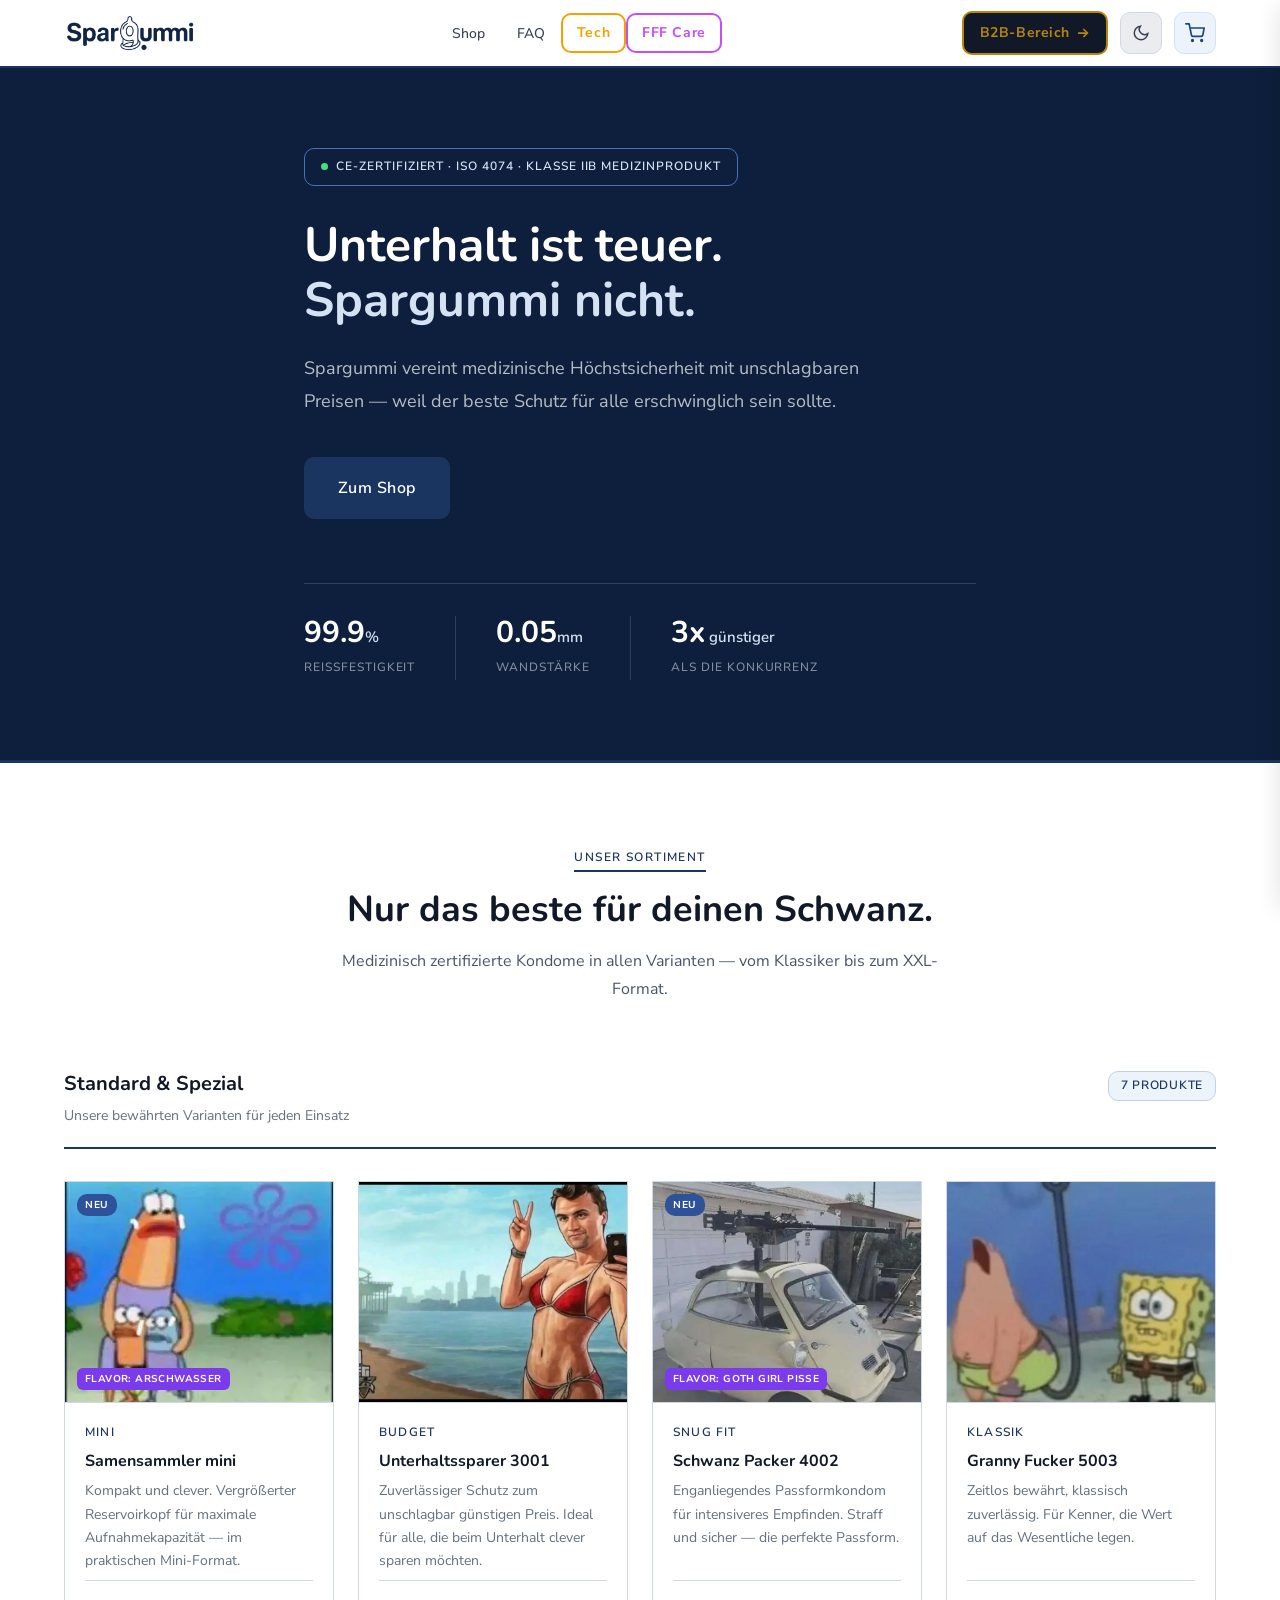
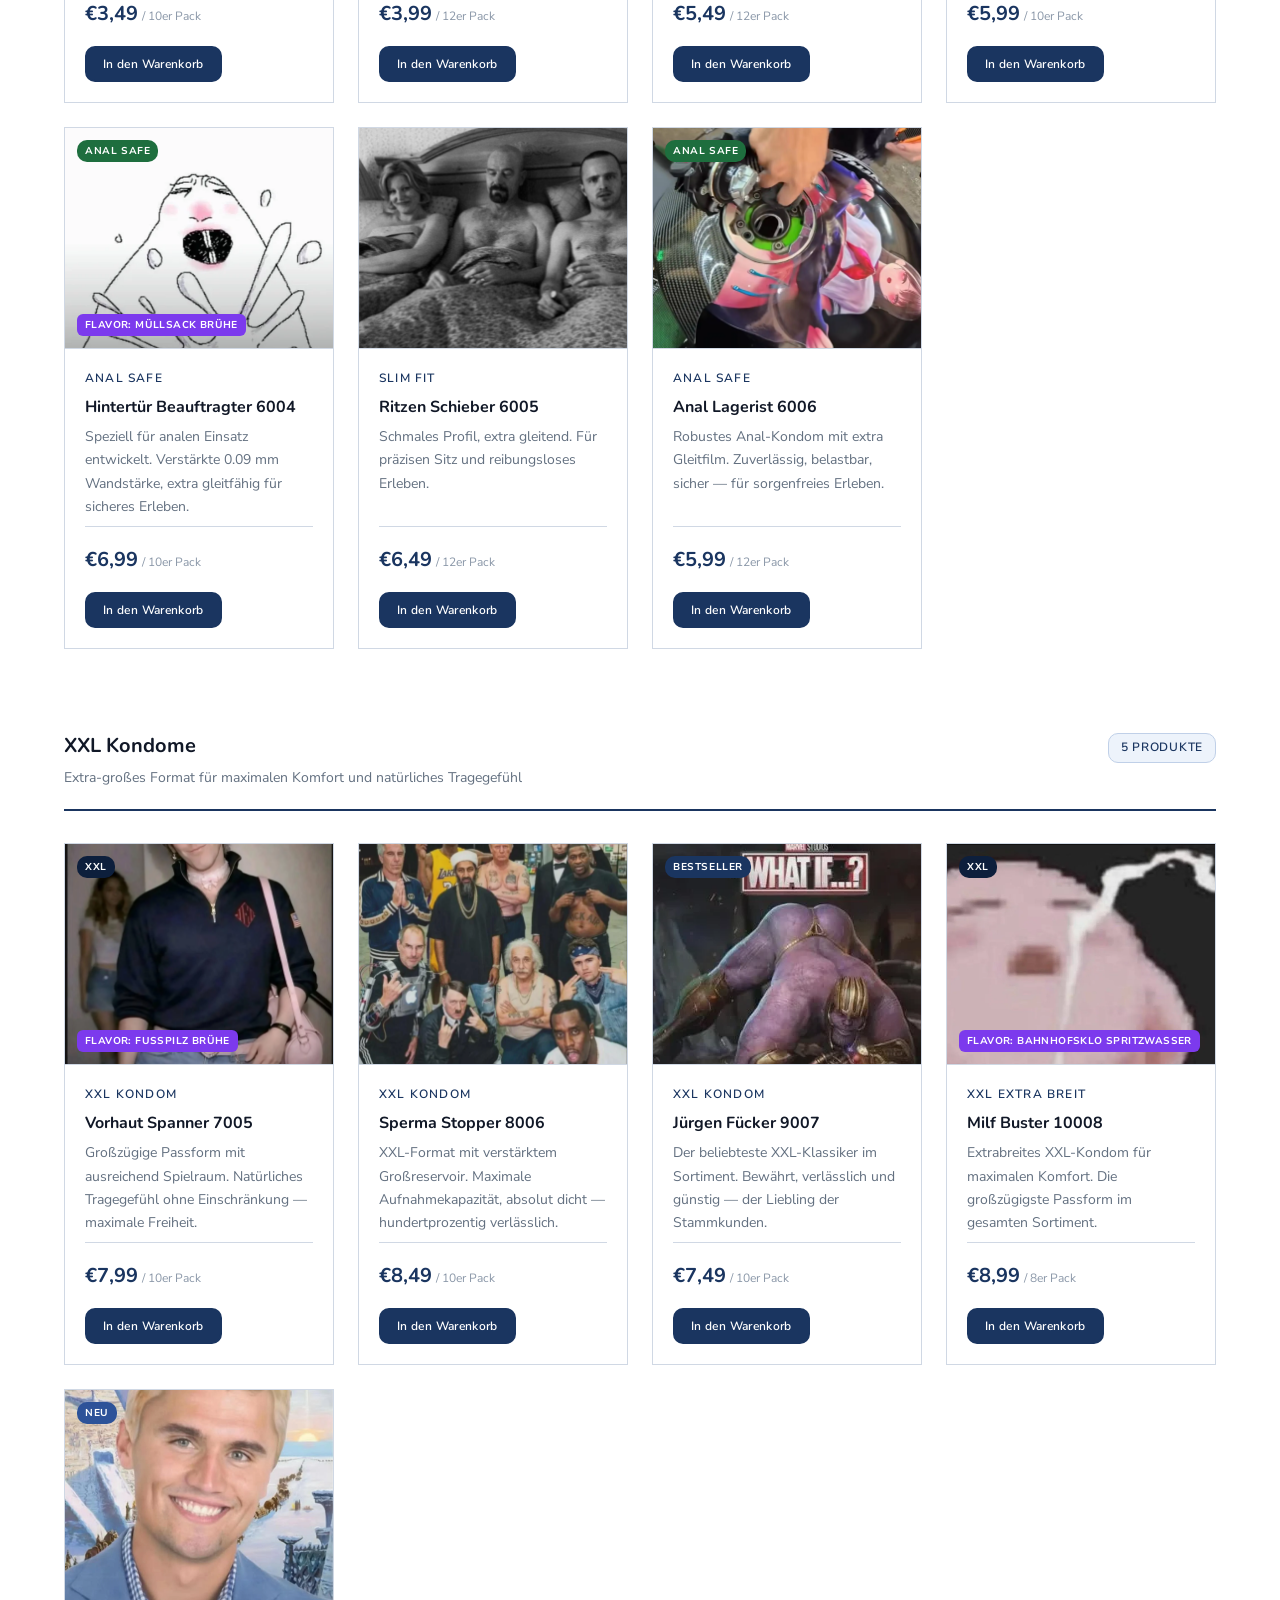
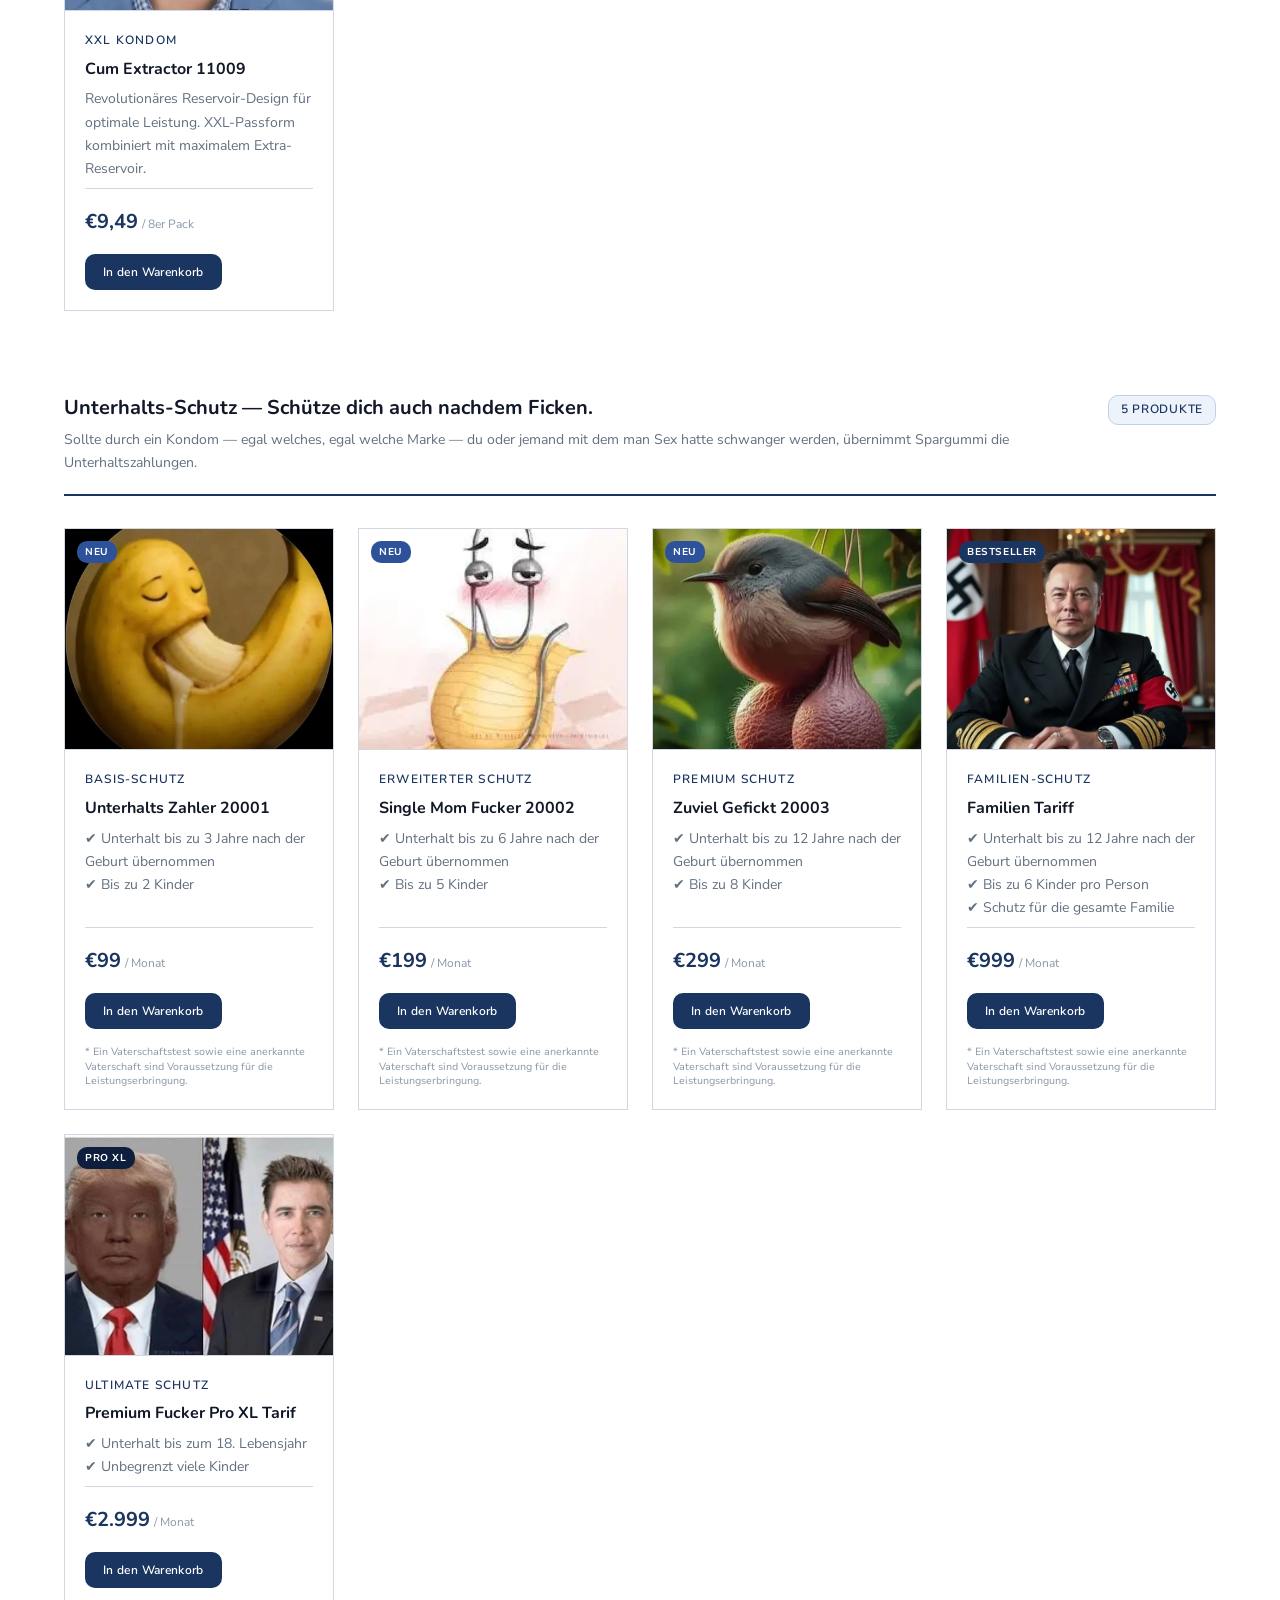
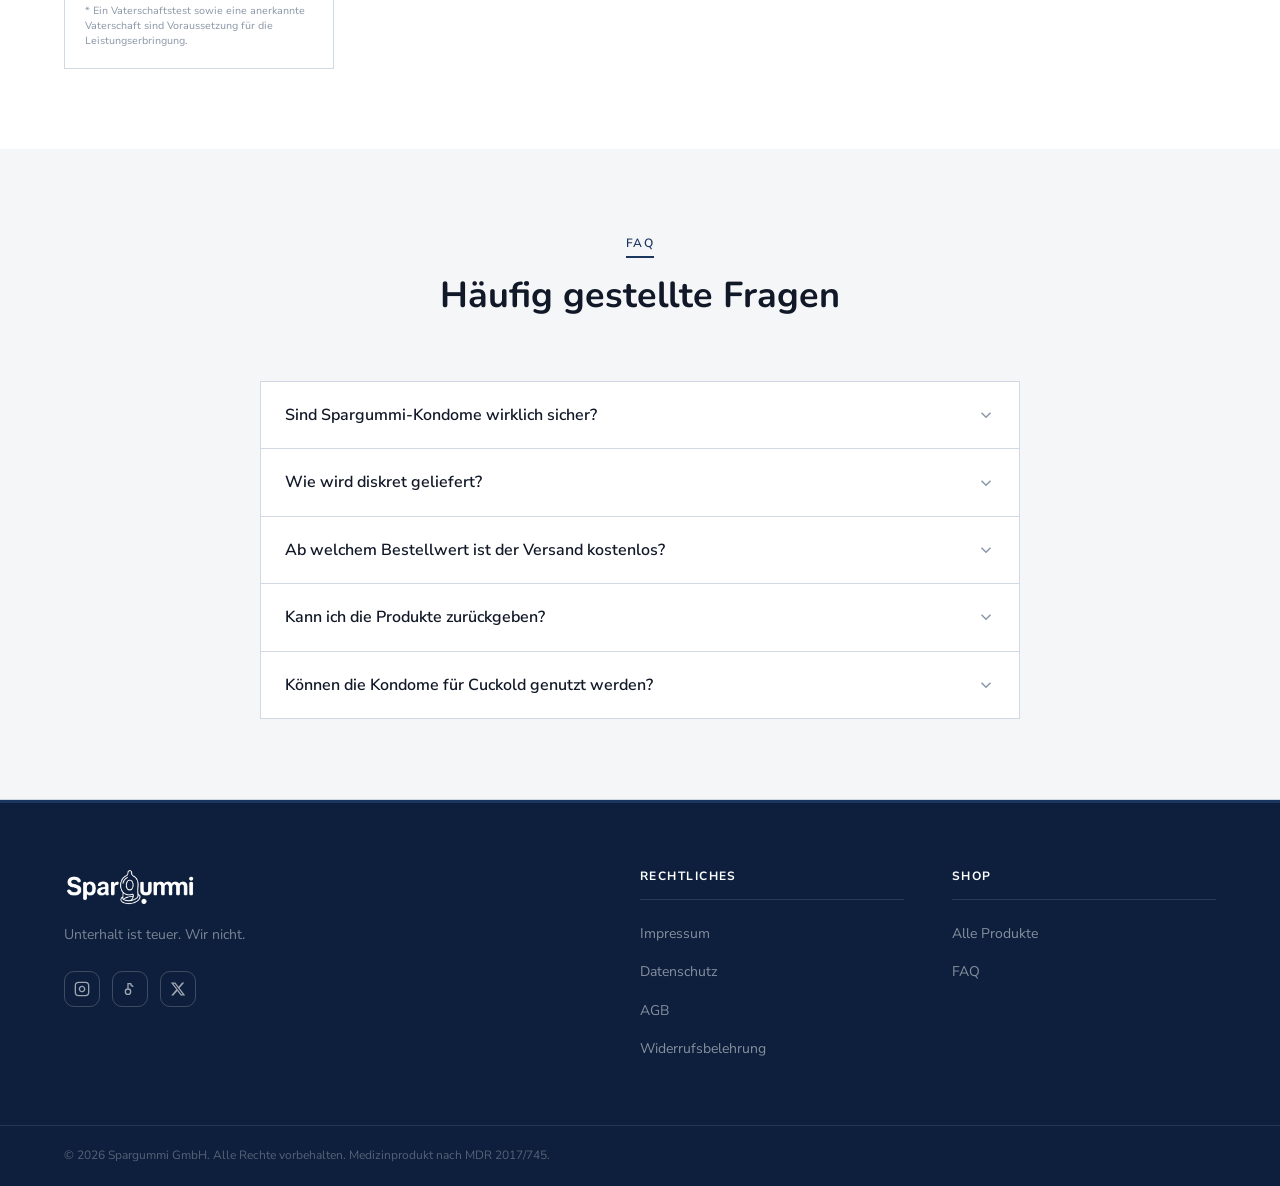
==== commit 79b1d02d: "Restyle nav buttons as outlined, remove emojis, fix tech hero bg - btn-care and btn-tech are now out" ====
--- a/index.html
+++ b/index.html
@@ -24,8 +24,8 @@
         <ul class="nav__list">
           <li><a href="#shop" class="nav__link">Shop</a></li>
           <li><a href="#faq" class="nav__link">FAQ</a></li>
-          <li><a href="/tech/" class="btn-tech">Tech ⚡</a></li>
-          <li><a href="/care/" class="btn-care">FFF Care 💦</a></li>
+          <li><a href="/tech/" class="btn-tech">Tech</a></li>
+          <li><a href="/care/" class="btn-care">FFF Care</a></li>
         </ul>
       </nav>
 
--- a/style.css
+++ b/style.css
@@ -1 +1 @@
-*,*::before,*::after{box-sizing: border-box;margin: 0;padding: 0;}:root{--navy-900: #0d1f3c;--navy-800: #1a3560;--navy-700: #1e4480;--navy-600: #1a3560;--navy-500: #2d5299;--navy-400: #4a72b8;--navy-100: #d4e2f4;--navy-50: #edf3fb;--red-700: #a81c2a;--red-600: #c0392b;--red-50: #fce9e9;--green-700: #1e6e3e;--green-600: #27ae60;--green-50: #e8f8ef;--white: #ffffff;--gray-50: #f5f6f8;--gray-100: #eaecf0;--gray-200: #d0d8e4;--gray-300: #b0bcc8;--gray-400: #8a97a8;--gray-500: #637080;--gray-600: #4a5568;--gray-700: #374151;--gray-800: #1f2937;--gray-900: #111827;--font-body: 'Nunito Sans','Nunito',system-ui,sans-serif;--font-heading: 'Nunito','Nunito Sans',system-ui,sans-serif;--font: var(--font-body);--text-xs: 0.75rem;--text-sm: 0.875rem;--text-base: 1rem;--text-lg: 1.125rem;--text-xl: 1.25rem;--text-2xl: 1.5rem;--text-3xl: 1.875rem;--text-4xl: 2.25rem;--text-5xl: 3rem;--space-1: 0.25rem;--space-2: 0.5rem;--space-3: 0.75rem;--space-4: 1rem;--space-5: 1.25rem;--space-6: 1.5rem;--space-8: 2rem;--space-10: 2.5rem;--space-12: 3rem;--space-16: 4rem;--space-20: 5rem;--space-24: 6rem;--radius-sm: 6px;--radius: 10px;--radius-lg: 14px;--radius-xl: 20px;--radius-full: 9999px;--shadow-sm: 0 1px 3px rgb(0 0 0 / .08);--shadow: 0 2px 6px rgb(0 0 0 / .1);--shadow-lg: 0 4px 14px rgb(0 0 0 / .1);--shadow-xl: 0 8px 24px rgb(0 0 0 / .12);--ease: ease;--ease-out: ease-out;--duration: 150ms;--duration-slow: 250ms;--header-h: 68px;--border: 1px solid var(--gray-200);}html{scroll-behavior: smooth;font-size: 16px;}body{font-family: var(--font-body);color: var(--gray-800);background: var(--white);line-height: 1.65;-webkit-font-smoothing: antialiased;}img{display: block;max-width: 100%;}a{text-decoration: none;color: inherit;}ul{list-style: none;}button{cursor: pointer;font-family: var(--font-body);}input,textarea{font-family: var(--font-body);}svg{display: block;}details summary{list-style: none;}details summary::-webkit-details-marker{display: none;}.container{width: 100%;max-width: 1200px;margin-inline: auto;padding-inline: var(--space-6);}.section-label{display: inline-block;font-size: var(--text-xs);font-weight: 600;letter-spacing: 0.12em;text-transform: uppercase;color: var(--navy-600);border-bottom: 2px solid var(--navy-600);padding-bottom: 2px;margin-bottom: var(--space-4);}.section-label--light{color: var(--navy-100);border-color: var(--navy-100);}.section-header{text-align: center;max-width: 640px;margin-inline: auto;margin-bottom: var(--space-16);}.section-title{font-family: var(--font-heading);font-size: clamp(var(--text-2xl),4vw,var(--text-4xl));font-weight: 700;line-height: 1.2;color: var(--gray-900);margin-bottom: var(--space-4);}.section-title--light{color: var(--white);}.section-sub{font-size: var(--text-base);color: var(--gray-600);line-height: 1.75;}.section-divider{width: 60px;height: 3px;background: var(--navy-600);margin-inline: auto;margin-bottom: var(--space-6);}.section-divider--left{margin-inline: 0;}.btn{display: inline-flex;align-items: center;justify-content: center;gap: var(--space-2);font-family: var(--font-body);font-size: var(--text-sm);font-weight: 600;letter-spacing: 0.03em;border-radius: var(--radius);padding: var(--space-3) var(--space-6);border: 2px solid transparent;transition: background var(--duration) var(--ease),color var(--duration) var(--ease),border-color var(--duration) var(--ease),box-shadow var(--duration) var(--ease);white-space: nowrap;}.btn:focus-visible{outline: 3px solid var(--navy-400);outline-offset: 2px;}.btn--primary{background: var(--navy-600);color: var(--white);border-color: var(--navy-600);}.btn--primary:hover{background: var(--navy-900);border-color: var(--navy-900);}.btn--ghost{background: transparent;color: var(--white);border-color: rgb(255 255 255 / .6);}.btn--ghost:hover{background: rgb(255 255 255 / .12);border-color: var(--white);}.btn--outline{background: transparent;color: var(--navy-600);border-color: var(--navy-600);}.btn--outline:hover{background: var(--navy-600);color: var(--white);}.btn--lg{padding: var(--space-4) var(--space-8);font-size: var(--text-base);}.btn--full{width: 100%;}.header{position: fixed;top: 0;left: 0;right: 0;z-index: 100;height: var(--header-h);background: var(--white);border-bottom: 2px solid var(--navy-600);transition: box-shadow var(--duration) var(--ease);}.header.scrolled{box-shadow: var(--shadow-lg);}.header__inner{display: flex;align-items: center;justify-content: space-between;height: 100%;gap: var(--space-8);}.logo{display: flex;align-items: center;flex-shrink: 0;}.logo__img{height: 40px;width: auto;display: block;}.logo__img--light{filter: brightness(0) invert(1);}.nav{display: flex;align-items: center;}.nav__list{display: flex;align-items: center;gap: 0;}.nav__link{font-size: var(--text-sm);font-weight: 500;color: var(--gray-700);padding: var(--space-2) var(--space-4);border-bottom: 2px solid transparent;transition: color var(--duration) var(--ease),border-color var(--duration) var(--ease);}.nav__link:hover{color: var(--navy-600);border-bottom-color: var(--navy-600);}.header__actions{display: flex;align-items: center;gap: var(--space-3);}.cart-btn{position: relative;display: flex;align-items: center;justify-content: center;width: 42px;height: 42px;border-radius: var(--radius);background: var(--navy-50);border: 1px solid var(--navy-100);color: var(--navy-700);transition: background var(--duration) var(--ease);}.cart-btn:hover{background: var(--navy-100);}.cart-btn.bump{animation: cartBump var(--duration-slow) var(--ease-out);}.cart-btn__icon{width: 20px;height: 20px;}.cart-btn__count{position: absolute;top: 3px;right: 3px;min-width: 18px;height: 18px;background: var(--red-600);color: var(--white);font-size: 10px;font-weight: 700;border-radius: var(--radius-full);display: flex;align-items: center;justify-content: center;padding: 0 4px;opacity: 0;transform: scale(0);transition: opacity var(--duration) var(--ease),transform var(--duration) var(--ease);}.cart-btn__count.visible{opacity: 1;transform: scale(1);}.hamburger{display: none;flex-direction: column;justify-content: center;gap: 5px;width: 42px;height: 42px;background: none;border: 1px solid var(--gray-200);border-radius: var(--radius);padding: var(--space-3);}.hamburger span{display: block;width: 100%;height: 2px;background: var(--gray-700);border-radius: 1px;transition: transform var(--duration) var(--ease),opacity var(--duration) var(--ease);}.hamburger.open span:nth-child(1){transform: translateY(7px) rotate(45deg);}.hamburger.open span:nth-child(2){opacity: 0;}.hamburger.open span:nth-child(3){transform: translateY(-7px) rotate(-45deg);}.hero{position: relative;background: var(--navy-900);padding-top: var(--header-h);border-bottom: 3px solid var(--navy-600);}.hero__bg-pattern{display: none;}.hero__content{position: relative;z-index: 1;padding-block: var(--space-20);max-width: 720px;}.hero__badge{display: inline-flex;align-items: center;gap: var(--space-2);font-size: var(--text-xs);font-weight: 600;letter-spacing: 0.08em;text-transform: uppercase;color: var(--navy-100);background: transparent;border: 1px solid var(--navy-400);padding: var(--space-2) var(--space-4);border-radius: var(--radius);margin-bottom: var(--space-8);}.badge--pulse{width: 7px;height: 7px;border-radius: 50%;background: #4ade80;}.hero__headline{font-family: var(--font-heading);font-size: clamp(var(--text-3xl),5vw,var(--text-5xl));font-weight: 700;line-height: 1.15;color: var(--white);margin-bottom: var(--space-6);}.hero__headline--accent{color: var(--navy-100);}.hero__sub{font-size: var(--text-lg);color: rgb(255 255 255 / .7);max-width: 560px;margin-bottom: var(--space-10);line-height: 1.8;}.hero__cta-group{display: flex;align-items: center;gap: var(--space-4);flex-wrap: wrap;margin-bottom: var(--space-16);}.hero__stats{display: flex;align-items: stretch;flex-wrap: wrap;border-top: 1px solid rgb(255 255 255 / .15);padding-top: var(--space-8);gap: 0;}.stat{text-align: left;padding-right: var(--space-10);}.stat__value{display: block;font-family: var(--font-heading);font-size: var(--text-3xl);font-weight: 700;color: var(--white);line-height: 1.1;margin-bottom: var(--space-1);}.stat__value small{font-size: 0.5em;font-weight: 600;font-family: var(--font-body);color: var(--navy-100);}.stat__label{font-size: var(--text-xs);color: rgb(255 255 255 / .5);font-weight: 500;text-transform: uppercase;letter-spacing: 0.08em;}.stat__divider{width: 1px;background: rgb(255 255 255 / .15);margin-right: var(--space-10);align-self: stretch;}.hero__scroll-hint{display: none;}.features{padding-block: var(--space-20);background: var(--gray-50);border-bottom: var(--border);}.features__grid{display: grid;grid-template-columns: repeat(auto-fit,minmax(240px,1fr));gap: 0;border: var(--border);}.feature-card{background: var(--white);padding: var(--space-8) var(--space-8) var(--space-8);border-right: var(--border);transition: background var(--duration) var(--ease);}.feature-card:last-child{border-right: none;}.feature-card:hover{background: var(--navy-50);}.feature-card__icon-wrap{width: 48px;height: 48px;border: 2px solid var(--navy-600);display: flex;align-items: center;justify-content: center;margin-bottom: var(--space-5);color: var(--navy-600);border-radius: var(--radius);}.feature-card__icon-wrap svg{width: 24px;height: 24px;}.feature-card__icon-wrap--blue{border-color: var(--navy-600);color: var(--navy-600);}.feature-card__icon-wrap--teal{border-color: var(--navy-500);color: var(--navy-500);}.feature-card__icon-wrap--green{border-color: var(--green-600);color: var(--green-600);}.feature-card__icon-wrap--purple{border-color: var(--gray-600);color: var(--gray-600);}.feature-card__title{font-family: var(--font-heading);font-size: var(--text-lg);font-weight: 700;color: var(--gray-900);margin-bottom: var(--space-3);}.feature-card__desc{font-size: var(--text-sm);color: var(--gray-600);line-height: 1.7;}.shop{padding-block: var(--space-20);background: var(--white);}.product-grid{display: grid;grid-template-columns: repeat(auto-fill,minmax(260px,1fr));gap: var(--space-6);}.product-card{background: var(--white);border: var(--border);overflow: hidden;display: flex;flex-direction: column;transition: box-shadow var(--duration) var(--ease),border-color var(--duration) var(--ease);}.product-card:hover{box-shadow: var(--shadow-lg);border-color: var(--navy-400);}.product-card__image-wrap{position: relative;}.product-card__image{height: 220px;background: var(--gray-100);overflow: hidden;}.product-card__image img{width: 100%;height: 100%;object-fit: cover;display: block;}.product-card__image--blue{background: var(--navy-50);}.product-card__image--teal{background: #f0fdfa;}.product-card__image--dark{background: var(--navy-900);}.product-card__image--green{background: #f0fdf4;}.product-card__image--purple{background: #faf5ff;}.product-card__badge{position: absolute;top: var(--space-3);left: var(--space-3);font-size: 10px;font-weight: 700;text-transform: uppercase;letter-spacing: 0.06em;padding: 3px var(--space-2);border-radius: var(--radius);background: var(--navy-600);color: var(--white);}.product-card__badge--new{background: var(--navy-500);}.product-card__badge--eco{background: var(--green-700);}.product-card__badge--anal{background: var(--green-700);}.product-card__badge--xxl{background: var(--navy-900);}.product-card__body{flex: 1;display: flex;flex-direction: column;padding: var(--space-5) var(--space-5);gap: var(--space-2);border-top: var(--border);}.product-card__category{font-size: var(--text-xs);font-weight: 600;text-transform: uppercase;letter-spacing: 0.1em;color: var(--navy-600);}.product-card__title{font-family: var(--font-heading);font-size: var(--text-base);font-weight: 700;color: var(--gray-900);line-height: 1.3;}.product-card__desc{font-size: var(--text-sm);color: var(--gray-500);line-height: 1.65;flex: 1;}.product-card__footer{display: flex;align-items: center;justify-content: space-between;gap: var(--space-4);flex-wrap: wrap;padding-top: var(--space-4);border-top: var(--border);margin-top: auto;}.product-card__pricing{display: flex;align-items: baseline;gap: var(--space-1);}.product-card__price{font-size: var(--text-xl);font-weight: 700;color: var(--navy-800);font-family: var(--font-heading);}.product-card__unit{font-size: var(--text-xs);color: var(--gray-400);}.add-to-cart{font-size: var(--text-xs);padding: var(--space-2) var(--space-4);border-radius: var(--radius);}.product-card__fine-print{font-size: 0.65rem;color: var(--gray-400);margin-top: var(--space-2);line-height: 1.4;}.flavor-badge--img{position: absolute;bottom: var(--space-3);left: var(--space-3);font-family: var(--font-body);font-size: 10px;font-weight: 700;text-transform: uppercase;letter-spacing: 0.04em;color: #fff;background: #7c3aed;padding: 3px 8px;border-radius: var(--radius-sm);white-space: nowrap;line-height: 1.6;z-index: 2;backdrop-filter: blur(2px);}.shop-category{margin-bottom: var(--space-20);}.shop-category:last-child{margin-bottom: 0;}.shop-category__header{display: flex;align-items: flex-start;justify-content: space-between;gap: var(--space-4);padding-bottom: var(--space-5);margin-bottom: var(--space-8);border-bottom: 2px solid var(--navy-600);}.shop-category__title{font-family: var(--font-heading);font-size: var(--text-xl);font-weight: 700;color: var(--gray-900);margin-bottom: var(--space-1);}.shop-category__desc{font-size: var(--text-sm);color: var(--gray-500);}.shop-category__badge{flex-shrink: 0;font-size: var(--text-xs);font-weight: 600;text-transform: uppercase;letter-spacing: 0.06em;color: var(--navy-600);border: 1px solid var(--navy-200,#c0d0e8);padding: var(--space-1) var(--space-3);border-radius: var(--radius);white-space: nowrap;margin-top: var(--space-1);background: var(--navy-50);}.trust{padding-block: var(--space-20);background: var(--navy-900);border-top: 3px solid var(--navy-600);border-bottom: 3px solid var(--navy-600);position: relative;}.trust::before{display: none;}.trust__inner{display: grid;grid-template-columns: 1fr 1fr;gap: var(--space-16);align-items: start;}.trust__content .section-header{text-align: left;margin-inline: 0;margin-bottom: var(--space-6);}.trust__desc{color: rgb(255 255 255 / .7);font-size: var(--text-base);line-height: 1.8;margin-bottom: var(--space-8);}.trust__list{display: flex;flex-direction: column;gap: var(--space-3);}.trust__item{display: flex;align-items: center;gap: var(--space-3);color: rgb(255 255 255 / .85);font-size: var(--text-sm);font-weight: 500;}.trust__item svg{width: 16px;height: 16px;color: #4ade80;flex-shrink: 0;}.trust__badges{display: grid;grid-template-columns: 1fr 1fr;gap: var(--space-4);}.trust-badge{background: rgb(255 255 255 / .05);border: 1px solid rgb(255 255 255 / .15);padding: var(--space-6);text-align: center;display: flex;flex-direction: column;align-items: center;gap: var(--space-3);transition: background var(--duration) var(--ease);}.trust-badge:hover{background: rgb(255 255 255 / .09);}.trust-badge__icon{width: 48px;height: 48px;border: 1px solid rgb(255 255 255 / .2);display: flex;align-items: center;justify-content: center;color: var(--navy-100);}.trust-badge__icon svg{width: 22px;height: 22px;}.trust-badge__label{font-size: var(--text-xs);font-weight: 600;color: rgb(255 255 255 / .8);text-transform: uppercase;letter-spacing: 0.08em;}.faq{padding-block: var(--space-20);background: var(--gray-50);border-bottom: var(--border);}.faq__list{max-width: 760px;margin-inline: auto;display: flex;flex-direction: column;gap: 0;border: var(--border);}.faq__item{background: var(--white);border-bottom: var(--border);}.faq__item:last-child{border-bottom: none;}.faq__item[open]{border-left: 3px solid var(--navy-600);}.faq__question{display: flex;align-items: center;justify-content: space-between;gap: var(--space-4);padding: var(--space-5) var(--space-6);font-size: var(--text-base);font-weight: 600;color: var(--gray-900);cursor: pointer;user-select: none;transition: color var(--duration) var(--ease);}.faq__item[open] .faq__question{color: var(--navy-700);}.faq__chevron{flex-shrink: 0;width: 18px;height: 18px;color: var(--gray-400);transition: transform var(--duration) var(--ease);}.faq__chevron svg{width: 100%;height: 100%;}.faq__item[open] .faq__chevron{transform: rotate(180deg);color: var(--navy-600);}.faq__answer{padding: 0 var(--space-6) var(--space-5);font-size: var(--text-sm);color: var(--gray-600);line-height: 1.75;}.contact{padding-block: var(--space-20);background: var(--white);}.contact__grid{display: grid;grid-template-columns: 1fr 1.5fr;gap: var(--space-16);align-items: start;}.contact__info{display: flex;flex-direction: column;gap: var(--space-6);}.contact__item{display: flex;align-items: flex-start;gap: var(--space-4);}.contact__item-icon{width: 40px;height: 40px;background: var(--navy-50);border: 1px solid var(--navy-100);color: var(--navy-600);display: flex;align-items: center;justify-content: center;flex-shrink: 0;border-radius: var(--radius);}.contact__item-icon svg{width: 18px;height: 18px;}.contact__item strong{display: block;font-weight: 700;color: var(--gray-900);margin-bottom: var(--space-1);}.contact__item p{font-size: var(--text-sm);color: var(--gray-600);}.contact__form{display: flex;flex-direction: column;gap: var(--space-5);}.form-group{display: flex;flex-direction: column;gap: var(--space-2);}.form-group label{font-size: var(--text-sm);font-weight: 600;color: var(--gray-700);}.form-group input,.form-group textarea{padding: var(--space-3) var(--space-4);font-size: var(--text-sm);color: var(--gray-900);background: var(--white);border: 1.5px solid var(--gray-200);border-radius: var(--radius);transition: border-color var(--duration) var(--ease);resize: vertical;}.form-group input::placeholder,.form-group textarea::placeholder{color: var(--gray-400);}.form-group input:focus,.form-group textarea:focus{outline: none;border-color: var(--navy-600);box-shadow: 0 0 0 3px rgb(26 53 96 / .1);}.form-feedback{font-size: var(--text-sm);font-weight: 500;padding: var(--space-3) var(--space-4);border-radius: var(--radius);display: none;}.form-feedback.success{display: block;background: var(--green-50);color: var(--green-700);border-left: 3px solid var(--green-600);}.form-feedback.error{display: block;background: var(--red-50);color: var(--red-700);border-left: 3px solid var(--red-600);}.footer{background: var(--navy-900);color: rgb(255 255 255 / .7);border-top: 3px solid var(--navy-600);}.footer__inner{display: grid;grid-template-columns: 2fr 1fr 1fr;gap: var(--space-12);padding-block: var(--space-16);}.footer__brand .logo{margin-bottom: var(--space-4);}.footer__tagline{font-size: var(--text-sm);color: rgb(255 255 255 / .45);margin-bottom: var(--space-6);line-height: 1.7;}.footer__social{display: flex;gap: var(--space-3);}.social-link{width: 36px;height: 36px;background: transparent;border: 1px solid rgb(255 255 255 / .2);border-radius: var(--radius);display: flex;align-items: center;justify-content: center;color: rgb(255 255 255 / .6);transition: background var(--duration) var(--ease),color var(--duration) var(--ease),border-color var(--duration) var(--ease);}.social-link svg{width: 16px;height: 16px;}.social-link:hover{background: var(--navy-600);color: var(--white);border-color: var(--navy-600);}.footer__heading{font-size: var(--text-xs);font-weight: 700;text-transform: uppercase;letter-spacing: 0.12em;color: var(--white);margin-bottom: var(--space-5);padding-bottom: var(--space-3);border-bottom: 1px solid rgb(255 255 255 / .12);}.footer__links{display: flex;flex-direction: column;gap: var(--space-3);}.footer__link{font-size: var(--text-sm);color: rgb(255 255 255 / .5);transition: color var(--duration) var(--ease);}.footer__link:hover{color: var(--white);}.footer__bottom{border-top: 1px solid rgb(255 255 255 / .1);padding-block: var(--space-5);font-size: var(--text-xs);color: rgb(255 255 255 / .3);}.cart-overlay{position: fixed;inset: 0;background: rgb(0 0 0 / .55);z-index: 200;opacity: 0;pointer-events: none;transition: opacity var(--duration-slow) var(--ease);}.cart-overlay.open{opacity: 1;pointer-events: all;}.cart-drawer{position: fixed;top: 0;right: 0;height: 100svh;width: 100%;max-width: 420px;background: var(--white);z-index: 210;display: flex;flex-direction: column;transform: translateX(100%);transition: transform var(--duration-slow) var(--ease-out);box-shadow: var(--shadow-xl);border-left: 2px solid var(--navy-600);}.cart-drawer.open{transform: translateX(0);}.cart-drawer__header{display: flex;align-items: center;justify-content: space-between;padding: var(--space-5) var(--space-6);border-bottom: 2px solid var(--navy-600);}.cart-drawer__title{font-family: var(--font-heading);font-size: var(--text-xl);font-weight: 700;color: var(--gray-900);}.cart-drawer__close{width: 34px;height: 34px;background: var(--gray-100);border: 1px solid var(--gray-200);border-radius: var(--radius);display: flex;align-items: center;justify-content: center;color: var(--gray-600);transition: background var(--duration) var(--ease);}.cart-drawer__close:hover{background: var(--gray-200);}.cart-drawer__close svg{width: 16px;height: 16px;}.cart-drawer__items{flex: 1;overflow-y: auto;padding: var(--space-4);display: flex;flex-direction: column;gap: var(--space-3);}.cart-empty{display: flex;flex-direction: column;align-items: center;justify-content: center;height: 100%;gap: var(--space-4);color: var(--gray-400);text-align: center;padding: var(--space-8);}.cart-empty svg{width: 48px;height: 48px;}.cart-empty p{font-size: var(--text-sm);color: var(--gray-500);}.cart-item{display: flex;align-items: center;gap: var(--space-4);padding: var(--space-4);background: var(--gray-50);border: var(--border);border-radius: var(--radius);animation: slideIn 0.2s var(--ease-out);}.cart-item__info{flex: 1;min-width: 0;}.cart-item__name{font-size: var(--text-sm);font-weight: 700;color: var(--gray-900);white-space: nowrap;overflow: hidden;text-overflow: ellipsis;}.cart-item__price{font-size: var(--text-sm);color: var(--navy-700);font-weight: 700;}.cart-item__qty{display: flex;align-items: center;gap: var(--space-2);}.cart-item__qty-btn{width: 26px;height: 26px;background: var(--white);border: 1px solid var(--gray-200);border-radius: var(--radius);display: flex;align-items: center;justify-content: center;font-size: var(--text-base);font-weight: 700;color: var(--gray-700);transition: background var(--duration) var(--ease);}.cart-item__qty-btn:hover{background: var(--gray-100);}.cart-item__qty-num{font-size: var(--text-sm);font-weight: 700;min-width: 20px;text-align: center;}.cart-drawer__footer{padding: var(--space-5) var(--space-6);border-top: 2px solid var(--navy-600);display: flex;flex-direction: column;gap: var(--space-4);}.cart-drawer__total{display: flex;justify-content: space-between;align-items: center;font-size: var(--text-lg);font-weight: 700;color: var(--gray-900);}.cart-drawer__note{font-size: var(--text-xs);color: var(--gray-400);text-align: center;}.toast-container{position: fixed;bottom: var(--space-6);right: var(--space-6);z-index: 300;display: flex;flex-direction: column;gap: var(--space-3);pointer-events: none;}.toast{background: var(--navy-900);color: var(--white);font-size: var(--text-sm);font-weight: 500;padding: var(--space-3) var(--space-5);border-radius: var(--radius);border-left: 3px solid #4ade80;box-shadow: var(--shadow-xl);display: flex;align-items: center;gap: var(--space-3);animation: toastIn 0.25s var(--ease-out);pointer-events: all;max-width: 320px;}.toast svg{width: 16px;height: 16px;color: #4ade80;flex-shrink: 0;}.toast.toast--out{animation: toastOut 0.2s var(--ease) forwards;}@keyframes cartBump{0%{transform: scale(1);}30%{transform: scale(1.2);}60%{transform: scale(0.95);}100%{transform: scale(1);}}@keyframes slideIn{from{opacity: 0;transform: translateX(10px);}to{opacity: 1;transform: translateX(0);}}@keyframes toastIn{from{opacity: 0;transform: translateY(12px);}to{opacity: 1;transform: translateY(0);}}@keyframes toastOut{from{opacity: 1;transform: translateY(0);}to{opacity: 0;transform: translateY(6px);}}.reveal{opacity: 0;transform: translateY(20px);transition: opacity 0.5s var(--ease-out),transform 0.5s var(--ease-out);}.reveal.revealed{opacity: 1;transform: translateY(0);}@media (max-width: 1024px){.trust__inner{grid-template-columns: 1fr;gap: var(--space-10);}.trust__badges{grid-template-columns: repeat(4,1fr);}.contact__grid{grid-template-columns: 1fr;gap: var(--space-10);}.footer__inner{grid-template-columns: 1fr 1fr;gap: var(--space-8);}}@media (max-width: 768px){:root{--header-h: 60px;}.nav{position: fixed;top: var(--header-h);left: 0;right: 0;background: var(--white);border-bottom: 2px solid var(--navy-600);padding: var(--space-3);transform: translateY(-110%);opacity: 0;transition: transform var(--duration-slow) var(--ease),opacity var(--duration-slow) var(--ease);box-shadow: var(--shadow-lg);}.nav.nav--open{transform: translateY(0);opacity: 1;}.nav__list{flex-direction: column;align-items: stretch;gap: 0;}.nav__link{padding: var(--space-3) var(--space-4);display: block;font-size: var(--text-base);border-bottom: 1px solid var(--gray-100);border-left: none;}.hamburger{display: flex;}.hero__cta-group{flex-direction: column;align-items: flex-start;}.hero__stats{gap: 0;}.stat{padding-right: var(--space-6);padding-bottom: 0;}.stat__divider{display: none;}.features{padding-block: var(--space-16);}.features__grid{grid-template-columns: 1fr 1fr;}.feature-card{border-right: none;border-bottom: var(--border);}.feature-card:last-child{border-bottom: none;}.shop{padding-block: var(--space-16);}.product-grid{grid-template-columns: 1fr 1fr;}.trust{padding-block: var(--space-16);}.trust__badges{grid-template-columns: repeat(2,1fr);}.faq{padding-block: var(--space-16);}.contact{padding-block: var(--space-16);}.footer__inner{grid-template-columns: 1fr 1fr;padding-block: var(--space-10);gap: var(--space-8);}.footer__brand{grid-column: 1 / -1;}}@media (max-width: 560px){.container{padding-inline: var(--space-4);}.hero__content{padding-block: var(--space-12);}.features__grid{grid-template-columns: 1fr;}.product-grid{grid-template-columns: 1fr;}.section-header{margin-bottom: var(--space-10);}.trust__badges{grid-template-columns: repeat(2,1fr);}.cart-drawer{max-width: 100%;}.toast-container{left: var(--space-4);right: var(--space-4);}.toast{max-width: 100%;}.footer__inner{grid-template-columns: 1fr;}}.theme-toggle{display: flex;align-items: center;justify-content: center;width: 42px;height: 42px;border-radius: var(--radius);background: var(--gray-100);border: 1px solid var(--gray-200);color: var(--gray-700);transition: background var(--duration) var(--ease),color var(--duration) var(--ease);}.theme-toggle:hover{background: var(--gray-200);}.theme-toggle svg{width: 18px;height: 18px;}.theme-toggle__sun{display: none;}.theme-toggle__moon{display: block;}[data-theme="dark"] .theme-toggle__sun{display: block;}[data-theme="dark"] .theme-toggle__moon{display: none;}[data-theme="dark"] .theme-toggle{background: var(--gray-100);border-color: var(--gray-200);color: var(--gray-700);}[data-theme="dark"]{--white: #0f172a;--gray-50: #1e293b;--gray-100: #263347;--gray-200: #334155;--gray-300: #475569;--gray-400: #64748b;--gray-500: #94a3b8;--gray-600: #b0bcc8;--gray-700: #cbd5e1;--gray-800: #e2e8f0;--gray-900: #f1f5f9;--border: 1px solid #334155;--navy-50: #1a2a48;--navy-100: #243655;}[data-theme="dark"] .header{background: #1e293b;}[data-theme="dark"] .logo__img{filter: brightness(0) invert(1);}[data-theme="dark"] .hero{background: #060e1c;}[data-theme="dark"] .features{background: #1e293b;}[data-theme="dark"] .feature-card{background: #263347;}[data-theme="dark"] .feature-card:hover{background: #2d3f5a;}[data-theme="dark"] .shop{background: #0f172a;}[data-theme="dark"] .product-card{background: #1e293b;}[data-theme="dark"] .product-card__body{border-top-color: #334155;}[data-theme="dark"] .product-card__footer{border-top-color: #334155;}[data-theme="dark"] .faq{background: #1e293b;}[data-theme="dark"] .faq__item{background: #263347;}[data-theme="dark"] .cart-drawer,[data-theme="dark"] .cart-item{background: #1e293b;}[data-theme="dark"] .cart-empty{background: transparent;}[data-theme="dark"] .cart-item{background: #263347;}[data-theme="dark"] .nav{background: #1e293b;}@media (prefers-reduced-motion: reduce){*,*::before,*::after{animation-duration: 0.01ms !important;transition-duration: 0.01ms !important;}html{scroll-behavior: auto;}}.btn-b2b{display:inline-flex;align-items:center;gap:6px;font-family:var(--font-body);font-size:var(--text-sm);font-weight:700;letter-spacing:.04em;color:#b8860b;background:#111827;border:2px solid #b8860b;padding:8px 16px;border-radius:var(--radius);transition:transform var(--duration-slow) var(--ease-out);white-space:nowrap;}@media (hover:hover){.btn-b2b:hover{transform:scale(1.06);}}@media(max-width:640px){.btn-b2b span{display:none;}}.btn-care{display:inline-flex;align-items:center;gap:6px;font-family:var(--font-body);font-size:var(--text-sm);font-weight:700;letter-spacing:.04em;color:#fff;background:linear-gradient(135deg,#ff6b9d,#c44dff);border:2px solid transparent;padding:8px 16px;border-radius:var(--radius);transition:transform var(--duration-slow) var(--ease-out),box-shadow var(--duration-slow) var(--ease-out);white-space:nowrap;}@media (hover:hover){.btn-care:hover{transform:scale(1.06);box-shadow:0 4px 16px rgba(196,77,255,.4);}}.btn-tech{display:inline-flex;align-items:center;gap:6px;font-family:var(--font-body);font-size:var(--text-sm);font-weight:700;letter-spacing:.04em;color:#111827;background:linear-gradient(135deg,#ffd60a,#f4a100);border:2px solid transparent;padding:8px 16px;border-radius:var(--radius);transition:transform var(--duration-slow) var(--ease-out),box-shadow var(--duration-slow) var(--ease-out);white-space:nowrap;}@media (hover:hover){.btn-tech:hover{transform:scale(1.06);box-shadow:0 4px 16px rgba(244,161,0,.45);}}
+*,*::before,*::after{box-sizing: border-box;margin: 0;padding: 0;}:root{--navy-900: #0d1f3c;--navy-800: #1a3560;--navy-700: #1e4480;--navy-600: #1a3560;--navy-500: #2d5299;--navy-400: #4a72b8;--navy-100: #d4e2f4;--navy-50: #edf3fb;--red-700: #a81c2a;--red-600: #c0392b;--red-50: #fce9e9;--green-700: #1e6e3e;--green-600: #27ae60;--green-50: #e8f8ef;--white: #ffffff;--gray-50: #f5f6f8;--gray-100: #eaecf0;--gray-200: #d0d8e4;--gray-300: #b0bcc8;--gray-400: #8a97a8;--gray-500: #637080;--gray-600: #4a5568;--gray-700: #374151;--gray-800: #1f2937;--gray-900: #111827;--font-body: 'Nunito Sans','Nunito',system-ui,sans-serif;--font-heading: 'Nunito','Nunito Sans',system-ui,sans-serif;--font: var(--font-body);--text-xs: 0.75rem;--text-sm: 0.875rem;--text-base: 1rem;--text-lg: 1.125rem;--text-xl: 1.25rem;--text-2xl: 1.5rem;--text-3xl: 1.875rem;--text-4xl: 2.25rem;--text-5xl: 3rem;--space-1: 0.25rem;--space-2: 0.5rem;--space-3: 0.75rem;--space-4: 1rem;--space-5: 1.25rem;--space-6: 1.5rem;--space-8: 2rem;--space-10: 2.5rem;--space-12: 3rem;--space-16: 4rem;--space-20: 5rem;--space-24: 6rem;--radius-sm: 6px;--radius: 10px;--radius-lg: 14px;--radius-xl: 20px;--radius-full: 9999px;--shadow-sm: 0 1px 3px rgb(0 0 0 / .08);--shadow: 0 2px 6px rgb(0 0 0 / .1);--shadow-lg: 0 4px 14px rgb(0 0 0 / .1);--shadow-xl: 0 8px 24px rgb(0 0 0 / .12);--ease: ease;--ease-out: ease-out;--duration: 150ms;--duration-slow: 250ms;--header-h: 68px;--border: 1px solid var(--gray-200);}html{scroll-behavior: smooth;font-size: 16px;}body{font-family: var(--font-body);color: var(--gray-800);background: var(--white);line-height: 1.65;-webkit-font-smoothing: antialiased;}img{display: block;max-width: 100%;}a{text-decoration: none;color: inherit;}ul{list-style: none;}button{cursor: pointer;font-family: var(--font-body);}input,textarea{font-family: var(--font-body);}svg{display: block;}details summary{list-style: none;}details summary::-webkit-details-marker{display: none;}.container{width: 100%;max-width: 1200px;margin-inline: auto;padding-inline: var(--space-6);}.section-label{display: inline-block;font-size: var(--text-xs);font-weight: 600;letter-spacing: 0.12em;text-transform: uppercase;color: var(--navy-600);border-bottom: 2px solid var(--navy-600);padding-bottom: 2px;margin-bottom: var(--space-4);}.section-label--light{color: var(--navy-100);border-color: var(--navy-100);}.section-header{text-align: center;max-width: 640px;margin-inline: auto;margin-bottom: var(--space-16);}.section-title{font-family: var(--font-heading);font-size: clamp(var(--text-2xl),4vw,var(--text-4xl));font-weight: 700;line-height: 1.2;color: var(--gray-900);margin-bottom: var(--space-4);}.section-title--light{color: var(--white);}.section-sub{font-size: var(--text-base);color: var(--gray-600);line-height: 1.75;}.section-divider{width: 60px;height: 3px;background: var(--navy-600);margin-inline: auto;margin-bottom: var(--space-6);}.section-divider--left{margin-inline: 0;}.btn{display: inline-flex;align-items: center;justify-content: center;gap: var(--space-2);font-family: var(--font-body);font-size: var(--text-sm);font-weight: 600;letter-spacing: 0.03em;border-radius: var(--radius);padding: var(--space-3) var(--space-6);border: 2px solid transparent;transition: background var(--duration) var(--ease),color var(--duration) var(--ease),border-color var(--duration) var(--ease),box-shadow var(--duration) var(--ease);white-space: nowrap;}.btn:focus-visible{outline: 3px solid var(--navy-400);outline-offset: 2px;}.btn--primary{background: var(--navy-600);color: var(--white);border-color: var(--navy-600);}.btn--primary:hover{background: var(--navy-900);border-color: var(--navy-900);}.btn--ghost{background: transparent;color: var(--white);border-color: rgb(255 255 255 / .6);}.btn--ghost:hover{background: rgb(255 255 255 / .12);border-color: var(--white);}.btn--outline{background: transparent;color: var(--navy-600);border-color: var(--navy-600);}.btn--outline:hover{background: var(--navy-600);color: var(--white);}.btn--lg{padding: var(--space-4) var(--space-8);font-size: var(--text-base);}.btn--full{width: 100%;}.header{position: fixed;top: 0;left: 0;right: 0;z-index: 100;height: var(--header-h);background: var(--white);border-bottom: 2px solid var(--navy-600);transition: box-shadow var(--duration) var(--ease);}.header.scrolled{box-shadow: var(--shadow-lg);}.header__inner{display: flex;align-items: center;justify-content: space-between;height: 100%;gap: var(--space-8);}.logo{display: flex;align-items: center;flex-shrink: 0;}.logo__img{height: 40px;width: auto;display: block;}.logo__img--light{filter: brightness(0) invert(1);}.nav{display: flex;align-items: center;}.nav__list{display: flex;align-items: center;gap: 0;}.nav__link{font-size: var(--text-sm);font-weight: 500;color: var(--gray-700);padding: var(--space-2) var(--space-4);border-bottom: 2px solid transparent;transition: color var(--duration) var(--ease),border-color var(--duration) var(--ease);}.nav__link:hover{color: var(--navy-600);border-bottom-color: var(--navy-600);}.header__actions{display: flex;align-items: center;gap: var(--space-3);}.cart-btn{position: relative;display: flex;align-items: center;justify-content: center;width: 42px;height: 42px;border-radius: var(--radius);background: var(--navy-50);border: 1px solid var(--navy-100);color: var(--navy-700);transition: background var(--duration) var(--ease);}.cart-btn:hover{background: var(--navy-100);}.cart-btn.bump{animation: cartBump var(--duration-slow) var(--ease-out);}.cart-btn__icon{width: 20px;height: 20px;}.cart-btn__count{position: absolute;top: 3px;right: 3px;min-width: 18px;height: 18px;background: var(--red-600);color: var(--white);font-size: 10px;font-weight: 700;border-radius: var(--radius-full);display: flex;align-items: center;justify-content: center;padding: 0 4px;opacity: 0;transform: scale(0);transition: opacity var(--duration) var(--ease),transform var(--duration) var(--ease);}.cart-btn__count.visible{opacity: 1;transform: scale(1);}.hamburger{display: none;flex-direction: column;justify-content: center;gap: 5px;width: 42px;height: 42px;background: none;border: 1px solid var(--gray-200);border-radius: var(--radius);padding: var(--space-3);}.hamburger span{display: block;width: 100%;height: 2px;background: var(--gray-700);border-radius: 1px;transition: transform var(--duration) var(--ease),opacity var(--duration) var(--ease);}.hamburger.open span:nth-child(1){transform: translateY(7px) rotate(45deg);}.hamburger.open span:nth-child(2){opacity: 0;}.hamburger.open span:nth-child(3){transform: translateY(-7px) rotate(-45deg);}.hero{position: relative;background: var(--navy-900);padding-top: var(--header-h);border-bottom: 3px solid var(--navy-600);}.hero__bg-pattern{display: none;}.hero__content{position: relative;z-index: 1;padding-block: var(--space-20);max-width: 720px;}.hero__badge{display: inline-flex;align-items: center;gap: var(--space-2);font-size: var(--text-xs);font-weight: 600;letter-spacing: 0.08em;text-transform: uppercase;color: var(--navy-100);background: transparent;border: 1px solid var(--navy-400);padding: var(--space-2) var(--space-4);border-radius: var(--radius);margin-bottom: var(--space-8);}.badge--pulse{width: 7px;height: 7px;border-radius: 50%;background: #4ade80;}.hero__headline{font-family: var(--font-heading);font-size: clamp(var(--text-3xl),5vw,var(--text-5xl));font-weight: 700;line-height: 1.15;color: var(--white);margin-bottom: var(--space-6);}.hero__headline--accent{color: var(--navy-100);}.hero__sub{font-size: var(--text-lg);color: rgb(255 255 255 / .7);max-width: 560px;margin-bottom: var(--space-10);line-height: 1.8;}.hero__cta-group{display: flex;align-items: center;gap: var(--space-4);flex-wrap: wrap;margin-bottom: var(--space-16);}.hero__stats{display: flex;align-items: stretch;flex-wrap: wrap;border-top: 1px solid rgb(255 255 255 / .15);padding-top: var(--space-8);gap: 0;}.stat{text-align: left;padding-right: var(--space-10);}.stat__value{display: block;font-family: var(--font-heading);font-size: var(--text-3xl);font-weight: 700;color: var(--white);line-height: 1.1;margin-bottom: var(--space-1);}.stat__value small{font-size: 0.5em;font-weight: 600;font-family: var(--font-body);color: var(--navy-100);}.stat__label{font-size: var(--text-xs);color: rgb(255 255 255 / .5);font-weight: 500;text-transform: uppercase;letter-spacing: 0.08em;}.stat__divider{width: 1px;background: rgb(255 255 255 / .15);margin-right: var(--space-10);align-self: stretch;}.hero__scroll-hint{display: none;}.features{padding-block: var(--space-20);background: var(--gray-50);border-bottom: var(--border);}.features__grid{display: grid;grid-template-columns: repeat(auto-fit,minmax(240px,1fr));gap: 0;border: var(--border);}.feature-card{background: var(--white);padding: var(--space-8) var(--space-8) var(--space-8);border-right: var(--border);transition: background var(--duration) var(--ease);}.feature-card:last-child{border-right: none;}.feature-card:hover{background: var(--navy-50);}.feature-card__icon-wrap{width: 48px;height: 48px;border: 2px solid var(--navy-600);display: flex;align-items: center;justify-content: center;margin-bottom: var(--space-5);color: var(--navy-600);border-radius: var(--radius);}.feature-card__icon-wrap svg{width: 24px;height: 24px;}.feature-card__icon-wrap--blue{border-color: var(--navy-600);color: var(--navy-600);}.feature-card__icon-wrap--teal{border-color: var(--navy-500);color: var(--navy-500);}.feature-card__icon-wrap--green{border-color: var(--green-600);color: var(--green-600);}.feature-card__icon-wrap--purple{border-color: var(--gray-600);color: var(--gray-600);}.feature-card__title{font-family: var(--font-heading);font-size: var(--text-lg);font-weight: 700;color: var(--gray-900);margin-bottom: var(--space-3);}.feature-card__desc{font-size: var(--text-sm);color: var(--gray-600);line-height: 1.7;}.shop{padding-block: var(--space-20);background: var(--white);}.product-grid{display: grid;grid-template-columns: repeat(auto-fill,minmax(260px,1fr));gap: var(--space-6);}.product-card{background: var(--white);border: var(--border);overflow: hidden;display: flex;flex-direction: column;transition: box-shadow var(--duration) var(--ease),border-color var(--duration) var(--ease);}.product-card:hover{box-shadow: var(--shadow-lg);border-color: var(--navy-400);}.product-card__image-wrap{position: relative;}.product-card__image{height: 220px;background: var(--gray-100);overflow: hidden;}.product-card__image img{width: 100%;height: 100%;object-fit: cover;display: block;}.product-card__image--blue{background: var(--navy-50);}.product-card__image--teal{background: #f0fdfa;}.product-card__image--dark{background: var(--navy-900);}.product-card__image--green{background: #f0fdf4;}.product-card__image--purple{background: #faf5ff;}.product-card__badge{position: absolute;top: var(--space-3);left: var(--space-3);font-size: 10px;font-weight: 700;text-transform: uppercase;letter-spacing: 0.06em;padding: 3px var(--space-2);border-radius: var(--radius);background: var(--navy-600);color: var(--white);}.product-card__badge--new{background: var(--navy-500);}.product-card__badge--eco{background: var(--green-700);}.product-card__badge--anal{background: var(--green-700);}.product-card__badge--xxl{background: var(--navy-900);}.product-card__body{flex: 1;display: flex;flex-direction: column;padding: var(--space-5) var(--space-5);gap: var(--space-2);border-top: var(--border);}.product-card__category{font-size: var(--text-xs);font-weight: 600;text-transform: uppercase;letter-spacing: 0.1em;color: var(--navy-600);}.product-card__title{font-family: var(--font-heading);font-size: var(--text-base);font-weight: 700;color: var(--gray-900);line-height: 1.3;}.product-card__desc{font-size: var(--text-sm);color: var(--gray-500);line-height: 1.65;flex: 1;}.product-card__footer{display: flex;align-items: center;justify-content: space-between;gap: var(--space-4);flex-wrap: wrap;padding-top: var(--space-4);border-top: var(--border);margin-top: auto;}.product-card__pricing{display: flex;align-items: baseline;gap: var(--space-1);}.product-card__price{font-size: var(--text-xl);font-weight: 700;color: var(--navy-800);font-family: var(--font-heading);}.product-card__unit{font-size: var(--text-xs);color: var(--gray-400);}.add-to-cart{font-size: var(--text-xs);padding: var(--space-2) var(--space-4);border-radius: var(--radius);}.product-card__fine-print{font-size: 0.65rem;color: var(--gray-400);margin-top: var(--space-2);line-height: 1.4;}.flavor-badge--img{position: absolute;bottom: var(--space-3);left: var(--space-3);font-family: var(--font-body);font-size: 10px;font-weight: 700;text-transform: uppercase;letter-spacing: 0.04em;color: #fff;background: #7c3aed;padding: 3px 8px;border-radius: var(--radius-sm);white-space: nowrap;line-height: 1.6;z-index: 2;backdrop-filter: blur(2px);}.shop-category{margin-bottom: var(--space-20);}.shop-category:last-child{margin-bottom: 0;}.shop-category__header{display: flex;align-items: flex-start;justify-content: space-between;gap: var(--space-4);padding-bottom: var(--space-5);margin-bottom: var(--space-8);border-bottom: 2px solid var(--navy-600);}.shop-category__title{font-family: var(--font-heading);font-size: var(--text-xl);font-weight: 700;color: var(--gray-900);margin-bottom: var(--space-1);}.shop-category__desc{font-size: var(--text-sm);color: var(--gray-500);}.shop-category__badge{flex-shrink: 0;font-size: var(--text-xs);font-weight: 600;text-transform: uppercase;letter-spacing: 0.06em;color: var(--navy-600);border: 1px solid var(--navy-200,#c0d0e8);padding: var(--space-1) var(--space-3);border-radius: var(--radius);white-space: nowrap;margin-top: var(--space-1);background: var(--navy-50);}.trust{padding-block: var(--space-20);background: var(--navy-900);border-top: 3px solid var(--navy-600);border-bottom: 3px solid var(--navy-600);position: relative;}.trust::before{display: none;}.trust__inner{display: grid;grid-template-columns: 1fr 1fr;gap: var(--space-16);align-items: start;}.trust__content .section-header{text-align: left;margin-inline: 0;margin-bottom: var(--space-6);}.trust__desc{color: rgb(255 255 255 / .7);font-size: var(--text-base);line-height: 1.8;margin-bottom: var(--space-8);}.trust__list{display: flex;flex-direction: column;gap: var(--space-3);}.trust__item{display: flex;align-items: center;gap: var(--space-3);color: rgb(255 255 255 / .85);font-size: var(--text-sm);font-weight: 500;}.trust__item svg{width: 16px;height: 16px;color: #4ade80;flex-shrink: 0;}.trust__badges{display: grid;grid-template-columns: 1fr 1fr;gap: var(--space-4);}.trust-badge{background: rgb(255 255 255 / .05);border: 1px solid rgb(255 255 255 / .15);padding: var(--space-6);text-align: center;display: flex;flex-direction: column;align-items: center;gap: var(--space-3);transition: background var(--duration) var(--ease);}.trust-badge:hover{background: rgb(255 255 255 / .09);}.trust-badge__icon{width: 48px;height: 48px;border: 1px solid rgb(255 255 255 / .2);display: flex;align-items: center;justify-content: center;color: var(--navy-100);}.trust-badge__icon svg{width: 22px;height: 22px;}.trust-badge__label{font-size: var(--text-xs);font-weight: 600;color: rgb(255 255 255 / .8);text-transform: uppercase;letter-spacing: 0.08em;}.faq{padding-block: var(--space-20);background: var(--gray-50);border-bottom: var(--border);}.faq__list{max-width: 760px;margin-inline: auto;display: flex;flex-direction: column;gap: 0;border: var(--border);}.faq__item{background: var(--white);border-bottom: var(--border);}.faq__item:last-child{border-bottom: none;}.faq__item[open]{border-left: 3px solid var(--navy-600);}.faq__question{display: flex;align-items: center;justify-content: space-between;gap: var(--space-4);padding: var(--space-5) var(--space-6);font-size: var(--text-base);font-weight: 600;color: var(--gray-900);cursor: pointer;user-select: none;transition: color var(--duration) var(--ease);}.faq__item[open] .faq__question{color: var(--navy-700);}.faq__chevron{flex-shrink: 0;width: 18px;height: 18px;color: var(--gray-400);transition: transform var(--duration) var(--ease);}.faq__chevron svg{width: 100%;height: 100%;}.faq__item[open] .faq__chevron{transform: rotate(180deg);color: var(--navy-600);}.faq__answer{padding: 0 var(--space-6) var(--space-5);font-size: var(--text-sm);color: var(--gray-600);line-height: 1.75;}.contact{padding-block: var(--space-20);background: var(--white);}.contact__grid{display: grid;grid-template-columns: 1fr 1.5fr;gap: var(--space-16);align-items: start;}.contact__info{display: flex;flex-direction: column;gap: var(--space-6);}.contact__item{display: flex;align-items: flex-start;gap: var(--space-4);}.contact__item-icon{width: 40px;height: 40px;background: var(--navy-50);border: 1px solid var(--navy-100);color: var(--navy-600);display: flex;align-items: center;justify-content: center;flex-shrink: 0;border-radius: var(--radius);}.contact__item-icon svg{width: 18px;height: 18px;}.contact__item strong{display: block;font-weight: 700;color: var(--gray-900);margin-bottom: var(--space-1);}.contact__item p{font-size: var(--text-sm);color: var(--gray-600);}.contact__form{display: flex;flex-direction: column;gap: var(--space-5);}.form-group{display: flex;flex-direction: column;gap: var(--space-2);}.form-group label{font-size: var(--text-sm);font-weight: 600;color: var(--gray-700);}.form-group input,.form-group textarea{padding: var(--space-3) var(--space-4);font-size: var(--text-sm);color: var(--gray-900);background: var(--white);border: 1.5px solid var(--gray-200);border-radius: var(--radius);transition: border-color var(--duration) var(--ease);resize: vertical;}.form-group input::placeholder,.form-group textarea::placeholder{color: var(--gray-400);}.form-group input:focus,.form-group textarea:focus{outline: none;border-color: var(--navy-600);box-shadow: 0 0 0 3px rgb(26 53 96 / .1);}.form-feedback{font-size: var(--text-sm);font-weight: 500;padding: var(--space-3) var(--space-4);border-radius: var(--radius);display: none;}.form-feedback.success{display: block;background: var(--green-50);color: var(--green-700);border-left: 3px solid var(--green-600);}.form-feedback.error{display: block;background: var(--red-50);color: var(--red-700);border-left: 3px solid var(--red-600);}.footer{background: var(--navy-900);color: rgb(255 255 255 / .7);border-top: 3px solid var(--navy-600);}.footer__inner{display: grid;grid-template-columns: 2fr 1fr 1fr;gap: var(--space-12);padding-block: var(--space-16);}.footer__brand .logo{margin-bottom: var(--space-4);}.footer__tagline{font-size: var(--text-sm);color: rgb(255 255 255 / .45);margin-bottom: var(--space-6);line-height: 1.7;}.footer__social{display: flex;gap: var(--space-3);}.social-link{width: 36px;height: 36px;background: transparent;border: 1px solid rgb(255 255 255 / .2);border-radius: var(--radius);display: flex;align-items: center;justify-content: center;color: rgb(255 255 255 / .6);transition: background var(--duration) var(--ease),color var(--duration) var(--ease),border-color var(--duration) var(--ease);}.social-link svg{width: 16px;height: 16px;}.social-link:hover{background: var(--navy-600);color: var(--white);border-color: var(--navy-600);}.footer__heading{font-size: var(--text-xs);font-weight: 700;text-transform: uppercase;letter-spacing: 0.12em;color: var(--white);margin-bottom: var(--space-5);padding-bottom: var(--space-3);border-bottom: 1px solid rgb(255 255 255 / .12);}.footer__links{display: flex;flex-direction: column;gap: var(--space-3);}.footer__link{font-size: var(--text-sm);color: rgb(255 255 255 / .5);transition: color var(--duration) var(--ease);}.footer__link:hover{color: var(--white);}.footer__bottom{border-top: 1px solid rgb(255 255 255 / .1);padding-block: var(--space-5);font-size: var(--text-xs);color: rgb(255 255 255 / .3);}.cart-overlay{position: fixed;inset: 0;background: rgb(0 0 0 / .55);z-index: 200;opacity: 0;pointer-events: none;transition: opacity var(--duration-slow) var(--ease);}.cart-overlay.open{opacity: 1;pointer-events: all;}.cart-drawer{position: fixed;top: 0;right: 0;height: 100svh;width: 100%;max-width: 420px;background: var(--white);z-index: 210;display: flex;flex-direction: column;transform: translateX(100%);transition: transform var(--duration-slow) var(--ease-out);box-shadow: var(--shadow-xl);border-left: 2px solid var(--navy-600);}.cart-drawer.open{transform: translateX(0);}.cart-drawer__header{display: flex;align-items: center;justify-content: space-between;padding: var(--space-5) var(--space-6);border-bottom: 2px solid var(--navy-600);}.cart-drawer__title{font-family: var(--font-heading);font-size: var(--text-xl);font-weight: 700;color: var(--gray-900);}.cart-drawer__close{width: 34px;height: 34px;background: var(--gray-100);border: 1px solid var(--gray-200);border-radius: var(--radius);display: flex;align-items: center;justify-content: center;color: var(--gray-600);transition: background var(--duration) var(--ease);}.cart-drawer__close:hover{background: var(--gray-200);}.cart-drawer__close svg{width: 16px;height: 16px;}.cart-drawer__items{flex: 1;overflow-y: auto;padding: var(--space-4);display: flex;flex-direction: column;gap: var(--space-3);}.cart-empty{display: flex;flex-direction: column;align-items: center;justify-content: center;height: 100%;gap: var(--space-4);color: var(--gray-400);text-align: center;padding: var(--space-8);}.cart-empty svg{width: 48px;height: 48px;}.cart-empty p{font-size: var(--text-sm);color: var(--gray-500);}.cart-item{display: flex;align-items: center;gap: var(--space-4);padding: var(--space-4);background: var(--gray-50);border: var(--border);border-radius: var(--radius);animation: slideIn 0.2s var(--ease-out);}.cart-item__info{flex: 1;min-width: 0;}.cart-item__name{font-size: var(--text-sm);font-weight: 700;color: var(--gray-900);white-space: nowrap;overflow: hidden;text-overflow: ellipsis;}.cart-item__price{font-size: var(--text-sm);color: var(--navy-700);font-weight: 700;}.cart-item__qty{display: flex;align-items: center;gap: var(--space-2);}.cart-item__qty-btn{width: 26px;height: 26px;background: var(--white);border: 1px solid var(--gray-200);border-radius: var(--radius);display: flex;align-items: center;justify-content: center;font-size: var(--text-base);font-weight: 700;color: var(--gray-700);transition: background var(--duration) var(--ease);}.cart-item__qty-btn:hover{background: var(--gray-100);}.cart-item__qty-num{font-size: var(--text-sm);font-weight: 700;min-width: 20px;text-align: center;}.cart-drawer__footer{padding: var(--space-5) var(--space-6);border-top: 2px solid var(--navy-600);display: flex;flex-direction: column;gap: var(--space-4);}.cart-drawer__total{display: flex;justify-content: space-between;align-items: center;font-size: var(--text-lg);font-weight: 700;color: var(--gray-900);}.cart-drawer__note{font-size: var(--text-xs);color: var(--gray-400);text-align: center;}.toast-container{position: fixed;bottom: var(--space-6);right: var(--space-6);z-index: 300;display: flex;flex-direction: column;gap: var(--space-3);pointer-events: none;}.toast{background: var(--navy-900);color: var(--white);font-size: var(--text-sm);font-weight: 500;padding: var(--space-3) var(--space-5);border-radius: var(--radius);border-left: 3px solid #4ade80;box-shadow: var(--shadow-xl);display: flex;align-items: center;gap: var(--space-3);animation: toastIn 0.25s var(--ease-out);pointer-events: all;max-width: 320px;}.toast svg{width: 16px;height: 16px;color: #4ade80;flex-shrink: 0;}.toast.toast--out{animation: toastOut 0.2s var(--ease) forwards;}@keyframes cartBump{0%{transform: scale(1);}30%{transform: scale(1.2);}60%{transform: scale(0.95);}100%{transform: scale(1);}}@keyframes slideIn{from{opacity: 0;transform: translateX(10px);}to{opacity: 1;transform: translateX(0);}}@keyframes toastIn{from{opacity: 0;transform: translateY(12px);}to{opacity: 1;transform: translateY(0);}}@keyframes toastOut{from{opacity: 1;transform: translateY(0);}to{opacity: 0;transform: translateY(6px);}}.reveal{opacity: 0;transform: translateY(20px);transition: opacity 0.5s var(--ease-out),transform 0.5s var(--ease-out);}.reveal.revealed{opacity: 1;transform: translateY(0);}@media (max-width: 1024px){.trust__inner{grid-template-columns: 1fr;gap: var(--space-10);}.trust__badges{grid-template-columns: repeat(4,1fr);}.contact__grid{grid-template-columns: 1fr;gap: var(--space-10);}.footer__inner{grid-template-columns: 1fr 1fr;gap: var(--space-8);}}@media (max-width: 768px){:root{--header-h: 60px;}.nav{position: fixed;top: var(--header-h);left: 0;right: 0;background: var(--white);border-bottom: 2px solid var(--navy-600);padding: var(--space-3);transform: translateY(-110%);opacity: 0;transition: transform var(--duration-slow) var(--ease),opacity var(--duration-slow) var(--ease);box-shadow: var(--shadow-lg);}.nav.nav--open{transform: translateY(0);opacity: 1;}.nav__list{flex-direction: column;align-items: stretch;gap: 0;}.nav__link{padding: var(--space-3) var(--space-4);display: block;font-size: var(--text-base);border-bottom: 1px solid var(--gray-100);border-left: none;}.hamburger{display: flex;}.hero__cta-group{flex-direction: column;align-items: flex-start;}.hero__stats{gap: 0;}.stat{padding-right: var(--space-6);padding-bottom: 0;}.stat__divider{display: none;}.features{padding-block: var(--space-16);}.features__grid{grid-template-columns: 1fr 1fr;}.feature-card{border-right: none;border-bottom: var(--border);}.feature-card:last-child{border-bottom: none;}.shop{padding-block: var(--space-16);}.product-grid{grid-template-columns: 1fr 1fr;}.trust{padding-block: var(--space-16);}.trust__badges{grid-template-columns: repeat(2,1fr);}.faq{padding-block: var(--space-16);}.contact{padding-block: var(--space-16);}.footer__inner{grid-template-columns: 1fr 1fr;padding-block: var(--space-10);gap: var(--space-8);}.footer__brand{grid-column: 1 / -1;}}@media (max-width: 560px){.container{padding-inline: var(--space-4);}.hero__content{padding-block: var(--space-12);}.features__grid{grid-template-columns: 1fr;}.product-grid{grid-template-columns: 1fr;}.section-header{margin-bottom: var(--space-10);}.trust__badges{grid-template-columns: repeat(2,1fr);}.cart-drawer{max-width: 100%;}.toast-container{left: var(--space-4);right: var(--space-4);}.toast{max-width: 100%;}.footer__inner{grid-template-columns: 1fr;}}.theme-toggle{display: flex;align-items: center;justify-content: center;width: 42px;height: 42px;border-radius: var(--radius);background: var(--gray-100);border: 1px solid var(--gray-200);color: var(--gray-700);transition: background var(--duration) var(--ease),color var(--duration) var(--ease);}.theme-toggle:hover{background: var(--gray-200);}.theme-toggle svg{width: 18px;height: 18px;}.theme-toggle__sun{display: none;}.theme-toggle__moon{display: block;}[data-theme="dark"] .theme-toggle__sun{display: block;}[data-theme="dark"] .theme-toggle__moon{display: none;}[data-theme="dark"] .theme-toggle{background: var(--gray-100);border-color: var(--gray-200);color: var(--gray-700);}[data-theme="dark"]{--white: #0f172a;--gray-50: #1e293b;--gray-100: #263347;--gray-200: #334155;--gray-300: #475569;--gray-400: #64748b;--gray-500: #94a3b8;--gray-600: #b0bcc8;--gray-700: #cbd5e1;--gray-800: #e2e8f0;--gray-900: #f1f5f9;--border: 1px solid #334155;--navy-50: #1a2a48;--navy-100: #243655;}[data-theme="dark"] .header{background: #1e293b;}[data-theme="dark"] .logo__img{filter: brightness(0) invert(1);}[data-theme="dark"] .hero{background: #060e1c;}[data-theme="dark"] .features{background: #1e293b;}[data-theme="dark"] .feature-card{background: #263347;}[data-theme="dark"] .feature-card:hover{background: #2d3f5a;}[data-theme="dark"] .shop{background: #0f172a;}[data-theme="dark"] .product-card{background: #1e293b;}[data-theme="dark"] .product-card__body{border-top-color: #334155;}[data-theme="dark"] .product-card__footer{border-top-color: #334155;}[data-theme="dark"] .faq{background: #1e293b;}[data-theme="dark"] .faq__item{background: #263347;}[data-theme="dark"] .cart-drawer,[data-theme="dark"] .cart-item{background: #1e293b;}[data-theme="dark"] .cart-empty{background: transparent;}[data-theme="dark"] .cart-item{background: #263347;}[data-theme="dark"] .nav{background: #1e293b;}@media (prefers-reduced-motion: reduce){*,*::before,*::after{animation-duration: 0.01ms !important;transition-duration: 0.01ms !important;}html{scroll-behavior: auto;}}.btn-b2b{display:inline-flex;align-items:center;gap:6px;font-family:var(--font-body);font-size:var(--text-sm);font-weight:700;letter-spacing:.04em;color:#b8860b;background:#111827;border:2px solid #b8860b;padding:8px 16px;border-radius:var(--radius);transition:transform var(--duration-slow) var(--ease-out);white-space:nowrap;}@media (hover:hover){.btn-b2b:hover{transform:scale(1.06);}}@media(max-width:640px){.btn-b2b span{display:none;}}.btn-care,.btn-tech{display:inline-flex;align-items:center;font-family:var(--font-body);font-size:var(--text-sm);font-weight:700;letter-spacing:.04em;background:transparent;padding:6px 14px;border-radius:var(--radius);transition:transform var(--duration-slow) var(--ease-out),background var(--duration) var(--ease);white-space:nowrap;}.btn-care{color:#c44dff;border:2px solid #c44dff;}@media (hover:hover){.btn-care:hover{background:rgba(196,77,255,.1);transform:scale(1.04);}}.btn-tech{color:#f4a100;border:2px solid #f4a100;}@media (hover:hover){.btn-tech:hover{background:rgba(244,161,0,.1);transform:scale(1.04);}}
